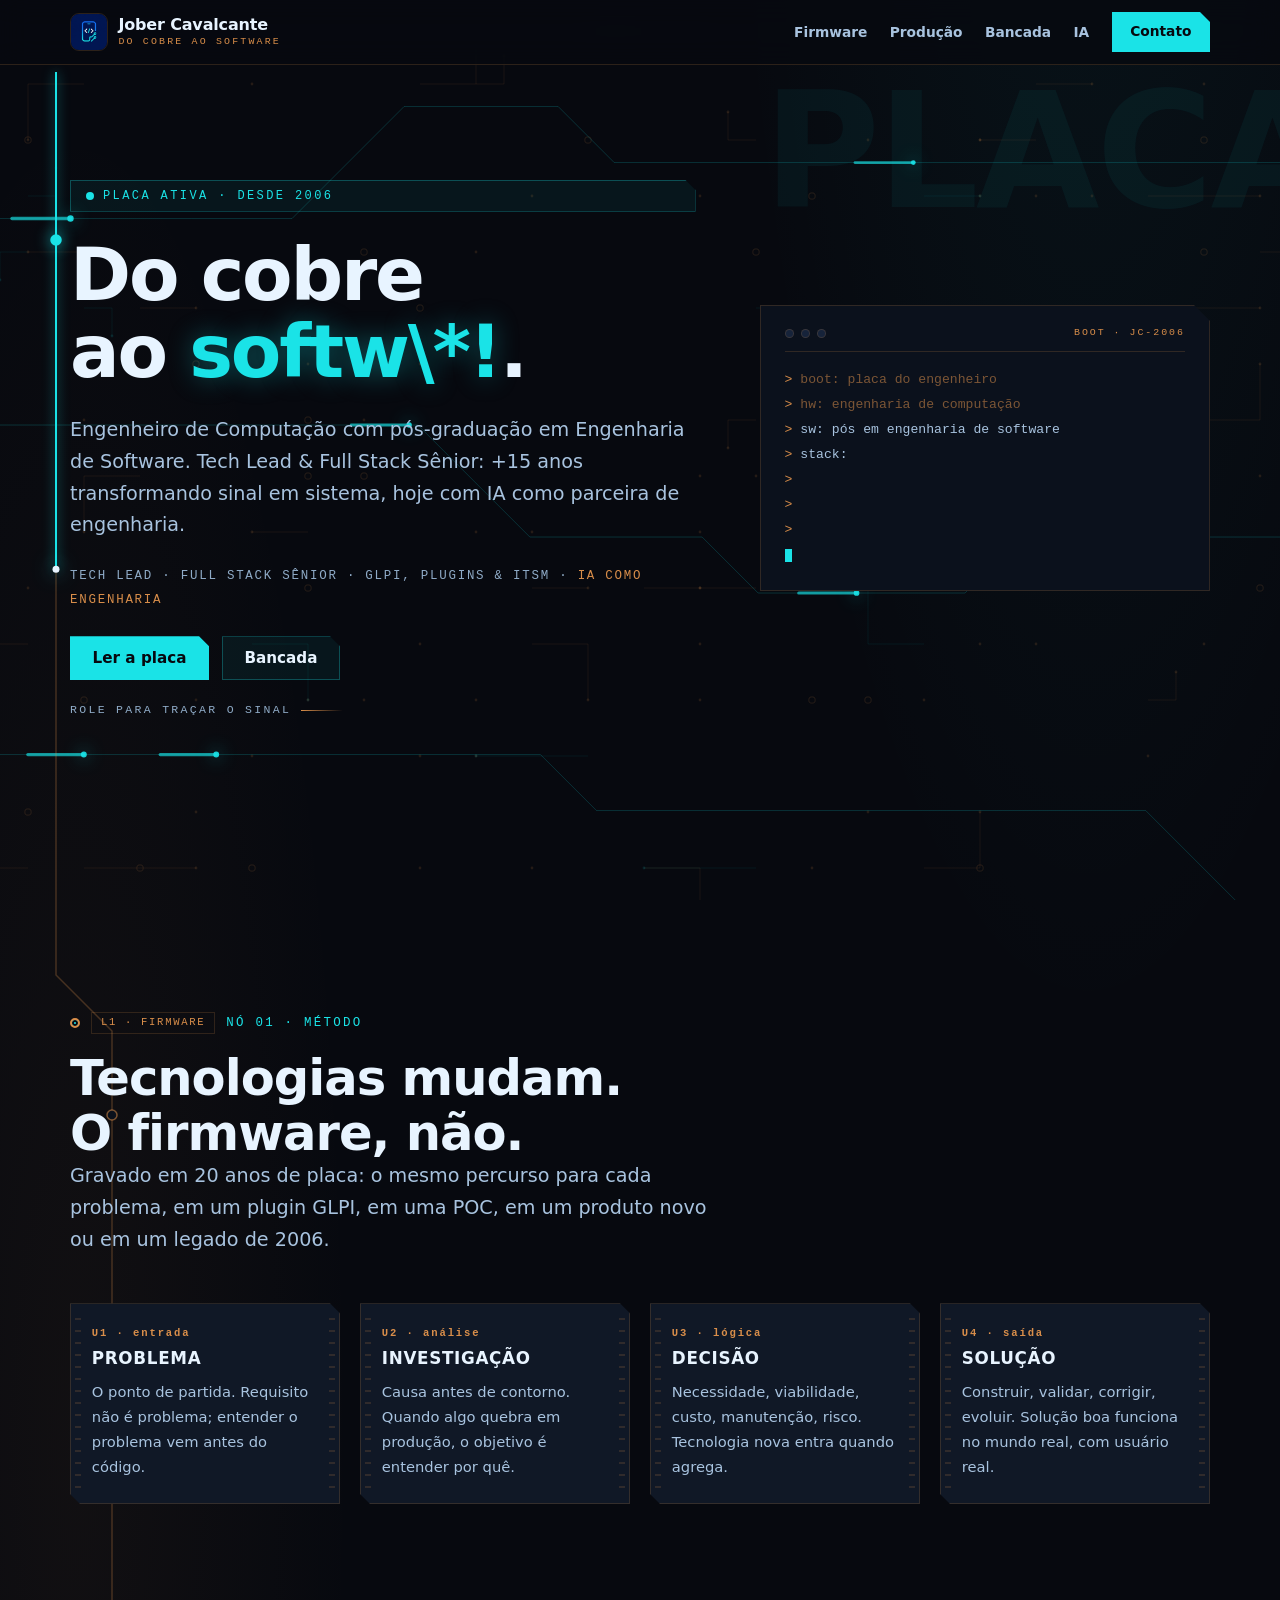
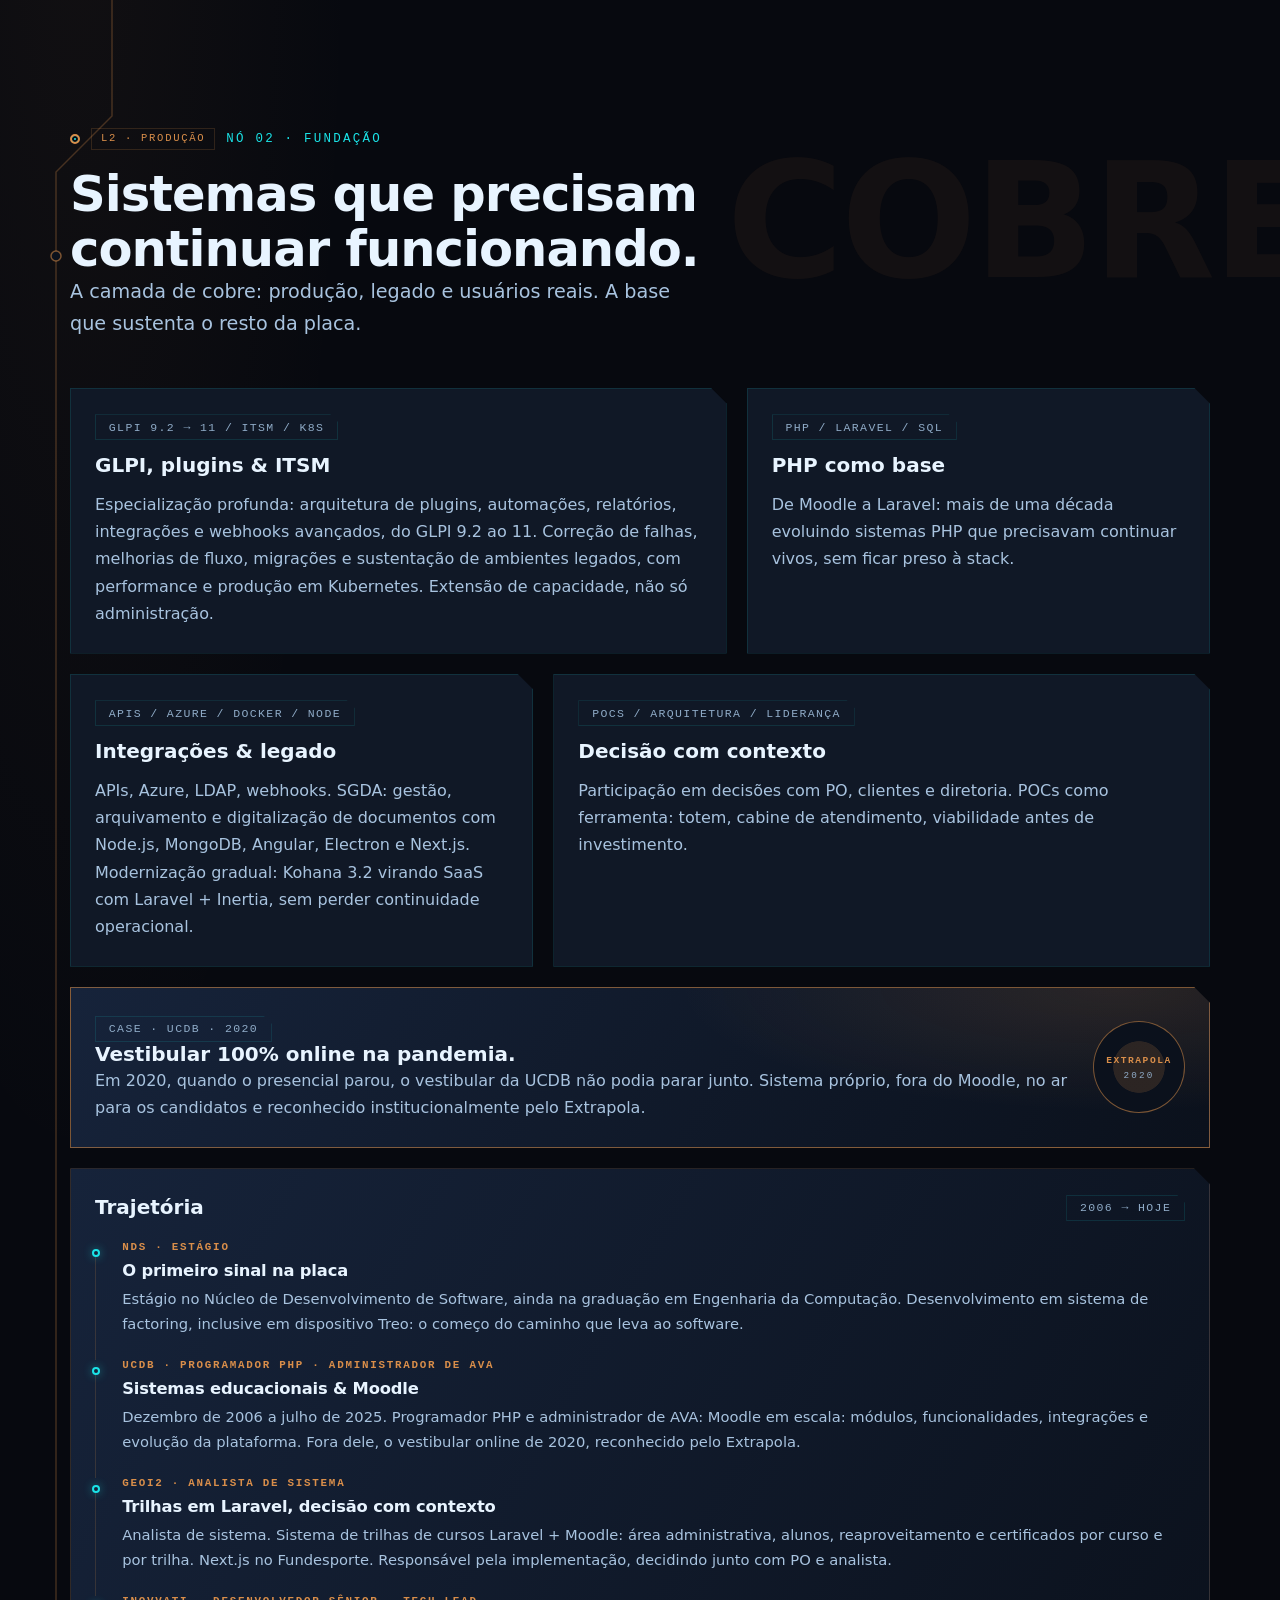
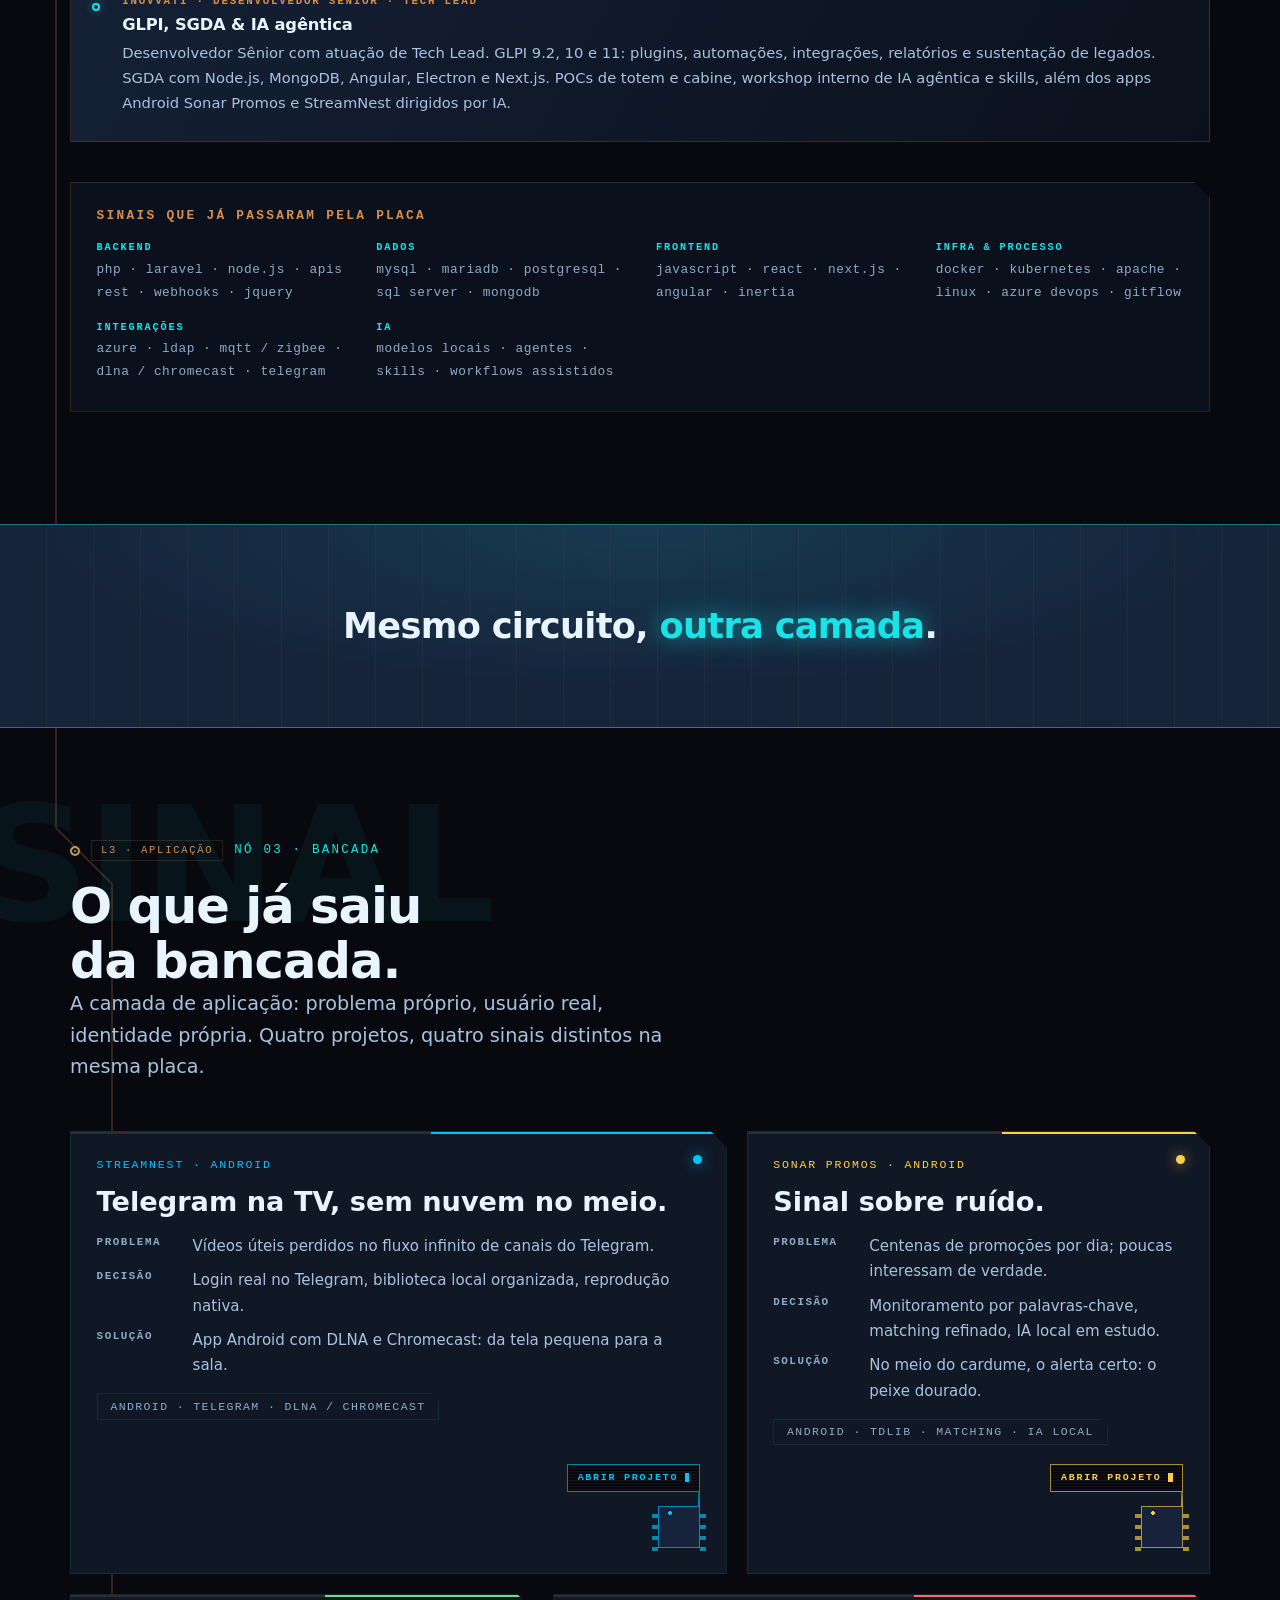
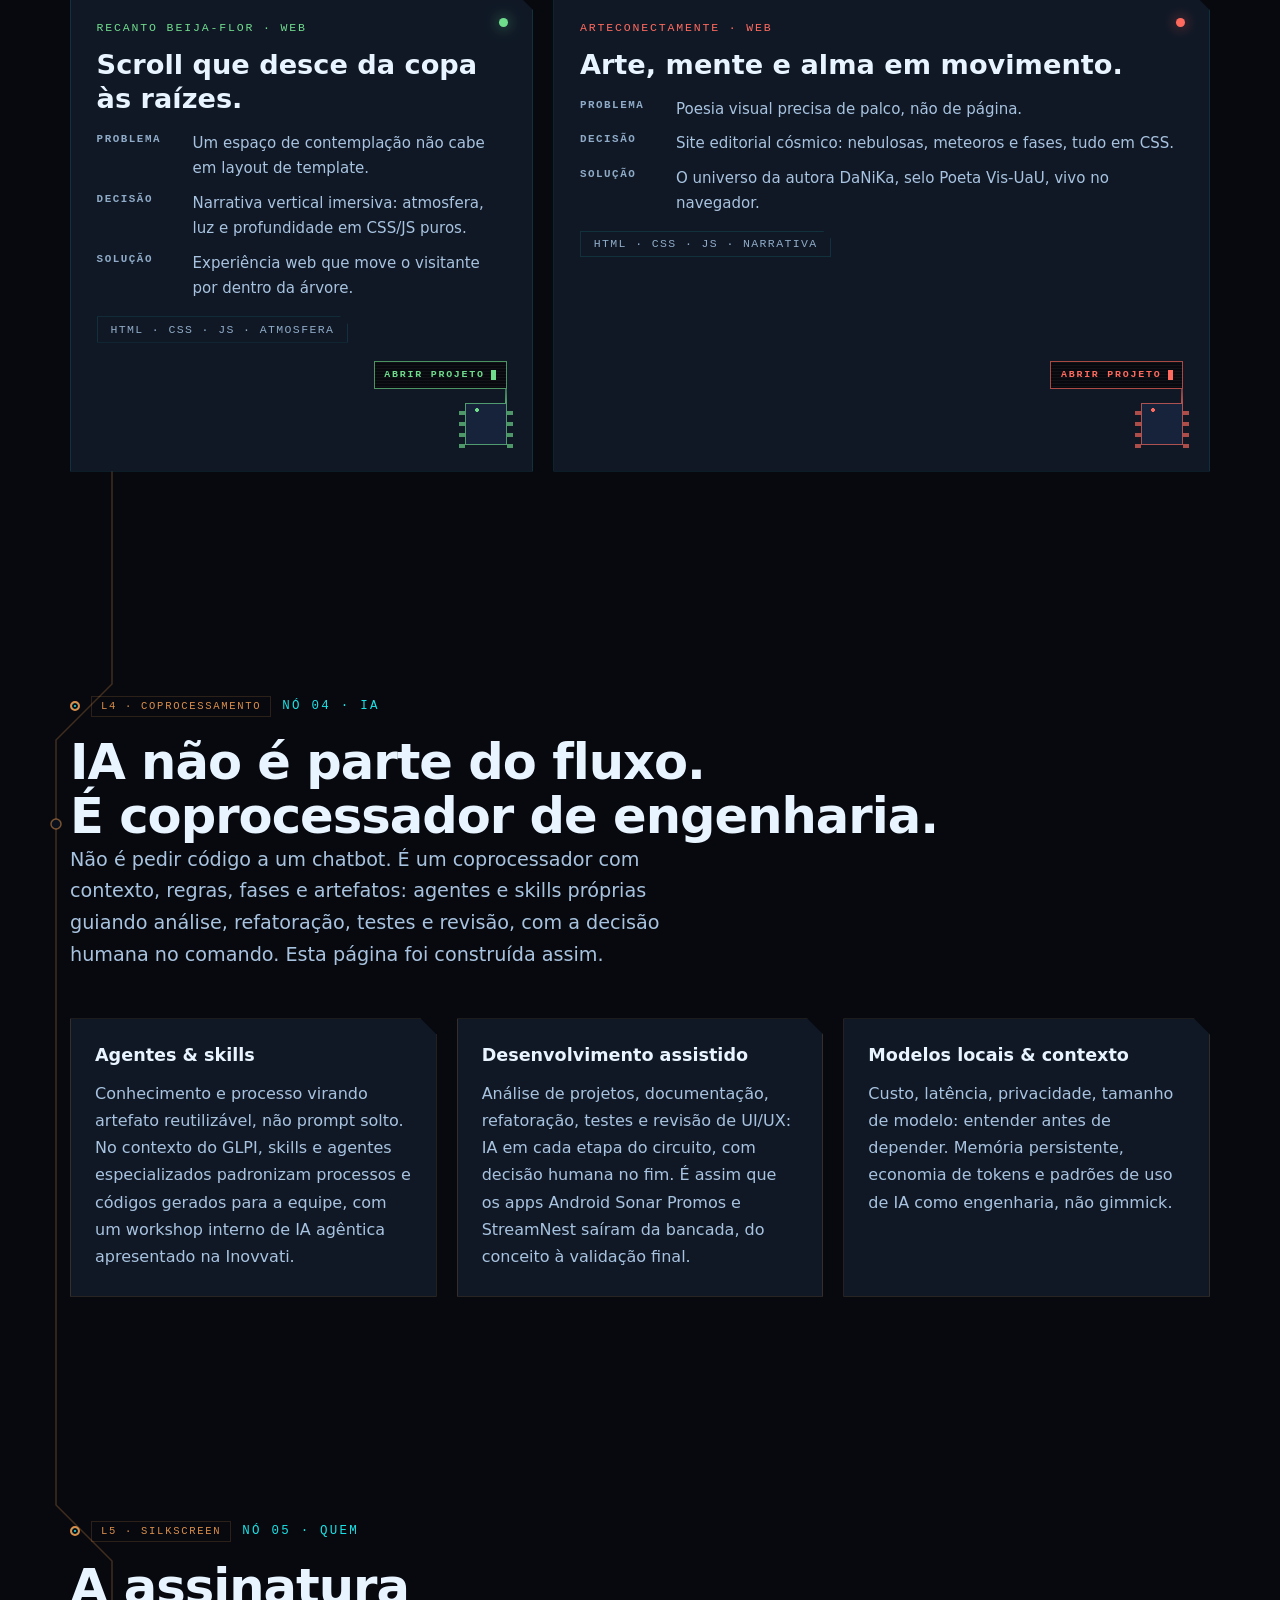
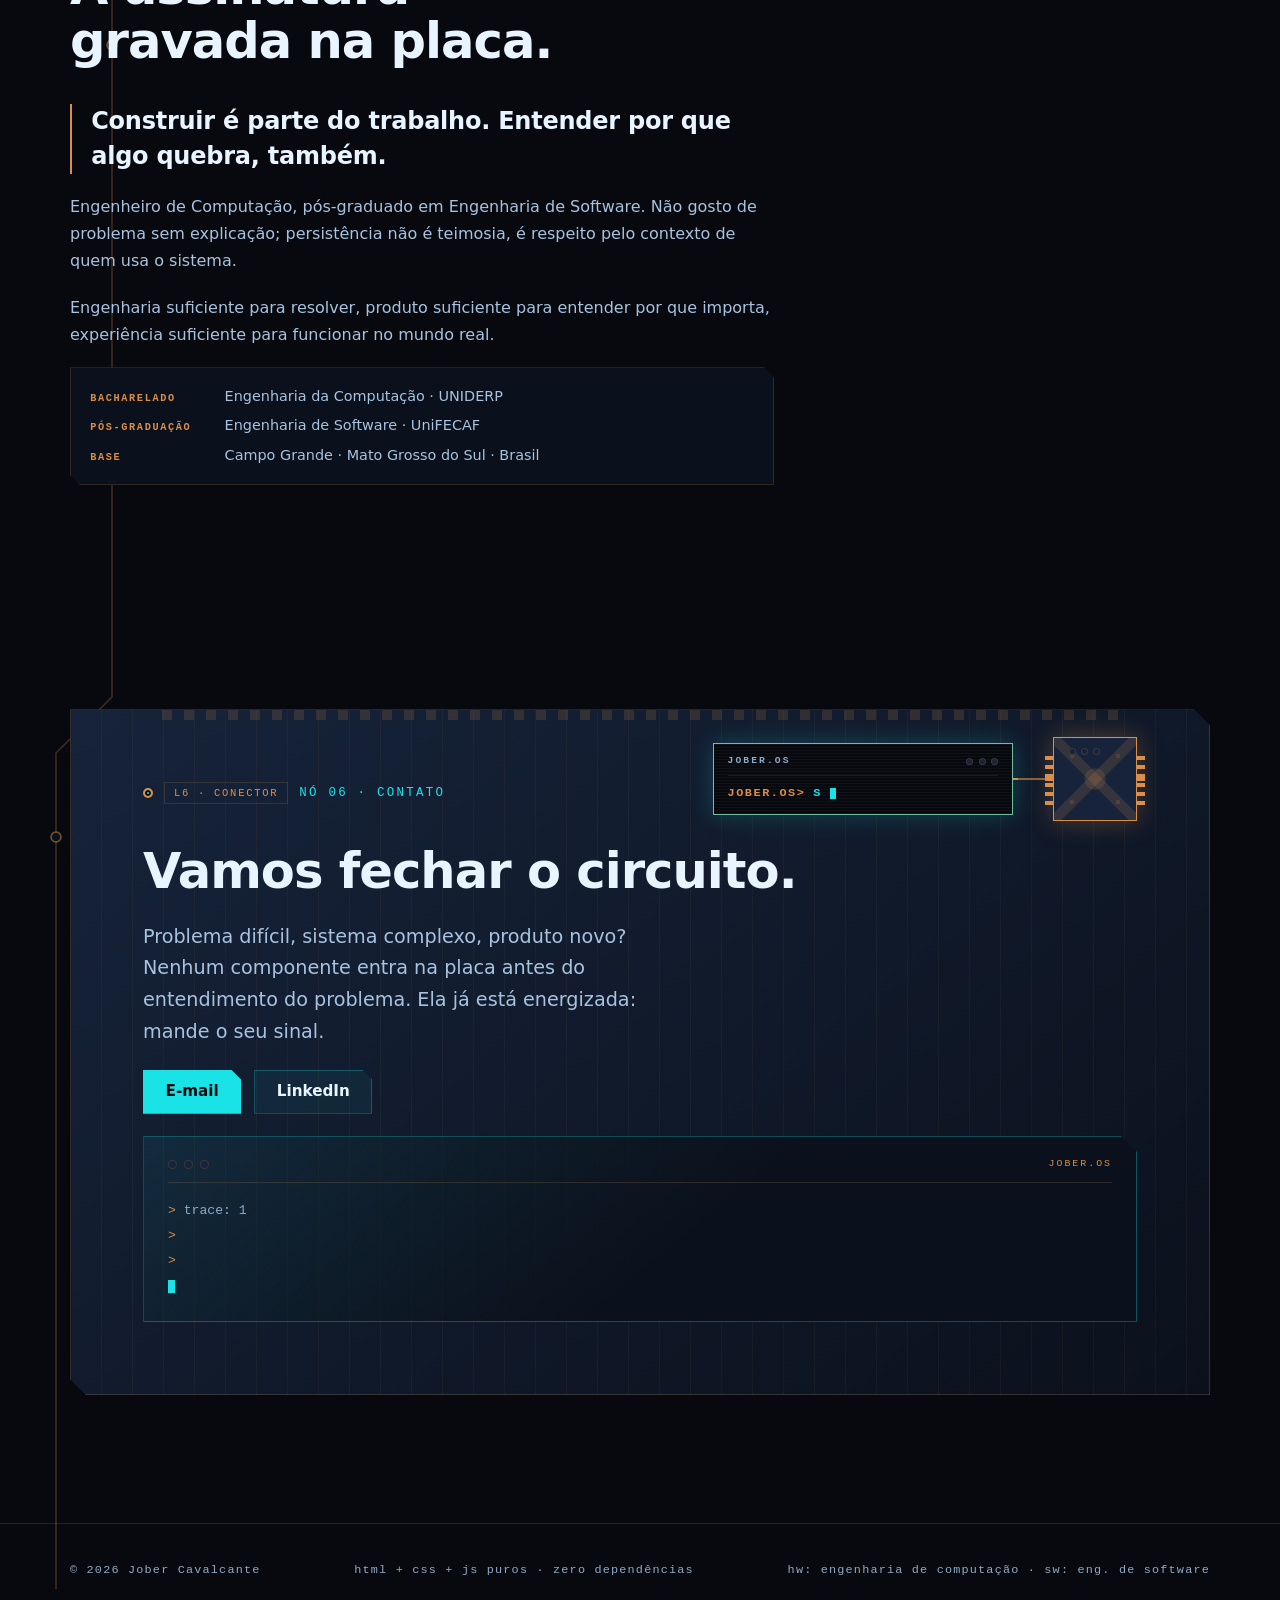
==== site/index.html @ 9663d20e "og: otimiza og.png (2MB → 151KB) e bump ?v=4 para rescrape do WhatsApp" ====
<!DOCTYPE html>
<html lang="pt-BR" class="no-js">
<head>
  <meta charset="UTF-8">
  <meta name="viewport" content="width=device-width, initial-scale=1">
  <title>Jober Cavalcante · Tech Lead & Full Stack Sênior · Do cobre ao software</title>
  <meta name="description" content="Engenheiro de Computação com pós em Engenharia de Software. Tech Lead e Full Stack Sênior: GLPI, ITSM, PHP, produtos próprios e IA como engenharia.">
  <link rel="canonical" href="https://jober.dev.br/">
  <meta property="og:title" content="Jober Cavalcante · A Placa do Engenheiro">
  <meta property="og:description" content="Do cobre ao software: Tech Lead & Full Stack Sênior com +15 anos de produção, produtos próprios e IA como engenharia.">
  <meta property="og:image" content="https://jober.dev.br/og.png?v=4">
  <meta property="og:image:alt" content="Cartão escuro com trilhas de circuito: logo de celular com código, nome Jober Cavalcante, título Do cobre ao software e terminal de boot com destaques da carreira.">
  <meta property="og:type" content="website">
  <meta property="og:url" content="https://jober.dev.br/">
  <meta name="twitter:card" content="summary_large_image">
  <meta name="theme-color" content="#07090f">
  <meta name="color-scheme" content="dark">
  <link rel="icon" type="image/png" href="assets/logo.png">
  <link rel="stylesheet" href="css/styles.css?v=4">
  <script>document.documentElement.classList.replace("no-js", "js");</script>
</head>
<body>
  <a class="skip-link" href="#conteudo">Pular para o conteúdo</a>

  <!-- pad PCB determinístico + pulsos (board-fx.js) -->
  <canvas id="board-canvas" class="board-canvas" aria-hidden="true"></canvas>

  <!-- traço de cobre que se desenha com o scroll (script.js) -->
  <svg id="trace" aria-hidden="true"></svg>

  <header class="nav">
    <div class="container nav__inner">
      <a class="nav__brand" href="#topo" aria-label="Início · Jober Cavalcante">
        <img src="assets/logo.png" alt="" width="38" height="38">
        <span>Jober Cavalcante<small>do cobre ao software</small></span>
      </a>

      <nav aria-label="Navegação principal">
        <button class="nav-toggle" id="nav-toggle" aria-expanded="false" aria-controls="nav-menu" aria-label="Abrir menu">
          <svg width="20" height="20" viewBox="0 0 20 20" aria-hidden="true">
            <path d="M3 5h14M3 10h14M3 15h14" stroke="currentColor" stroke-width="2" stroke-linecap="round"/>
          </svg>
        </button>
        <ul class="nav-links" id="nav-menu">
          <li><a href="#metodo">Firmware</a></li>
          <li><a href="#fundacao">Produção</a></li>
          <li><a href="#bancada">Bancada</a></li>
          <li><a href="#ia">IA</a></li>
          <li><a class="btn btn--primary btn--nav" href="#contato">Contato</a></li>
        </ul>
      </nav>
    </div>
  </header>

  <main id="conteudo">

    <!-- ============ BOOT / HERO ============ -->
    <section class="hero" id="topo" aria-labelledby="hero-titulo">
      <span class="ghost" aria-hidden="true">PLACA</span>
      <div class="container hero__grid">
        <div class="hero__copy">
          <p class="eyebrow" data-reveal><span class="live-dot" aria-hidden="true"></span> placa ativa · desde 2006</p>
          <h1 id="hero-titulo" data-reveal>Do cobre<br>ao <em id="decode" aria-label="software">software</em>.</h1>
          <p class="lead" data-reveal>Engenheiro de Computação com pós-graduação em Engenharia de Software. Tech Lead &amp; Full Stack Sênior: +15 anos transformando sinal em sistema, hoje com IA como parceira de engenharia.</p>
          <p class="hero__meta" data-reveal>tech lead · full stack sênior · glpi, plugins &amp; itsm · <b>ia como engenharia</b></p>
          <div class="hero__actions" data-reveal>
            <a class="btn btn--primary" href="#metodo">Ler a placa</a>
            <a class="btn btn--ghost" href="#bancada">Bancada</a>
          </div>
          <p class="hero__scroll-hint" data-reveal>role para traçar o sinal</p>
        </div>

        <pre class="boot" id="boot" data-reveal aria-label="Sequência de boot ilustrativa do perfil"><span class="boot__bar" aria-hidden="true"><i></i><i></i><i></i><span>boot · jc-2006</span></span><span class="boot__line boot__line--hw">boot: placa do engenheiro</span><span class="boot__line boot__line--hw">hw: engenharia de computação</span><span class="boot__line boot__line--sw">sw: pós em engenharia de software</span><span class="boot__line boot__line--sw">stack: php · laravel · js · sql · android</span><span class="boot__line boot__line--ai">ia: agentes, skills e memória de projeto</span><span class="boot__line boot__line--ai">ia: engenharia assistida, não gimmick</span><span class="boot__line">status: pronto para resolver problemas</span><span class="boot__cursor" aria-hidden="true"></span></pre>
      </div>
    </section>

    <!-- ============ NÓ 01 · FIRMWARE (método) ============ -->
    <section id="metodo" aria-labelledby="metodo-titulo">
      <div class="container">
        <header class="section-head" data-reveal>
          <p class="kicker"><span class="kicker__pad" aria-hidden="true"></span><span class="kicker__layer">L1 · firmware</span> nó 01 · método</p>
          <h2 id="metodo-titulo">Tecnologias mudam.<br>O firmware, não.</h2>
          <p class="lead">Gravado em 20 anos de placa: o mesmo percurso para cada problema, em um plugin GLPI, em uma POC, em um produto novo ou em um legado de 2006.</p>
        </header>

        <ol class="chips">
          <li class="chip" data-reveal>
            <span class="chip__id">U1 · entrada</span>
            <h3>Problema</h3>
            <p>O ponto de partida. Requisito não é problema; entender o problema vem antes do código.</p>
          </li>
          <li class="chip" data-reveal>
            <span class="chip__id">U2 · análise</span>
            <h3>Investigação</h3>
            <p>Causa antes de contorno. Quando algo quebra em produção, o objetivo é entender por quê.</p>
          </li>
          <li class="chip" data-reveal>
            <span class="chip__id">U3 · lógica</span>
            <h3>Decisão</h3>
            <p>Necessidade, viabilidade, custo, manutenção, risco. Tecnologia nova entra quando agrega.</p>
          </li>
          <li class="chip" data-reveal>
            <span class="chip__id">U4 · saída</span>
            <h3>Solução</h3>
            <p>Construir, validar, corrigir, evoluir. Solução boa funciona no mundo real, com usuário real.</p>
          </li>
        </ol>
      </div>
    </section>

    <!-- ============ NÓ 02 · PRODUÇÃO (fundação) ============ -->
    <section id="fundacao" aria-labelledby="fundacao-titulo">
      <span class="ghost ghost--copper ghost--fundacao" aria-hidden="true">COBRE</span>
      <div class="container">
        <header class="section-head" data-reveal>
          <p class="kicker"><span class="kicker__pad" aria-hidden="true"></span><span class="kicker__layer">L2 · produção</span> nó 02 · fundação</p>
          <h2 id="fundacao-titulo">Sistemas que precisam<br>continuar funcionando.</h2>
          <p class="lead">A camada de cobre: produção, legado e usuários reais. A base que sustenta o resto da placa.</p>
        </header>

        <div class="found-grid">
          <article class="card card--wide" data-reveal>
            <span class="tag">glpi 9.2 → 11 / itsm / k8s</span>
            <h3>GLPI, plugins &amp; ITSM</h3>
            <p>Especialização profunda: arquitetura de plugins, automações, relatórios, integrações e webhooks avançados, do GLPI 9.2 ao 11. Correção de falhas, melhorias de fluxo, migrações e sustentação de ambientes legados, com performance e produção em Kubernetes. Extensão de capacidade, não só administração.</p>
          </article>

          <article class="card card--mid" data-reveal>
            <span class="tag">php / laravel / sql</span>
            <h3>PHP como base</h3>
            <p>De Moodle a Laravel: mais de uma década evoluindo sistemas PHP que precisavam continuar vivos, sem ficar preso à stack.</p>
          </article>

          <article class="card card--mid" data-reveal>
            <span class="tag">apis / azure / docker / node</span>
            <h3>Integrações &amp; legado</h3>
            <p>APIs, Azure, LDAP, webhooks. SGDA: gestão, arquivamento e digitalização de documentos com Node.js, MongoDB, Angular, Electron e Next.js. Modernização gradual: Kohana 3.2 virando SaaS com Laravel + Inertia, sem perder continuidade operacional.</p>
          </article>

          <article class="card card--wide" data-reveal>
            <span class="tag">pocs / arquitetura / liderança</span>
            <h3>Decisão com contexto</h3>
            <p>Participação em decisões com PO, clientes e diretoria. POCs como ferramenta: totem, cabine de atendimento, viabilidade antes de investimento.</p>
          </article>

          <article class="card card--full card--extrapola" data-reveal>
            <span class="extrapola__seal" aria-hidden="true"><b>extrapola</b><i>2020</i></span>
            <div>
              <span class="tag">case · ucdb · 2020</span>
              <h3>Vestibular 100% online na pandemia.</h3>
              <p>Em 2020, quando o presencial parou, o vestibular da UCDB não podia parar junto. Sistema próprio, fora do Moodle, no ar para os candidatos e reconhecido institucionalmente pelo Extrapola.</p>
            </div>
          </article>

          <article class="card card--full card--trajetoria" data-reveal>
            <div class="traj-head">
              <h3>Trajetória</h3>
              <span class="tag">2006 → hoje</span>
            </div>
            <ol class="traj">
              <li class="traj__item">
                <p class="traj__period">nds · estágio</p>
                <h4>O primeiro sinal na placa</h4>
                <p>Estágio no Núcleo de Desenvolvimento de Software, ainda na graduação em Engenharia da Computação. Desenvolvimento em sistema de factoring, inclusive em dispositivo Treo: o começo do caminho que leva ao software.</p>
              </li>
              <li class="traj__item">
                <p class="traj__period">ucdb · programador php · administrador de ava</p>
                <h4>Sistemas educacionais &amp; Moodle</h4>
                <p>Dezembro de 2006 a julho de 2025. Programador PHP e administrador de AVA: Moodle em escala: módulos, funcionalidades, integrações e evolução da plataforma. Fora dele, o vestibular online de 2020, reconhecido pelo Extrapola.</p>
              </li>
              <li class="traj__item">
                <p class="traj__period">geoi2 · analista de sistema</p>
                <h4>Trilhas em Laravel, decisão com contexto</h4>
                <p>Analista de sistema. Sistema de trilhas de cursos Laravel + Moodle: área administrativa, alunos, reaproveitamento e certificados por curso e por trilha. Next.js no Fundesporte. Responsável pela implementação, decidindo junto com PO e analista.</p>
              </li>
              <li class="traj__item">
                <p class="traj__period">inovvati · desenvolvedor sênior · tech lead</p>
                <h4>GLPI, SGDA &amp; IA agêntica</h4>
                <p>Desenvolvedor Sênior com atuação de Tech Lead. GLPI 9.2, 10 e 11: plugins, automações, integrações, relatórios e sustentação de legados. SGDA com Node.js, MongoDB, Angular, Electron e Next.js. POCs de totem e cabine, workshop interno de IA agêntica e skills, além dos apps Android Sonar Promos e StreamNest dirigidos por IA.</p>
              </li>
            </ol>
          </article>

          <div class="stack" data-reveal>
            <h3>Sinais que já passaram pela placa</h3>
            <div class="stack-grid">
              <div class="stack-group">
                <span>backend</span>
                <p>php · laravel · node.js · apis rest · webhooks · jquery</p>
              </div>
              <div class="stack-group">
                <span>dados</span>
                <p>mysql · mariadb · postgresql · sql server · mongodb</p>
              </div>
              <div class="stack-group">
                <span>frontend</span>
                <p>javascript · react · next.js · angular · inertia</p>
              </div>
              <div class="stack-group">
                <span>infra &amp; processo</span>
                <p>docker · kubernetes · apache · linux · azure devops · gitflow</p>
              </div>
              <div class="stack-group">
                <span>integrações</span>
                <p>azure · ldap · mqtt / zigbee · dlna / chromecast · telegram</p>
              </div>
              <div class="stack-group">
                <span>ia</span>
                <p>modelos locais · agentes · skills · workflows assistidos</p>
              </div>
            </div>
          </div>
        </div>
      </div>
    </section>

    <!-- faixa de transição do arco -->
    <div class="band--drench" id="drench">
      <div class="container" data-reveal>
        <p>Mesmo circuito, <span>outra camada</span>.</p>
      </div>
    </div>

    <!-- ============ NÓ 03 · APLICAÇÃO (bancada) ============ -->
    <section id="bancada" aria-labelledby="bancada-titulo">
      <span class="ghost ghost--produtos" aria-hidden="true">SINAL</span>
      <div class="container">
        <header class="section-head" data-reveal>
          <p class="kicker"><span class="kicker__pad" aria-hidden="true"></span><span class="kicker__layer">L3 · aplicação</span> nó 03 · bancada</p>
          <h2 id="bancada-titulo">O que já saiu<br>da bancada.</h2>
          <p class="lead">A camada de aplicação: problema próprio, usuário real, identidade própria. Quatro projetos, quatro sinais distintos na mesma placa.</p>
        </header>

        <div class="cases">
          <article class="case case--stream" data-reveal>
            <p class="case__kicker">streamnest · android</p>
            <h3>Telegram na TV, sem nuvem no meio.</h3>
            <ul class="case__arc">
              <li><b>problema</b><span>Vídeos úteis perdidos no fluxo infinito de canais do Telegram.</span></li>
              <li><b>decisão</b><span>Login real no Telegram, biblioteca local organizada, reprodução nativa.</span></li>
              <li><b>solução</b><span>App Android com DLNA e Chromecast: da tela pequena para a sala.</span></li>
            </ul>
            <span class="tag">android · telegram · dlna / chromecast</span>
            <a class="chip-link" href="https://streamnest.pages.dev/" target="_blank" rel="noopener" aria-label="Abrir projeto StreamNest">
              <span class="chip-link__lcd" aria-hidden="true">abrir projeto<span class="chip-link__lcd-cursor"></span></span>
              <span class="chip-link__trace" aria-hidden="true"></span>
              <span class="chip-link__ic" aria-hidden="true"></span>
              <span class="chip-link__tip">streamnest</span>
            </a>
          </article>

          <article class="case case--sonar" data-reveal>
            <p class="case__kicker">sonar promos · android</p>
            <h3>Sinal sobre ruído.</h3>
            <ul class="case__arc">
              <li><b>problema</b><span>Centenas de promoções por dia; poucas interessam de verdade.</span></li>
              <li><b>decisão</b><span>Monitoramento por palavras-chave, matching refinado, IA local em estudo.</span></li>
              <li><b>solução</b><span>No meio do cardume, o alerta certo: o peixe dourado.</span></li>
            </ul>
            <span class="tag">android · tdlib · matching · ia local</span>
            <a class="chip-link" href="https://sonarpromos.pages.dev/" target="_blank" rel="noopener" aria-label="Abrir projeto Sonar Promos">
              <span class="chip-link__lcd" aria-hidden="true">abrir projeto<span class="chip-link__lcd-cursor"></span></span>
              <span class="chip-link__trace" aria-hidden="true"></span>
              <span class="chip-link__ic" aria-hidden="true"></span>
              <span class="chip-link__tip">sonar promos</span>
            </a>
          </article>

          <article class="case case--recanto" data-reveal>
            <p class="case__kicker">recanto beija-flor · web</p>
            <h3>Scroll que desce da copa às raízes.</h3>
            <ul class="case__arc">
              <li><b>problema</b><span>Um espaço de contemplação não cabe em layout de template.</span></li>
              <li><b>decisão</b><span>Narrativa vertical imersiva: atmosfera, luz e profundidade em CSS/JS puros.</span></li>
              <li><b>solução</b><span>Experiência web que move o visitante por dentro da árvore.</span></li>
            </ul>
            <span class="tag">html · css · js · atmosfera</span>
            <a class="chip-link" href="https://recanto-beijaflor.pages.dev/" target="_blank" rel="noopener" aria-label="Abrir projeto Recanto Beija-Flor">
              <span class="chip-link__lcd" aria-hidden="true">abrir projeto<span class="chip-link__lcd-cursor"></span></span>
              <span class="chip-link__trace" aria-hidden="true"></span>
              <span class="chip-link__ic" aria-hidden="true"></span>
              <span class="chip-link__tip">recanto beija-flor</span>
            </a>
          </article>

          <article class="case case--arte" data-reveal>
            <p class="case__kicker">arteconectamente · web</p>
            <h3>Arte, mente e alma em movimento.</h3>
            <ul class="case__arc">
              <li><b>problema</b><span>Poesia visual precisa de palco, não de página.</span></li>
              <li><b>decisão</b><span>Site editorial cósmico: nebulosas, meteoros e fases, tudo em CSS.</span></li>
              <li><b>solução</b><span>O universo da autora DaNiKa, selo Poeta Vis-UaU, vivo no navegador.</span></li>
            </ul>
            <span class="tag">html · css · js · narrativa</span>
            <a class="chip-link" href="https://arteconectamente.pages.dev/" target="_blank" rel="noopener" aria-label="Abrir projeto ARTEconectaMENTE">
              <span class="chip-link__lcd" aria-hidden="true">abrir projeto<span class="chip-link__lcd-cursor"></span></span>
              <span class="chip-link__trace" aria-hidden="true"></span>
              <span class="chip-link__ic" aria-hidden="true"></span>
              <span class="chip-link__tip">arteconectamente</span>
            </a>
          </article>
        </div>
      </div>
    </section>

    <!-- ============ NÓ 04 · COPROCESSAMENTO (IA) ============ -->
    <section id="ia" aria-labelledby="ia-titulo">
      <div class="container">
        <header class="section-head" data-reveal>
          <p class="kicker"><span class="kicker__pad" aria-hidden="true"></span><span class="kicker__layer">L4 · coprocessamento</span> nó 04 · ia</p>
          <h2 id="ia-titulo">IA não é parte do fluxo.<br>É coprocessador de engenharia.</h2>
          <p class="lead">Não é pedir código a um chatbot. É um coprocessador com contexto, regras, fases e artefatos: agentes e skills próprias guiando análise, refatoração, testes e revisão, com a decisão humana no comando. Esta página foi construída assim.</p>
        </header>

        <div class="split">
          <article class="card" data-reveal>
            <h3>Agentes &amp; skills</h3>
            <p>Conhecimento e processo virando artefato reutilizável, não prompt solto. No contexto do GLPI, skills e agentes especializados padronizam processos e códigos gerados para a equipe, com um workshop interno de IA agêntica apresentado na Inovvati.</p>
          </article>
          <article class="card" data-reveal>
            <h3>Desenvolvimento assistido</h3>
            <p>Análise de projetos, documentação, refatoração, testes e revisão de UI/UX: IA em cada etapa do circuito, com decisão humana no fim. É assim que os apps Android Sonar Promos e StreamNest saíram da bancada, do conceito à validação final.</p>
          </article>
          <article class="card" data-reveal>
            <h3>Modelos locais &amp; contexto</h3>
            <p>Custo, latência, privacidade, tamanho de modelo: entender antes de depender. Memória persistente, economia de tokens e padrões de uso de IA como engenharia, não gimmick.</p>
          </article>
        </div>
      </div>
    </section>

    <!-- ============ NÓ 05 · SILKSCREEN (quem) ============ -->
    <section id="quem" aria-labelledby="quem-titulo">
      <div class="container">
        <header class="section-head" data-reveal>
          <p class="kicker"><span class="kicker__pad" aria-hidden="true"></span><span class="kicker__layer">L5 · silkscreen</span> nó 05 · quem</p>
          <h2 id="quem-titulo">A assinatura<br>gravada na placa.</h2>
        </header>

        <div class="who">
          <blockquote data-reveal>Construir é parte do trabalho. Entender por que algo quebra, também.</blockquote>
          <p data-reveal>Engenheiro de Computação, pós-graduado em Engenharia de Software. Não gosto de problema sem explicação; persistência não é teimosia, é respeito pelo contexto de quem usa o sistema.</p>
          <p data-reveal>Engenharia suficiente para resolver, produto suficiente para entender por que importa, experiência suficiente para funcionar no mundo real.</p>
          <ul class="who__edu" data-reveal>
            <li><span>bacharelado</span>Engenharia da Computação · UNIDERP</li>
            <li><span>pós-graduação</span>Engenharia de Software · UniFECAF</li>
            <li><span>base</span>Campo Grande · Mato Grosso do Sul · Brasil</li>
          </ul>
        </div>
      </div>
    </section>

    <!-- ============ NÓ 06 · CONECTOR (contato) ============ -->
    <section class="cta-final" id="contato" aria-labelledby="cta-titulo">
      <div class="container">
        <div class="cta-panel">
          <p class="kicker" data-reveal><span class="kicker__pad" aria-hidden="true"></span><span class="kicker__layer">L6 · conector</span> nó 06 · contato</p>
          <h2 id="cta-titulo" data-reveal>Vamos fechar o circuito.</h2>
          <p class="lead" data-reveal>Problema difícil, sistema complexo, produto novo? Nenhum componente entra na placa antes do entendimento do problema. Ela já está energizada: mande o seu sinal.</p>
          <div class="cta-panel__actions" data-reveal>
            <a class="btn btn--primary" href="mailto:jober.cavalcante@gmail.com">E-mail</a>
            <a class="btn btn--ghost" href="https://www.linkedin.com/in/jobercavalcante/" target="_blank" rel="noopener">LinkedIn</a>
          </div>
          <pre class="boot boot--final" id="boot-final" data-reveal aria-label="Status final do circuito"><span class="boot__bar" aria-hidden="true"><i></i><i></i><i></i><span>jober.os</span></span><span class="boot__line">trace: 100% · circuito fechado</span><span class="boot__line">todos os nós responderam</span><span class="boot__line boot__line--ai">jober.os estável · pronto para o próximo problema</span><span class="boot__cursor" aria-hidden="true"></span></pre>

          <div class="cta-chip" id="cta-chip" aria-hidden="true">
            <div class="cta-chip__lcd">
              <span class="cta-chip__bar">jober.os<span class="cta-chip__leds"><i></i><i></i><i></i></span></span>
              <span class="cta-chip__line"><span class="cta-chip__prompt">jober.os&gt;</span><span class="cta-chip__text"></span><span class="cta-chip__cursor"></span></span>
            </div>
            <span class="cta-chip__trace"></span>
            <div class="cta-chip__ic">
              <span class="cta-chip__led cta-chip__led--a"></span>
              <span class="cta-chip__led cta-chip__led--b"></span>
              <span class="cta-chip__led cta-chip__led--c"></span>
            </div>
          </div>
        </div>
      </div>
    </section>
  </main>

  <footer class="footer">
    <div class="container footer__inner">
      <p>© <span id="ano">2026</span> Jober Cavalcante</p>
      <p>html + css + js puros · zero dependências</p>
      <p>hw: engenharia de computação · sw: eng. de software</p>
    </div>
  </footer>

  <button class="to-top" type="button" id="to-top" aria-label="Voltar ao topo" hidden>↑</button>

  <script src="js/script.js?v=4" defer></script>
  <script src="js/board-fx.js?v=4" defer></script>
</body>
</html>
---- site/css/styles.css ----
/* ==========================================================================
   Jober Cavalcante · A Placa do Engenheiro
   Identidade própria: PCB viva · cobre (hardware) + ciano (sinal/software)
   DNA: narrative-landing-pages · zero dependências · dark-first
   ========================================================================== */

:root {
  /* Fundos · 4 camadas tonais azul-marinho (nunca preto puro) */
  --ink: #07090f;
  --ink-soft: #0b111c;
  --surface: #101826;
  --surface-2: #16233a;

  /* Sinal (software): único acento global de ação */
  --accent: #1ae3e7;
  --accent-strong: #10b9be;
  --accent-dark: #0a6b70;

  /* Cobre (hardware): segundo acento justificado pela narrativa hw↔sw */
  --copper: #d98e4a;
  --copper-soft: rgba(217, 142, 74, .55);
  --copper-dim: rgba(217, 142, 74, .16);

  /* Acentos locais de case study (um por projeto) */
  --case-stream: #00c2ff;
  --case-sonar: #ffcf48;
  --case-recanto: #6fdc8c;
  --case-arte: #ff6a5e;

  /* Texto · 3 níveis */
  --text: #e8f4ff;
  --muted: #a8c3df;
  --dim: #8fabc7;

  /* Linhas */
  --line: rgba(26, 227, 231, .12);
  --line-strong: rgba(26, 227, 231, .28);
  --line-copper: rgba(217, 142, 74, .18);

  /* Chanfro 45° · assinatura geométrica da placa (quebra o raio 16px dos outros projetos) */
  --chamfer: 16px;
  --chamfer-sm: 10px;

  /* Native Type Rule: nenhuma fonte remota */
  --font-title: "Space Grotesk", "Avenir Next", "Segoe UI Variable Display", "Segoe UI", system-ui, sans-serif;
  --font-body: "Manrope", "Segoe UI", system-ui, sans-serif;
  --font-mono: "JetBrains Mono", "Cascadia Mono", ui-monospace, "SF Mono", monospace;
}

/* ---------- base ---------- */

*, *::before, *::after { box-sizing: border-box; }

html, body { overflow-x: clip; }

html { scroll-behavior: smooth; }

body {
  margin: 0;
  background:
    radial-gradient(48% 34% at 85% -8%, rgba(26, 227, 231, .06), transparent 62%),
    radial-gradient(36% 28% at 6% 18%, rgba(217, 142, 74, .05), transparent 60%),
    var(--ink);
  color: var(--text);
  font: 400 clamp(1rem, 1.2vw, 1.125rem)/1.7 var(--font-body);
  -webkit-font-smoothing: antialiased;
}

h1, h2, h3 { margin: 0; color: var(--text); font-family: var(--font-title); }

h1 {
  font-size: clamp(2.6rem, 6.5vw, 4.6rem);
  line-height: 1.05;
  letter-spacing: -.03em;
  font-weight: 700;
  text-wrap: balance;
}

h2 {
  font-size: clamp(1.9rem, 4.5vw, 3.1rem);
  line-height: 1.1;
  letter-spacing: -.02em;
  font-weight: 700;
  text-wrap: balance;
}

h3 {
  font-size: clamp(1.25rem, 2.5vw, 1.6rem);
  line-height: 1.25;
  font-weight: 600;
}

p { margin: 0; color: var(--muted); }

a { color: var(--accent); }

::selection { background: rgba(26, 227, 231, .28); color: var(--text); }

:focus-visible { outline: 2px solid var(--accent); outline-offset: 3px; border-radius: 4px; }

.container { width: min(1140px, 100% - 2.5rem); margin-inline: auto; }

section { padding-block: clamp(4rem, 9vw, 7rem); position: relative; }

main { position: relative; z-index: 1; }

.skip-link {
  position: fixed; top: -100px; left: 1rem; z-index: 100;
  background: var(--accent); color: var(--ink);
  padding: .6rem 1rem;
  font: 700 .85rem/1 var(--font-body); text-decoration: none;
  transition: top .25s ease;
}
.skip-link:focus { top: 1rem; }

/* ---------- camadas fixas: board canvas + trace svg ---------- */

.board-canvas {
  position: fixed; inset: 0; z-index: -1;
  width: 100%; height: 100%;
  pointer-events: none;
}

#trace {
  position: absolute; top: 0; left: 0;
  z-index: 0;
  pointer-events: none;
  overflow: visible;
}

#trace .trace-path {
  fill: none;
  stroke: var(--copper-soft);
  stroke-width: 1.5;
  opacity: .5;
}

#trace .trace-glow {
  fill: none;
  stroke: var(--accent);
  stroke-width: 2;
  filter: drop-shadow(0 0 6px rgba(26, 227, 231, .7));
}

#trace .trace-node {
  fill: var(--ink-soft);
  stroke: var(--copper-soft);
  stroke-width: 1.5;
  transition: fill .4s ease, stroke .4s ease;
}

#trace .trace-node.is-lit {
  fill: var(--accent);
  stroke: var(--accent);
  filter: drop-shadow(0 0 8px rgba(26, 227, 231, .8));
}

#trace .trace-head {
  fill: var(--text);
  filter: drop-shadow(0 0 10px rgba(26, 227, 231, .9));
}

/* pulso final: o sinal viaja até o conector */
#trace .trace-pulse {
  fill: #d8fdff;
  filter: drop-shadow(0 0 12px rgba(26, 227, 231, 1));
}

/* circuito fechado: traço completo ganha brilho máximo */
#trace.is-complete .trace-glow {
  filter: drop-shadow(0 0 11px rgba(26, 227, 231, .95));
}

body.circuit-closed #trace .trace-node.is-lit {
  filter: drop-shadow(0 0 10px rgba(26, 227, 231, .9));
}

/* ---------- átomos ---------- */

.kicker {
  display: flex; align-items: center; gap: .7rem;
  margin: 0 0 1.1rem;
  font: 500 .78rem/1 var(--font-mono);
  letter-spacing: .18em; text-transform: uppercase;
  color: var(--accent);
}

.kicker__pad {
  width: 10px; height: 10px;
  border: 2px solid var(--copper);
  border-radius: 50%;
  background: var(--ink);
  box-shadow: inset 0 0 0 2px var(--ink);
  flex: none;
  transition: background .4s ease;
}

.is-visible .kicker__pad,
section.is-lit .kicker__pad { background: var(--accent); }

.kicker__layer {
  color: var(--copper);
  border: 1px solid var(--line-copper);
  padding: .28rem .55rem;
  font-size: .66rem;
  letter-spacing: .16em;
}

.eyebrow {
  display: inline-flex; gap: .55rem; align-items: center;
  font: 500 .75rem/1 var(--font-mono);
  letter-spacing: .2em; text-transform: uppercase;
  color: var(--accent);
  padding: .55rem .95rem;
  border: 1px solid var(--line-strong);
  background: rgba(26, 227, 231, .06);
  clip-path: polygon(0 0, calc(100% - var(--chamfer-sm)) 0, 100% var(--chamfer-sm), 100% 100%, 0 100%);
}

.live-dot {
  width: 8px; height: 8px; border-radius: 50%;
  background: var(--accent);
  animation: pulse 2.2s ease-in-out infinite;
}

@keyframes pulse {
  0%   { box-shadow: 0 0 0 0 rgba(26, 227, 231, .45); }
  70%  { box-shadow: 0 0 0 9px rgba(26, 227, 231, 0); }
  100% { box-shadow: 0 0 0 0 rgba(26, 227, 231, 0); }
}

.lead {
  font-size: clamp(1.05rem, 1.5vw, 1.2rem);
  line-height: 1.65;
  max-width: 40rem;
}

.ghost {
  position: absolute; z-index: -1;
  font: 800 clamp(4.5rem, 14vw, 10rem)/1 var(--font-title);
  letter-spacing: -.02em;
  color: rgba(26, 227, 231, .05);
  user-select: none; pointer-events: none; white-space: nowrap;
}

.ghost--copper { color: rgba(217, 142, 74, .06); }

.hero .ghost { top: 8%; right: -4%; }

.ghost--fundacao { top: 6%; right: -3%; }

.ghost--produtos { top: 4%; left: -2%; }

.tag {
  display: inline-block;
  font: 500 .72rem/1 var(--font-mono);
  letter-spacing: .12em; text-transform: uppercase;
  color: var(--dim);
  border: 1px solid var(--line);
  padding: .4rem .8rem;
  clip-path: polygon(0 0, calc(100% - 8px) 0, 100% 8px, 100% 100%, 0 100%);
}

/* ---------- nav ---------- */

.nav {
  position: fixed; inset-inline: 0; top: 0; z-index: 50;
  background: rgba(7, 9, 15, .8);
  backdrop-filter: blur(14px);
  -webkit-backdrop-filter: blur(14px);
  border-bottom: 1px solid var(--line-copper);
}

.nav__inner {
  display: flex; align-items: center; justify-content: space-between;
  gap: 1rem; min-height: 64px;
}

.nav__brand {
  display: inline-flex; align-items: center; gap: .65rem;
  color: var(--text); text-decoration: none;
  font: 700 1rem/1 var(--font-title); letter-spacing: -.01em;
}

.nav__brand img {
  display: block;
  width: 38px; height: 38px;
  object-fit: cover;
  border-radius: 9px;
  border: 1px solid var(--line-copper);
}

.nav__brand small {
  display: block;
  font: 500 .62rem/1 var(--font-mono);
  letter-spacing: .22em; text-transform: uppercase;
  color: var(--copper);
  margin-top: .2rem;
}

.nav-links {
  display: flex; align-items: center; gap: 1.4rem;
  list-style: none; margin: 0; padding: 0;
}

.nav-links a {
  color: var(--muted); text-decoration: none;
  font: 600 .86rem/1 var(--font-body);
  padding: .5rem 0;
  transition: color .25s ease;
}

.nav-links a:hover { color: var(--text); }

/* especificidade maior que .nav-links a: texto escuro sobre ciano + padding do botão */
.nav-links a.btn--primary { color: var(--ink); }
.nav-links a.btn { padding: .55rem 1.1rem; }

.nav-toggle {
  display: none;
  background: none; border: 1px solid var(--line-copper);
  color: var(--text);
  width: 44px; height: 44px;
  align-items: center; justify-content: center;
  cursor: pointer;
}

/* ---------- botões (chanfro de um canto) ---------- */

.btn {
  display: inline-flex; align-items: center; justify-content: center; gap: .55rem;
  min-height: 44px;
  padding: .72rem 1.35rem;
  border: 1px solid transparent;
  font: 700 .95rem/1 var(--font-body);
  text-decoration: none; cursor: pointer;
  clip-path: polygon(0 0, calc(100% - var(--chamfer-sm)) 0, 100% var(--chamfer-sm), 100% 100%, 0 100%);
  transition: background .25s ease, border-color .25s ease, transform .15s ease;
}

.btn:active { transform: translateY(1px) scale(.98); }

.btn--primary { background: var(--accent); color: var(--ink); }
a.btn--primary { color: var(--ink); }
.btn--primary:hover { background: var(--accent-strong); }

.btn--ghost {
  background: rgba(26, 227, 231, .06);
  border-color: var(--line-strong);
  color: var(--text);
}
.btn--ghost:hover { border-color: var(--accent); }

.btn--nav { min-height: 40px; padding: .55rem 1.1rem; font-size: .85rem; }

.btn.is-dormant {
  background: var(--surface);
  border-color: var(--line);
  color: var(--dim);
  cursor: not-allowed;
}
.btn.is-dormant:hover { border-color: var(--line-strong); }

/* ---------- hero: texto + boot log ---------- */

.hero {
  min-height: 100vh;
  min-height: 100svh;
  display: flex; align-items: center;
  padding-top: clamp(6rem, 12vh, 8rem);
}

.hero .ghost { top: 8%; right: -4%; }

.hero__grid {
  display: grid;
  grid-template-columns: minmax(0, 1.25fr) minmax(0, .9fr);
  gap: clamp(2rem, 5vw, 4rem);
  align-items: center;
}

.hero__copy { display: grid; gap: 1.5rem; }

.hero h1 em {
  font-style: normal;
  color: var(--accent);
  text-shadow: 0 0 26px rgba(26, 227, 231, .35);
}

.hero__meta {
  font: 500 .78rem/1.9 var(--font-mono);
  letter-spacing: .14em; text-transform: uppercase;
  color: var(--dim);
}

.hero__meta b { color: var(--copper); font-weight: 500; }

.hero__actions { display: flex; flex-wrap: wrap; gap: .8rem; }

.hero__scroll-hint {
  font: 500 .72rem/1 var(--font-mono);
  letter-spacing: .2em; text-transform: uppercase;
  color: var(--dim);
  display: inline-flex; align-items: center; gap: .6rem;
}

.hero__scroll-hint::after {
  content: "";
  width: 42px; height: 1px;
  background: linear-gradient(90deg, var(--copper), transparent);
}

/* boot log · o hardware acordando o software */
.boot {
  margin: 0;
  background: var(--ink-soft);
  border: 1px solid var(--line-copper);
  clip-path: polygon(0 0, calc(100% - var(--chamfer)) 0, 100% var(--chamfer), 100% 100%, 0 100%);
  padding: 1.4rem 1.5rem;
  font: 400 .82rem/1.9 var(--font-mono);
  color: var(--dim);
  min-height: 15.5rem;
}

.boot__bar {
  display: flex; gap: .45rem; align-items: center;
  margin-bottom: 1rem;
  padding-bottom: .8rem;
  border-bottom: 1px solid var(--line-copper);
}

.boot__bar i {
  width: 9px; height: 9px; border-radius: 50%;
  background: var(--surface-2);
  border: 1px solid var(--line-copper);
}

.boot__bar span {
  margin-left: auto;
  font: 500 .62rem/1 var(--font-mono);
  letter-spacing: .2em; text-transform: uppercase;
  color: var(--copper);
}

.boot__line { display: block; white-space: pre-wrap; }

.boot__line::before { content: "> "; color: var(--copper); }

.boot__line--hw { color: var(--copper-soft); }
.boot__line--sw { color: var(--muted); }
.boot__line--ai { color: var(--accent); }

.boot__cursor {
  display: inline-block;
  width: .55em; height: 1em;
  background: var(--accent);
  vertical-align: text-bottom;
  animation: blink 1s steps(1) infinite;
}

@keyframes blink { 50% { opacity: 0; } }

/* ---------- método: chips (CI) ---------- */

.chips {
  list-style: none;
  display: grid;
  grid-template-columns: repeat(4, 1fr);
  gap: 1.25rem;
  margin: 3rem 0 0; padding: 0;
}

.chip {
  position: relative;
  background: var(--surface);
  border: 1px solid var(--line-copper);
  padding: 1.5rem 1.3rem;
  display: grid; gap: .6rem; align-content: start;
  clip-path: polygon(0 0, calc(100% - var(--chamfer-sm)) 0, 100% var(--chamfer-sm), 100% 100%, var(--chamfer-sm) 100%, 0 calc(100% - var(--chamfer-sm)));
  transition: border-color .3s ease, transform .3s ease;
}

.chip:hover { border-color: var(--copper-soft); transform: translateY(-4px); }

/* pinos do CI nas laterais */
.chip::before, .chip::after {
  content: "";
  position: absolute; top: 14px; bottom: 14px;
  width: 6px;
  background: repeating-linear-gradient(180deg, var(--copper-dim) 0 2px, transparent 2px 12px);
}
.chip::before { left: 4px; }
.chip::after { right: 4px; }

.chip__id {
  font: 600 .66rem/1 var(--font-mono);
  letter-spacing: .18em;
  color: var(--copper);
}

.chip h3 { font-size: 1.05rem; text-transform: uppercase; letter-spacing: .04em; }

.chip p { font-size: .92rem; }

/* ---------- cards chanfrados ---------- */

.card {
  background: var(--surface);
  border: 1px solid var(--line);
  padding: 1.6rem 1.5rem;
  display: grid; gap: .8rem; align-content: start;
  clip-path: polygon(0 0, calc(100% - var(--chamfer)) 0, 100% var(--chamfer), 100% 100%, 0 100%, 0 calc(100% - var(--chamfer)));
  transition: border-color .3s ease, transform .3s ease;
}

.card:hover { border-color: var(--line-strong); transform: translateY(-4px); }

.card h3 { font-size: 1.25rem; }

.card .tag { justify-self: start; }

.found-grid {
  display: grid;
  grid-template-columns: repeat(12, 1fr);
  gap: 1.25rem;
  margin-top: 3rem;
}

.found-grid .card--wide { grid-column: span 7; }
.found-grid .card--mid  { grid-column: span 5; }
.found-grid .card--full { grid-column: 1 / -1; }

/* stack: sinais agrupados por camada da placa */
.stack {
  margin-top: 1.25rem;
  grid-column: 1 / -1;
  background: var(--ink-soft);
  border: 1px solid var(--line-copper);
  padding: 1.7rem 1.6rem;
  display: grid; gap: 1.2rem;
  clip-path: polygon(0 0, calc(100% - var(--chamfer)) 0, 100% var(--chamfer), 100% 100%, 0 100%, 0 calc(100% - var(--chamfer)));
}

.stack > h3 {
  font: 600 .8rem/1 var(--font-mono);
  letter-spacing: .18em; text-transform: uppercase;
  color: var(--copper);
}

.stack-grid {
  display: grid;
  grid-template-columns: repeat(auto-fit, minmax(230px, 1fr));
  gap: 1.1rem 2rem;
}

.stack-group {
  display: grid; gap: .35rem; align-content: start;
}

.stack-group span {
  font: 600 .64rem/1 var(--font-mono);
  letter-spacing: .18em; text-transform: uppercase;
  color: var(--accent);
}

.stack-group p {
  font: 400 .8rem/1.8 var(--font-mono);
  letter-spacing: .04em;
  color: var(--dim);
}

.card--full {
  grid-template-columns: 1fr auto;
  align-items: center;
  gap: 1.5rem;
  background: linear-gradient(120deg, var(--surface-2), var(--ink-soft));
  border-color: var(--line-copper);
}

/* trajetória: trilha de marcos na placa */
.card--trajetoria {
  grid-template-columns: 1fr;
  align-items: start;
  gap: 1.3rem;
}

/* destaque Extrapola: reconhecimento institucional (2020, pandemia) */
.card--extrapola {
  grid-template-columns: 1fr auto;
  align-items: center;
  border-color: var(--copper-soft);
  background:
    radial-gradient(70% 140% at 92% 0%, rgba(217, 142, 74, .14), transparent 55%),
    linear-gradient(120deg, var(--surface-2), var(--ink-soft));
}

/* ordem DOM: selo antes do texto (float no mobile); desktop posiciona por célula */
.card--extrapola > div { grid-column: 1; grid-row: 1; }
.card--extrapola .extrapola__seal { grid-column: 2; grid-row: 1; }

.extrapola__seal {
  width: 92px; height: 92px;
  border-radius: 50%;
  border: 1px solid var(--copper-soft);
  background:
    radial-gradient(circle, var(--copper-dim) 0 40%, transparent 41%),
    var(--ink-soft);
  display: grid; place-content: center; text-align: center; gap: .3rem;
}

.extrapola__seal b {
  font: 600 .6rem/1.2 var(--font-mono);
  letter-spacing: .16em; text-transform: uppercase;
  color: var(--copper);
  display: block;
}

.extrapola__seal i {
  font: 500 .58rem/1 var(--font-mono);
  font-style: normal;
  letter-spacing: .24em;
  color: var(--dim);
  display: block;
}

.traj-head {
  display: flex; align-items: center; justify-content: space-between;
  gap: 1rem; flex-wrap: wrap;
}

.traj {
  list-style: none; margin: 0; padding: 0;
  display: grid; gap: 1.5rem;
}

.traj__item {
  position: relative;
  padding-left: 1.7rem;
}

/* trilha de cobre vertical */
.traj__item::before {
  content: "";
  position: absolute; left: 0; top: .5rem; bottom: -1.5rem;
  width: 1px;
  background: var(--line-copper);
}

.traj__item:last-child::before { bottom: auto; height: .5rem; }

/* nó de sinal em cada marco */
.traj__item::after {
  content: "";
  position: absolute; left: -3.5px; top: .42rem;
  width: 8px; height: 8px;
  background: var(--surface-2);
  border: 2px solid var(--accent);
  border-radius: 50%;
  box-shadow: 0 0 10px rgba(26, 227, 231, .45);
}

.traj__period {
  font: 600 .68rem/1 var(--font-mono);
  letter-spacing: .16em; text-transform: uppercase;
  color: var(--copper);
  margin: 0 0 .45rem;
}

.traj__item h4 {
  font: 600 1.02rem/1.3 var(--font-title);
  letter-spacing: -.01em;
  margin: 0 0 .3rem;
  color: var(--text);
}

.traj__item p:last-child {
  margin: 0;
  font-size: .92rem;
  color: var(--muted);
}

/* ---------- faixa drench ---------- */

.band--drench {
  padding-block: clamp(3rem, 7vw, 5rem);
  background:
    repeating-linear-gradient(90deg, transparent 0 46px, rgba(217, 142, 74, .06) 46px 47px),
    radial-gradient(70% 120% at 50% 0%, rgba(26, 227, 231, .12), transparent 70%),
    var(--surface-2);
  border-block: 1px solid var(--line-copper);
  text-align: center;
}

.band--drench p {
  font: 700 clamp(1.3rem, 3.4vw, 2.2rem)/1.2 var(--font-title);
  letter-spacing: -.02em;
  color: var(--text);
}

.band--drench span {
  color: var(--accent);
  transition: text-shadow .6s ease;
}

/* surge: o sinal chegou nesta camada */
.band--drench.is-surge { border-block-color: rgba(26, 227, 231, .45); }

.band--drench.is-surge span { text-shadow: 0 0 24px rgba(26, 227, 231, .65); }

body.surge #trace .trace-glow {
  filter: drop-shadow(0 0 10px rgba(26, 227, 231, .95));
}

body.surge #trace .trace-node.is-lit {
  animation: nodepulse .9s ease-in-out 2;
}

@keyframes nodepulse {
  0%, 100% {
    fill: var(--accent);
    stroke: var(--accent);
    filter: drop-shadow(0 0 6px rgba(26, 227, 231, .7));
  }
  50% {
    fill: var(--copper);
    stroke: var(--copper);
    filter: drop-shadow(0 0 16px rgba(217, 142, 74, .95));
  }
}

/* ---------- produtos: cases ---------- */

.cases {
  display: grid;
  grid-template-columns: repeat(12, 1fr);
  gap: 1.25rem;
  margin-top: 3rem;
}

.case {
  --case: var(--accent);
  position: relative;
  background: var(--surface);
  border: 1px solid var(--line);
  padding: 1.7rem 1.6rem 8rem;
  display: grid; gap: .9rem; align-content: start;
  grid-template-columns: minmax(0, 1fr);
  clip-path: polygon(0 0, calc(100% - var(--chamfer)) 0, 100% var(--chamfer), 100% 100%, 0 100%, 0 calc(100% - var(--chamfer)));
  transition: border-color .3s ease, transform .3s ease;
}

/* trilha de cobre no topo + pad de sinal */
.case::before {
  content: "";
  position: absolute; top: 0; left: 0; right: 0;
  height: 2px;
  background: linear-gradient(90deg, var(--copper-dim) 0 55%, var(--case) 55%);
}

.case::after {
  content: "";
  position: absolute; top: 1.45rem; right: 1.5rem;
  width: 9px; height: 9px; border-radius: 50%;
  background: var(--case);
  box-shadow: 0 0 14px color-mix(in srgb, var(--case) 65%, transparent);
}

.case:hover { border-color: color-mix(in srgb, var(--case) 45%, transparent); transform: translateY(-4px); }

.case--stream   { --case: var(--case-stream); grid-column: span 7; }
.case--sonar    { --case: var(--case-sonar); grid-column: span 5; }
.case--recanto  { --case: var(--case-recanto); grid-column: span 5; }
.case--arte     { --case: var(--case-arte); grid-column: span 7; }

.case__kicker {
  font: 500 .72rem/1 var(--font-mono);
  letter-spacing: .16em; text-transform: uppercase;
  color: var(--case);
}

.case h3 { font-size: clamp(1.3rem, 2.4vw, 1.7rem); }

.case__arc {
  list-style: none; margin: 0; padding: 0;
  display: grid; gap: .55rem;
}

.case__arc li {
  display: grid;
  grid-template-columns: 5.2rem 1fr;
  gap: .8rem;
  font-size: .94rem;
  color: var(--muted);
}

.case__arc b {
  font: 600 .68rem/1.5 var(--font-mono);
  letter-spacing: .14em; text-transform: uppercase;
  color: var(--dim);
}

.case .tag { justify-self: start; white-space: normal; }

/* chip-link: CI + trilha + mini LCD · canto inferior direito do card */
.chip-link {
  --pin: color-mix(in srgb, var(--case) 65%, transparent);
  position: absolute;
  right: 1.6rem;
  bottom: 1.6rem;
  display: grid;
  grid-template-columns: 1fr;
  grid-template-rows: auto 14px auto;
  justify-items: end;
  gap: 0;
  text-decoration: none;
}

/* mini LCD: anuncia o destino do CI */
.chip-link__lcd {
  font: 600 .62rem/1 var(--font-mono);
  letter-spacing: .18em; text-transform: uppercase;
  color: var(--case);
  background:
    repeating-linear-gradient(180deg, rgba(255, 255, 255, .035) 0 1px, transparent 1px 3px),
    var(--ink);
  border: 1px solid var(--pin);
  padding: .5rem .6rem;
  display: inline-flex; align-items: center; gap: .4rem;
  white-space: nowrap;
  transition: border-color .25s ease, box-shadow .25s ease;
}

.chip-link__lcd-cursor {
  width: .5em; height: .95em;
  background: var(--case);
  animation: blink 1.1s steps(1) infinite;
}

/* trilha vertical de cobre entre CI e LCD */
.chip-link__trace {
  width: 2px; height: 14px;
  background: linear-gradient(180deg, var(--pin), var(--case));
  opacity: .7;
  transition: opacity .25s ease;
}

/* o CI em si: notch de pino 1 + pinos laterais */
.chip-link__ic {
  position: relative;
  width: 42px; height: 42px;
  background:
    radial-gradient(circle at 11px 6px, var(--case) 0 1.6px, transparent 2.2px),
    var(--surface-2);
  border: 1px solid var(--pin);
  display: block;
  transition: transform .25s ease, border-color .25s ease, box-shadow .25s ease;
}

.chip-link__ic::before,
.chip-link__ic::after {
  content: "";
  position: absolute;
  top: 50%; margin-top: -2px;
  width: 6px; height: 4px;
  background: var(--pin);
  box-shadow: 0 -11px 0 0 var(--pin), 0 11px 0 0 var(--pin), 0 22px 0 0 var(--pin);
  transition: background .25s ease, box-shadow .25s ease;
}

.chip-link__ic::before { left: -7px; }
.chip-link__ic::after  { right: -7px; }

.chip-link:hover .chip-link__ic,
.chip-link:focus-visible .chip-link__ic {
  border-color: var(--case);
  box-shadow: 0 0 16px color-mix(in srgb, var(--case) 45%, transparent);
  transform: translateY(-2px);
  outline: none;
}

.chip-link:hover .chip-link__ic::before,
.chip-link:hover .chip-link__ic::after,
.chip-link:focus-visible .chip-link__ic::before,
.chip-link:focus-visible .chip-link__ic::after {
  background: var(--case);
  box-shadow: 0 -11px 0 0 var(--case), 0 11px 0 0 var(--case), 0 22px 0 0 var(--case);
}

.chip-link:hover .chip-link__lcd,
.chip-link:focus-visible .chip-link__lcd {
  border-color: var(--case);
  box-shadow: 0 0 12px color-mix(in srgb, var(--case) 30%, transparent);
}

.chip-link:hover .chip-link__trace,
.chip-link:focus-visible .chip-link__trace { opacity: 1; }

.chip-link__tip {
  position: absolute;
  left: 50%; bottom: calc(100% + 12px);
  transform: translateX(-50%) translateY(4px);
  font: 600 .6rem/1 var(--font-mono);
  letter-spacing: .14em; text-transform: uppercase;
  color: var(--case);
  background: var(--ink);
  border: 1px solid var(--line-copper);
  padding: .4rem .55rem;
  white-space: nowrap;
  display: none;
  pointer-events: none;
  clip-path: polygon(0 0, calc(100% - var(--chamfer-sm)) 0, 100% var(--chamfer-sm), 100% 100%, var(--chamfer-sm) 100%, 0 calc(100% - var(--chamfer-sm)));
}

.chip-link:hover .chip-link__tip,
.chip-link:focus-visible .chip-link__tip {
  display: block;
  opacity: 0;
  animation: tip-in .22s ease forwards;
}

@keyframes tip-in {
  from { opacity: 0; transform: translateX(-50%) translateY(4px); }
  to   { opacity: 1; transform: translateX(-50%) translateY(0); }
}

/* ---------- ia (coprocessamento) ---------- */

.split {
  display: grid;
  grid-template-columns: repeat(3, 1fr);
  gap: 1.25rem;
  margin-top: 3rem;
}

.split .card { border-color: var(--line-copper); }
.split .card h3 { font-size: 1.1rem; }

/* ---------- quem (silkscreen) ---------- */

.who {
  max-width: 44rem;
  display: grid; gap: 1.2rem;
  margin-top: 2.2rem;
}

.who blockquote {
  margin: 0;
  padding-left: 1.2rem;
  border-left: 2px solid var(--copper);
  font: 600 clamp(1.15rem, 2.2vw, 1.5rem)/1.45 var(--font-title);
  letter-spacing: -.01em;
  color: var(--text);
}

.who__edu {
  list-style: none; margin: 0; padding: 0;
  display: grid; gap: .5rem;
  border: 1px solid var(--line-copper);
  background: var(--ink-soft);
  padding: 1.1rem 1.2rem;
  clip-path: polygon(0 0, calc(100% - var(--chamfer-sm)) 0, 100% var(--chamfer-sm), 100% 100%, var(--chamfer-sm) 100%, 0 calc(100% - var(--chamfer-sm)));
}

.who__edu li {
  display: grid;
  grid-template-columns: 7.5rem 1fr;
  gap: .9rem;
  align-items: baseline;
  font: 400 .9rem/1.5 var(--font-body);
  color: var(--muted);
}

.who__edu span {
  font: 600 .64rem/1.6 var(--font-mono);
  letter-spacing: .16em; text-transform: uppercase;
  color: var(--copper);
}

/* ---------- CTA final (conector) ---------- */

.cta-final { padding-bottom: clamp(5rem, 10vw, 8rem); }

.cta-panel {
  position: relative;
  background:
    repeating-linear-gradient(90deg, transparent 0 30px, rgba(217, 142, 74, .05) 30px 31px),
    linear-gradient(140deg, var(--surface-2), var(--ink-soft));
  border: 1px solid var(--line-copper);
  padding: clamp(2.5rem, 6vw, 4.5rem);
  display: grid; gap: 1.4rem;
  clip-path: polygon(0 0, calc(100% - var(--chamfer)) 0, 100% var(--chamfer), 100% 100%, var(--chamfer) 100%, 0 calc(100% - var(--chamfer)));
}

/* dedos do conector de borda */
.cta-panel::before {
  content: "";
  position: absolute; top: 0; left: 8%; right: 8%;
  height: 10px;
  background: repeating-linear-gradient(90deg, var(--copper-dim) 0 10px, transparent 10px 22px);
}

.cta-panel .lead { max-width: 34rem; }

.cta-panel__actions { display: flex; flex-wrap: wrap; gap: .8rem; }

.cta-panel__note {
  font: 500 .72rem/1.6 var(--font-mono);
  letter-spacing: .12em; text-transform: uppercase;
  color: var(--dim);
}

/* boot final: o circuito fecha no fim da página */
.boot--final {
  min-height: 0;
  border-color: var(--line-strong);
  background: linear-gradient(140deg, rgba(26, 227, 231, .07), var(--ink-soft) 55%);
}

/* cta-chip: co-processador do conector, responde ao prompt jober.os */
.cta-chip {
  --pin: color-mix(in srgb, var(--copper) 60%, transparent);
  position: absolute;
  top: 1.7rem;
  right: clamp(2.5rem, 6vw, 4.5rem);
  display: grid;
  grid-template-columns: auto 40px 84px;
  align-items: center;
  gap: 0;
  opacity: .6;
  transition: opacity .6s ease;
}

.cta-chip.is-live { opacity: 1; }

/* LCD de duas linhas: barra de status + prompt do sistema */
.cta-chip__lcd {
  display: grid; gap: .55rem;
  font-family: var(--font-mono);
  background:
    repeating-linear-gradient(180deg, rgba(255, 255, 255, .035) 0 1px, transparent 1px 3px),
    var(--ink);
  border: 1px solid var(--pin);
  padding: .75rem .85rem;
  width: 300px;
  opacity: .45;
  transition: opacity .7s ease, border-color .7s ease, box-shadow .7s ease;
}

.cta-chip.is-live .cta-chip__lcd {
  opacity: 1;
  border-color: color-mix(in srgb, var(--accent) 55%, var(--copper));
  box-shadow: 0 0 22px rgba(26, 227, 231, .22);
}

.cta-chip__bar {
  display: flex; align-items: center; gap: .6rem;
  font: 600 .6rem/1 var(--font-mono);
  letter-spacing: .22em; text-transform: uppercase;
  color: var(--dim);
  border-bottom: 1px solid var(--line);
  padding-bottom: .55rem;
}

.cta-chip__leds {
  margin-left: auto;
  display: flex; gap: .35rem;
}

.cta-chip__leds i {
  width: 7px; height: 7px; border-radius: 50%;
  background: var(--surface-2);
  border: 1px solid var(--line-copper);
}

.cta-chip.is-live .cta-chip__leds i:nth-child(1) { animation: ledblink 2.4s ease-in-out infinite; }
.cta-chip.is-live .cta-chip__leds i:nth-child(2) { animation: ledblink 2.4s ease-in-out .8s infinite; }
.cta-chip.is-live .cta-chip__leds i:nth-child(3) { animation: ledblink 2.4s ease-in-out 1.6s infinite; }

@keyframes ledblink {
  0%, 100% { background: var(--surface-2); box-shadow: none; }
  15%, 45% { background: var(--copper); box-shadow: 0 0 8px var(--copper-soft); }
}

.cta-chip__line {
  display: flex; align-items: center; gap: .5rem;
  font: 600 .74rem/1.4 var(--font-mono);
  letter-spacing: .13em; text-transform: uppercase;
  color: var(--accent);
  min-height: 1.1rem;
  white-space: nowrap;
}

.cta-chip__prompt { color: var(--copper); }

.cta-chip__text { display: inline-block; }

.cta-chip__cursor {
  width: .55em; height: 1em;
  background: var(--accent);
  opacity: 0;
  flex: none;
}

.cta-chip.is-live .cta-chip__cursor {
  opacity: 1;
  animation: blink 1.1s steps(1) infinite;
}

/* trilha com pulso de sinal viajando */
.cta-chip__trace {
  height: 2px;
  background: linear-gradient(90deg, var(--pin) 0 40%, var(--copper) 40% 60%, var(--pin) 60% 100%);
  background-size: 220% 100%;
  background-position: 100% 0;
  opacity: .4;
  transition: opacity .7s ease;
}

.cta-chip.is-live .cta-chip__trace {
  opacity: 1;
  animation: traceflow 1.4s linear infinite;
}

@keyframes traceflow { to { background-position: -120% 0; } }

/* CI maior: núcleo com vias e trilhas internas, 12 pinos, 3 LEDs de status */
.cta-chip__ic {
  position: relative;
  width: 84px; height: 84px;
  background:
    radial-gradient(circle at 50% 50%, rgba(217, 142, 74, .14) 0 18%, transparent 19%),
    radial-gradient(circle at 22% 22%, var(--copper-dim) 0 2px, transparent 2.6px),
    radial-gradient(circle at 78% 22%, var(--copper-dim) 0 2px, transparent 2.6px),
    radial-gradient(circle at 22% 78%, var(--copper-dim) 0 2px, transparent 2.6px),
    radial-gradient(circle at 78% 78%, var(--copper-dim) 0 2px, transparent 2.6px),
    linear-gradient(45deg, transparent 45%, rgba(217, 142, 74, .16) 46%, rgba(217, 142, 74, .16) 54%, transparent 55%),
    linear-gradient(-45deg, transparent 45%, rgba(217, 142, 74, .16) 46%, rgba(217, 142, 74, .16) 54%, transparent 55%),
    var(--surface-2);
  border: 1px solid var(--pin);
  display: block;
  transition: border-color .7s ease, box-shadow .7s ease;
}

.cta-chip__ic::before,
.cta-chip__ic::after {
  content: "";
  position: absolute;
  top: 50%; margin-top: -2px;
  width: 8px; height: 4px;
  background: var(--pin);
  box-shadow: 0 -21px 0 0 var(--pin), 0 -12px 0 0 var(--pin), 0 -3px 0 0 var(--pin), 0 6px 0 0 var(--pin), 0 15px 0 0 var(--pin), 0 24px 0 0 var(--pin);
  transition: background .7s ease, box-shadow .7s ease;
}

.cta-chip__ic::before { left: -9px; }
.cta-chip__ic::after  { right: -9px; }

.cta-chip__led {
  position: absolute; top: 10px;
  width: 7px; height: 7px; border-radius: 50%;
  background: var(--surface-2);
  border: 1px solid var(--line-copper);
}

.cta-chip__led--a { left: 15px; }
.cta-chip__led--b { left: 27px; }
.cta-chip__led--c { left: 39px; }

.cta-chip.is-live .cta-chip__led--a { animation: ledblink 2.4s ease-in-out infinite; }
.cta-chip.is-live .cta-chip__led--b { animation: ledblink 2.4s ease-in-out .8s infinite; }
.cta-chip.is-live .cta-chip__led--c { animation: ledblink 2.4s ease-in-out 1.6s infinite; }

.cta-chip.is-live .cta-chip__ic {
  border-color: var(--copper);
  box-shadow: 0 0 24px rgba(217, 142, 74, .32);
}

.cta-chip.is-live .cta-chip__ic::before,
.cta-chip.is-live .cta-chip__ic::after {
  background: var(--copper);
  box-shadow: 0 -21px 0 0 var(--copper), 0 -12px 0 0 var(--copper), 0 -3px 0 0 var(--copper), 0 6px 0 0 var(--copper), 0 15px 0 0 var(--copper), 0 24px 0 0 var(--copper);
}

/* ---------- toast ---------- */

.toast {
  position: fixed; left: 50%; bottom: 1.4rem; translate: -50% 0;
  z-index: 90;
  max-width: min(92vw, 26rem);
  background: var(--surface-2);
  border: 1px solid var(--line-strong);
  padding: .8rem 1.1rem;
  font: 600 .85rem/1.5 var(--font-body);
  color: var(--text);
  opacity: 0; pointer-events: none;
  transition: opacity .3s ease, translate .3s ease;
}

.toast.is-on { opacity: 1; translate: -50% -6px; }

/* ---------- footer ---------- */

.footer {
  border-top: 1px solid var(--line-copper);
  padding: 2.2rem 0 2.6rem;
  position: relative; z-index: 1;
}

.footer__inner {
  display: flex; flex-wrap: wrap; gap: 1rem;
  align-items: center; justify-content: space-between;
}

.footer p { font: 500 .74rem/1.7 var(--font-mono); letter-spacing: .1em; color: var(--dim); }

@media (max-width: 1080px) {
  .footer__inner { justify-content: center; text-align: center; gap: .5rem 1.2rem; }
  .footer p { font-size: .64rem; letter-spacing: .06em; }
}

/* ---------- reveal (só com JS) ---------- */

html.js [data-reveal] {
  opacity: 0;
  transform: translateY(24px);
  transition: opacity .7s ease, transform .7s ease;
  transition-delay: var(--reveal-delay, 0ms);
}

html.js [data-reveal].is-visible { opacity: 1; transform: none; }

/* ---------- to-top ---------- */

.to-top {
  position: fixed; right: 1.2rem; bottom: 1.2rem; z-index: 45;
  width: 44px; height: 44px;
  background: var(--surface);
  border: 1px solid var(--line-copper);
  color: var(--accent);
  font: 700 1rem/1 var(--font-mono);
  cursor: pointer;
  clip-path: polygon(0 0, calc(100% - 8px) 0, 100% 8px, 100% 100%, 0 100%);
}

.to-top:hover { border-color: var(--accent); }

/* ---------- reduced motion ---------- */

@media (prefers-reduced-motion: reduce) {
  *, *::before, *::after {
    animation-duration: .01ms !important;
    animation-iteration-count: 1 !important;
    transition-duration: .01ms !important;
    scroll-behavior: auto !important;
  }
  html.js [data-reveal] { opacity: 1 !important; transform: none !important; }
  .board-canvas { display: none; }
  #trace .trace-glow, #trace .trace-head, #trace .trace-pulse { display: none; }
  body.surge #trace .trace-node.is-lit { animation: none; }
  #trace .trace-path { opacity: .35; stroke-dasharray: none !important; stroke-dashoffset: 0 !important; }
}

/* ---------- performance mobile ---------- */

@media (max-width: 900px) {
  .nav { backdrop-filter: none; -webkit-backdrop-filter: none; }
  .ghost { font-size: clamp(3rem, 18vw, 5rem); }

  .nav-toggle { display: inline-flex; }

  .nav-links {
    position: absolute; top: 100%; inset-inline: 0;
    flex-direction: column; align-items: flex-start;
    gap: 0;
    background: var(--ink-soft);
    border-bottom: 1px solid var(--line-copper);
    padding: .6rem 1.25rem 1rem;
    display: none;
  }

  .nav-links.is-open { display: flex; }

  html.no-js .nav-links {
    display: flex;
    position: static;
    border-bottom: 0;
    padding: 0;
  }

  .nav-links a { padding: .8rem 0; width: 100%; }

  .nav-links a.btn { padding: .8rem 1.2rem; width: auto; }

  .hero__grid { grid-template-columns: 1fr; }

  .boot { min-height: 0; }

  .chips { grid-template-columns: 1fr 1fr; }

  .found-grid .card--wide,
  .found-grid .card--mid,
  .cases .case { grid-column: 1 / -1; }

  .split { grid-template-columns: 1fr; }

  .card--full { grid-template-columns: 1fr; }

  .card--extrapola { display: block; }
  .card--extrapola .extrapola__seal {
    float: right;
    margin: 0 0 .8rem 1rem;
  }

  .cta-chip {
    position: static;
    justify-self: end;
    margin-top: 1rem;
    grid-template-columns: minmax(0, 1fr);
    grid-template-rows: auto 14px auto;
    justify-items: end;
  }

  .cta-chip__trace {
    width: 2px; height: 14px;
    background: linear-gradient(180deg, var(--pin) 0 40%, var(--copper) 40% 60%, var(--pin) 60% 100%);
    background-size: 100% 220%;
    background-position: 0 100%;
  }

  .cta-chip__lcd { width: 270px; }
  .cta-chip__line { white-space: normal; }
}

@media (max-width: 480px) {
  .chips { grid-template-columns: 1fr; }
  .card, .case { padding: 1.3rem 1.15rem; }
  .cases .case { padding-bottom: 8rem; }
  .case__arc li { grid-template-columns: 1fr; gap: .15rem; }
  .cta-panel { padding: 2rem 1.4rem; }
}
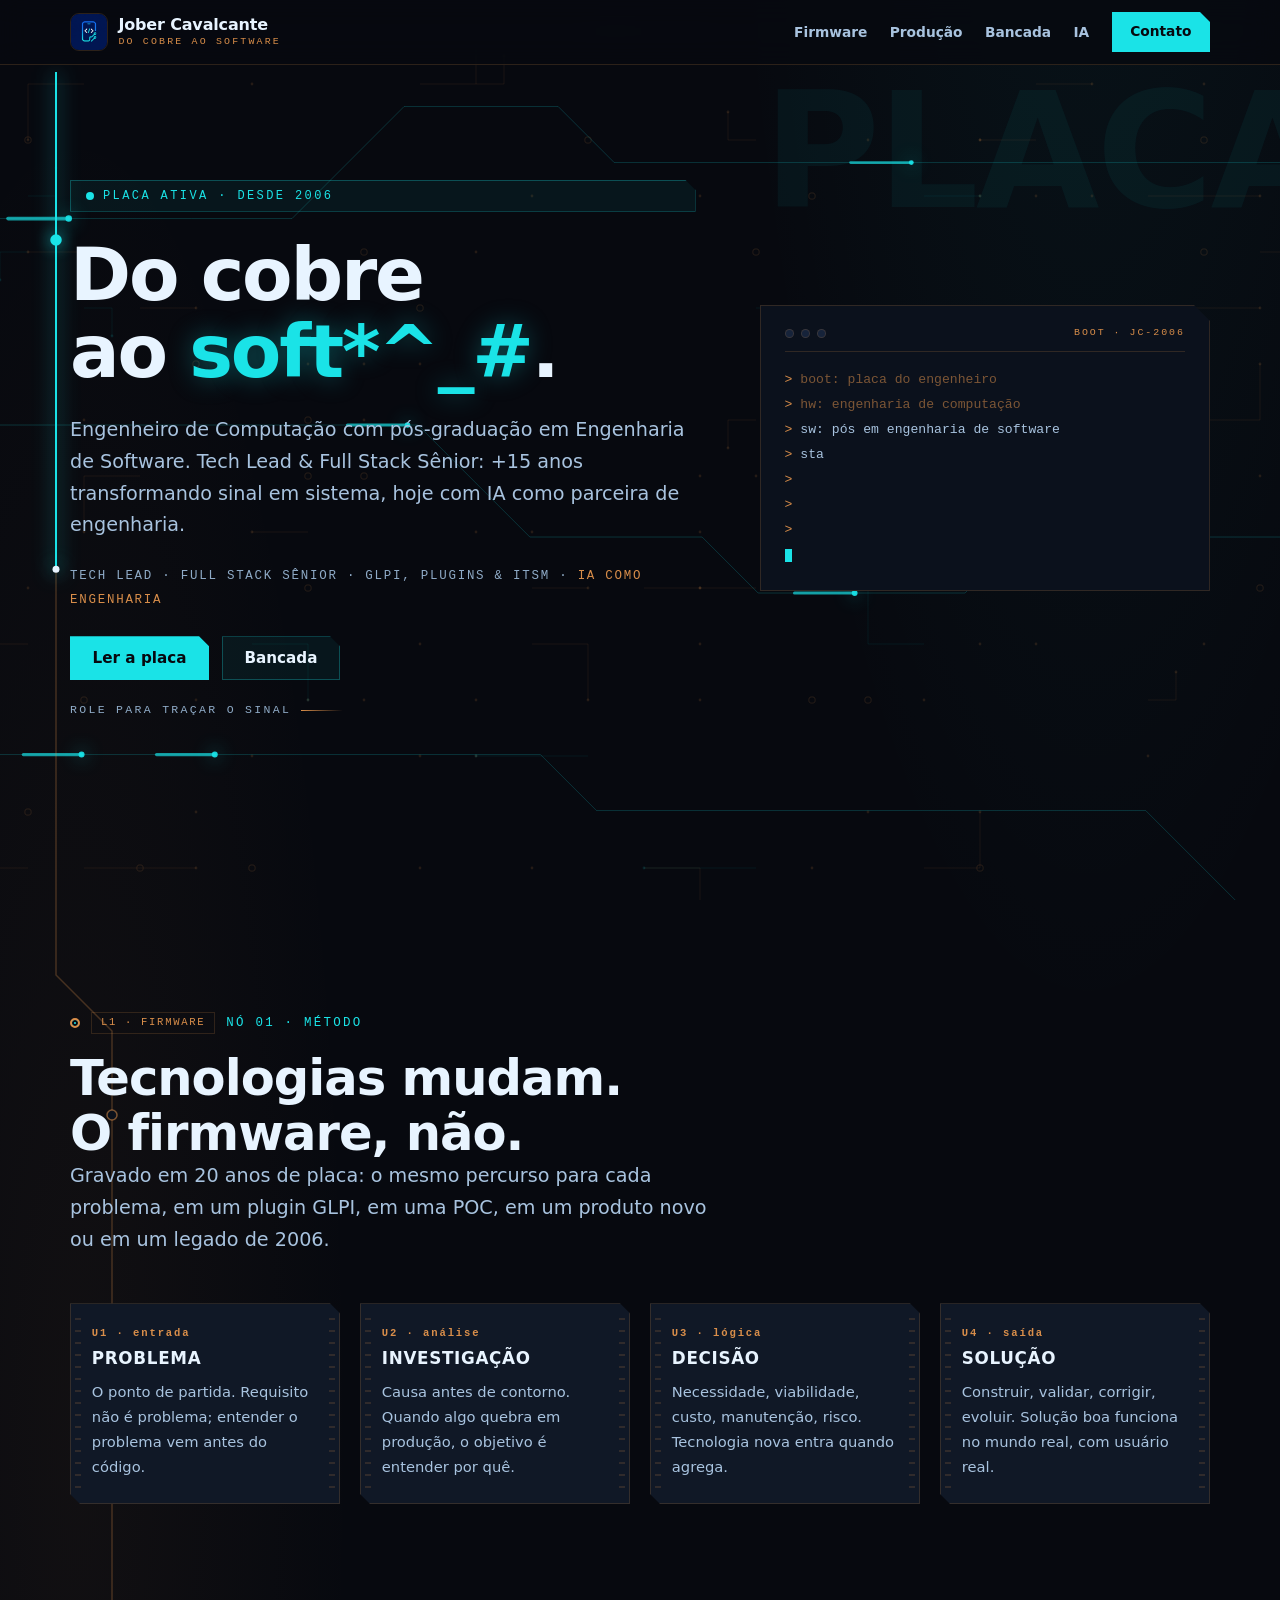
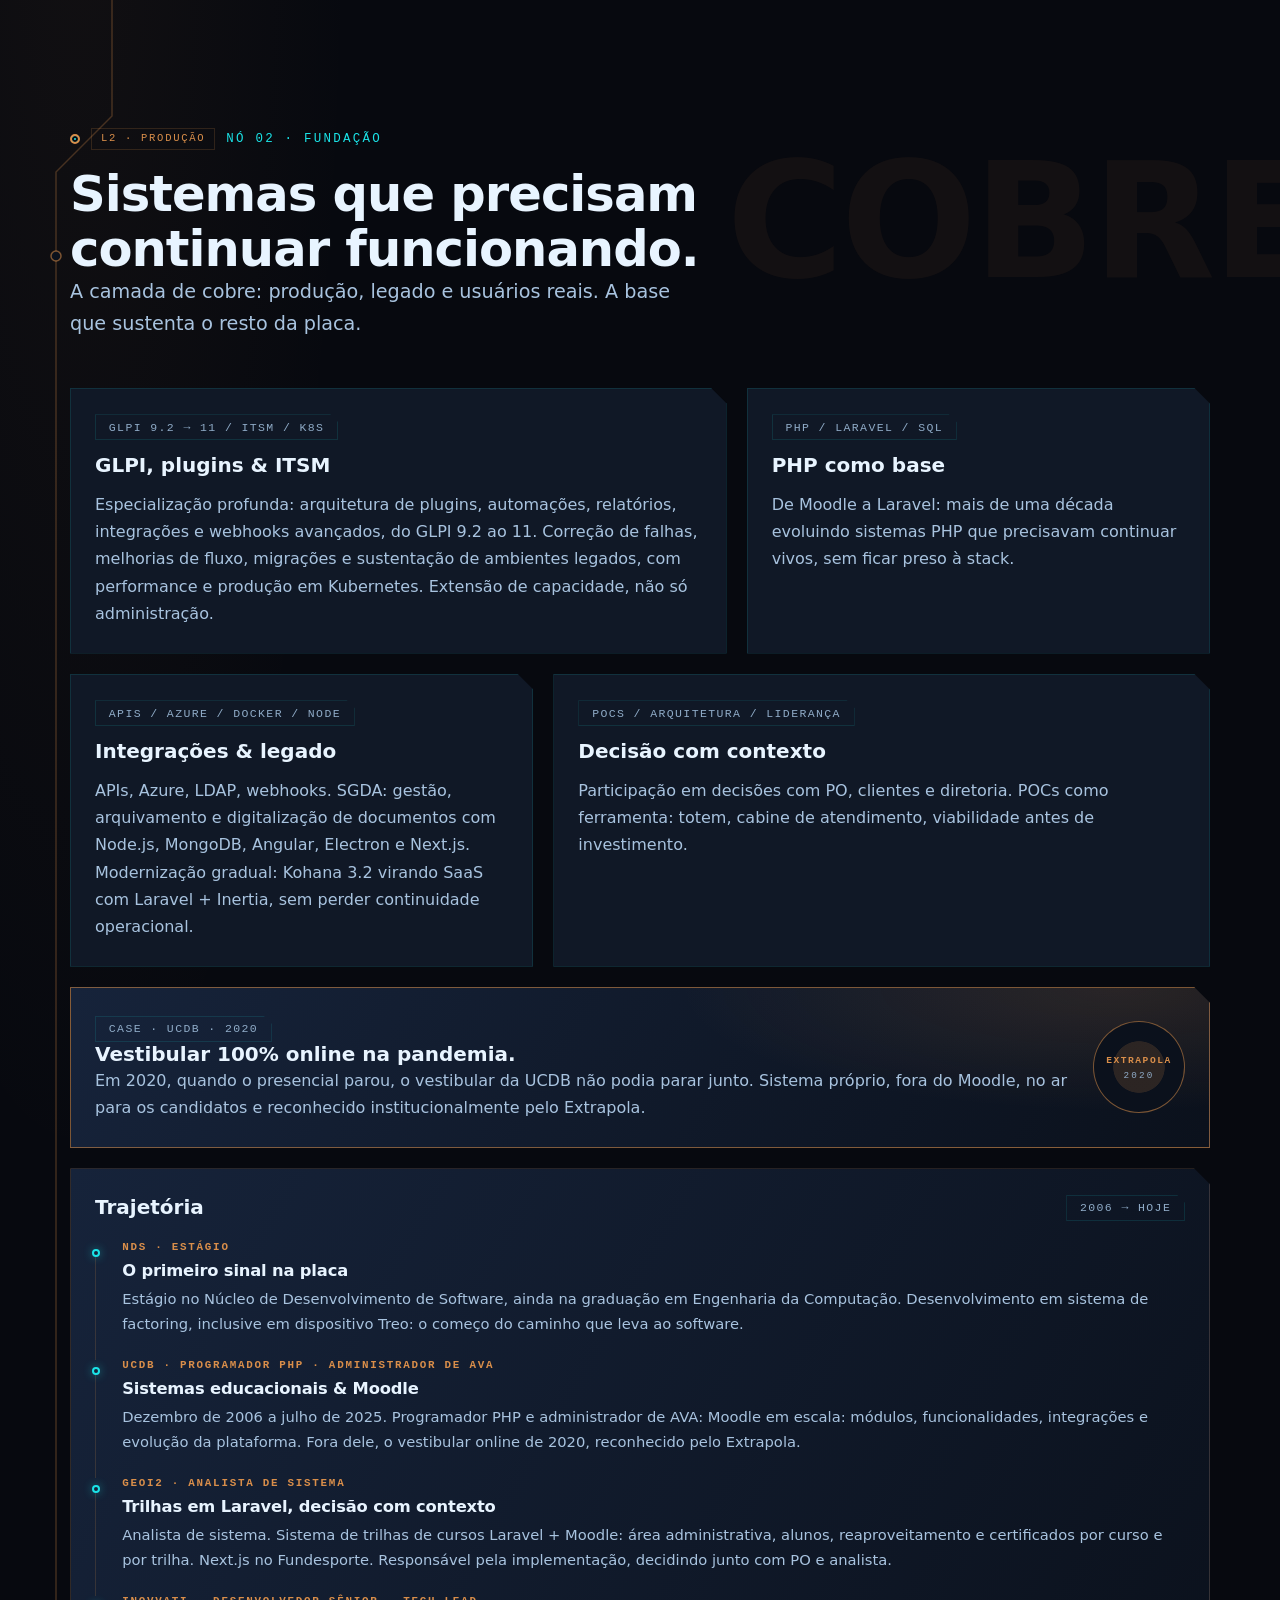
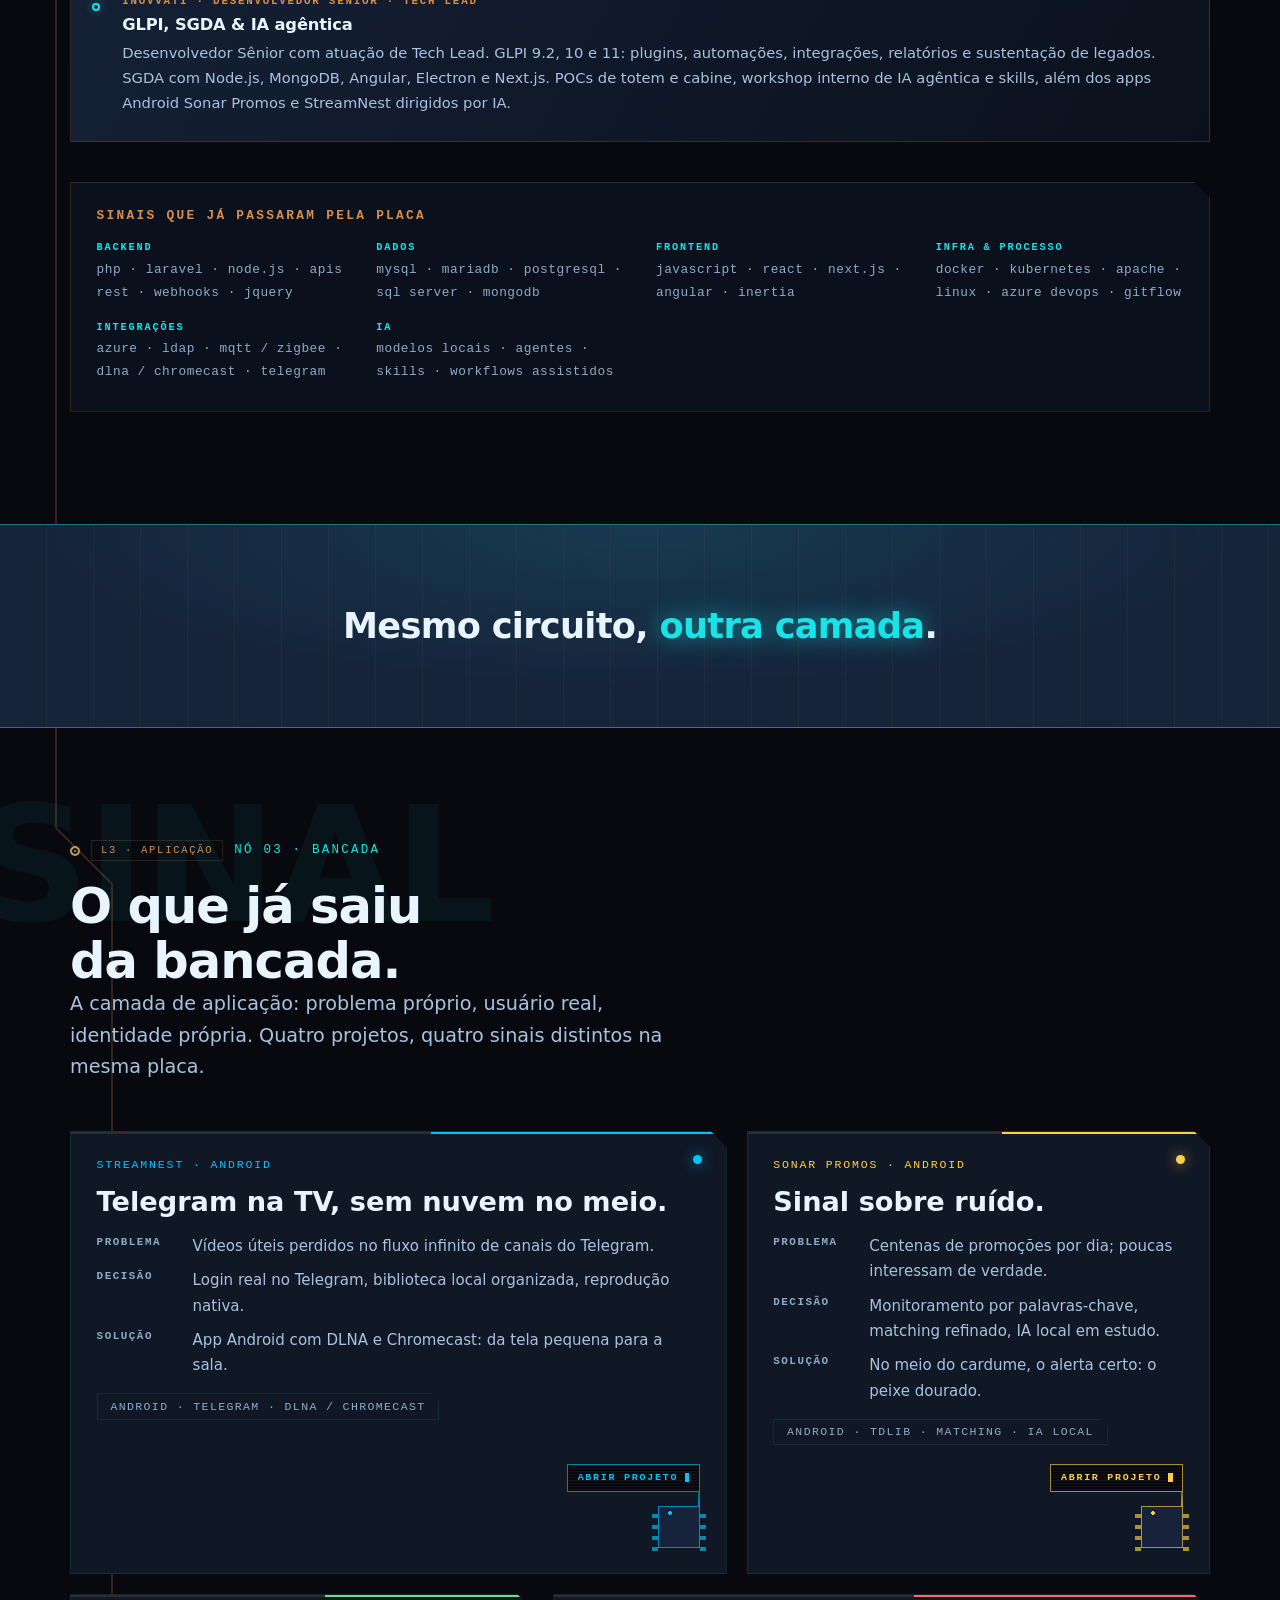
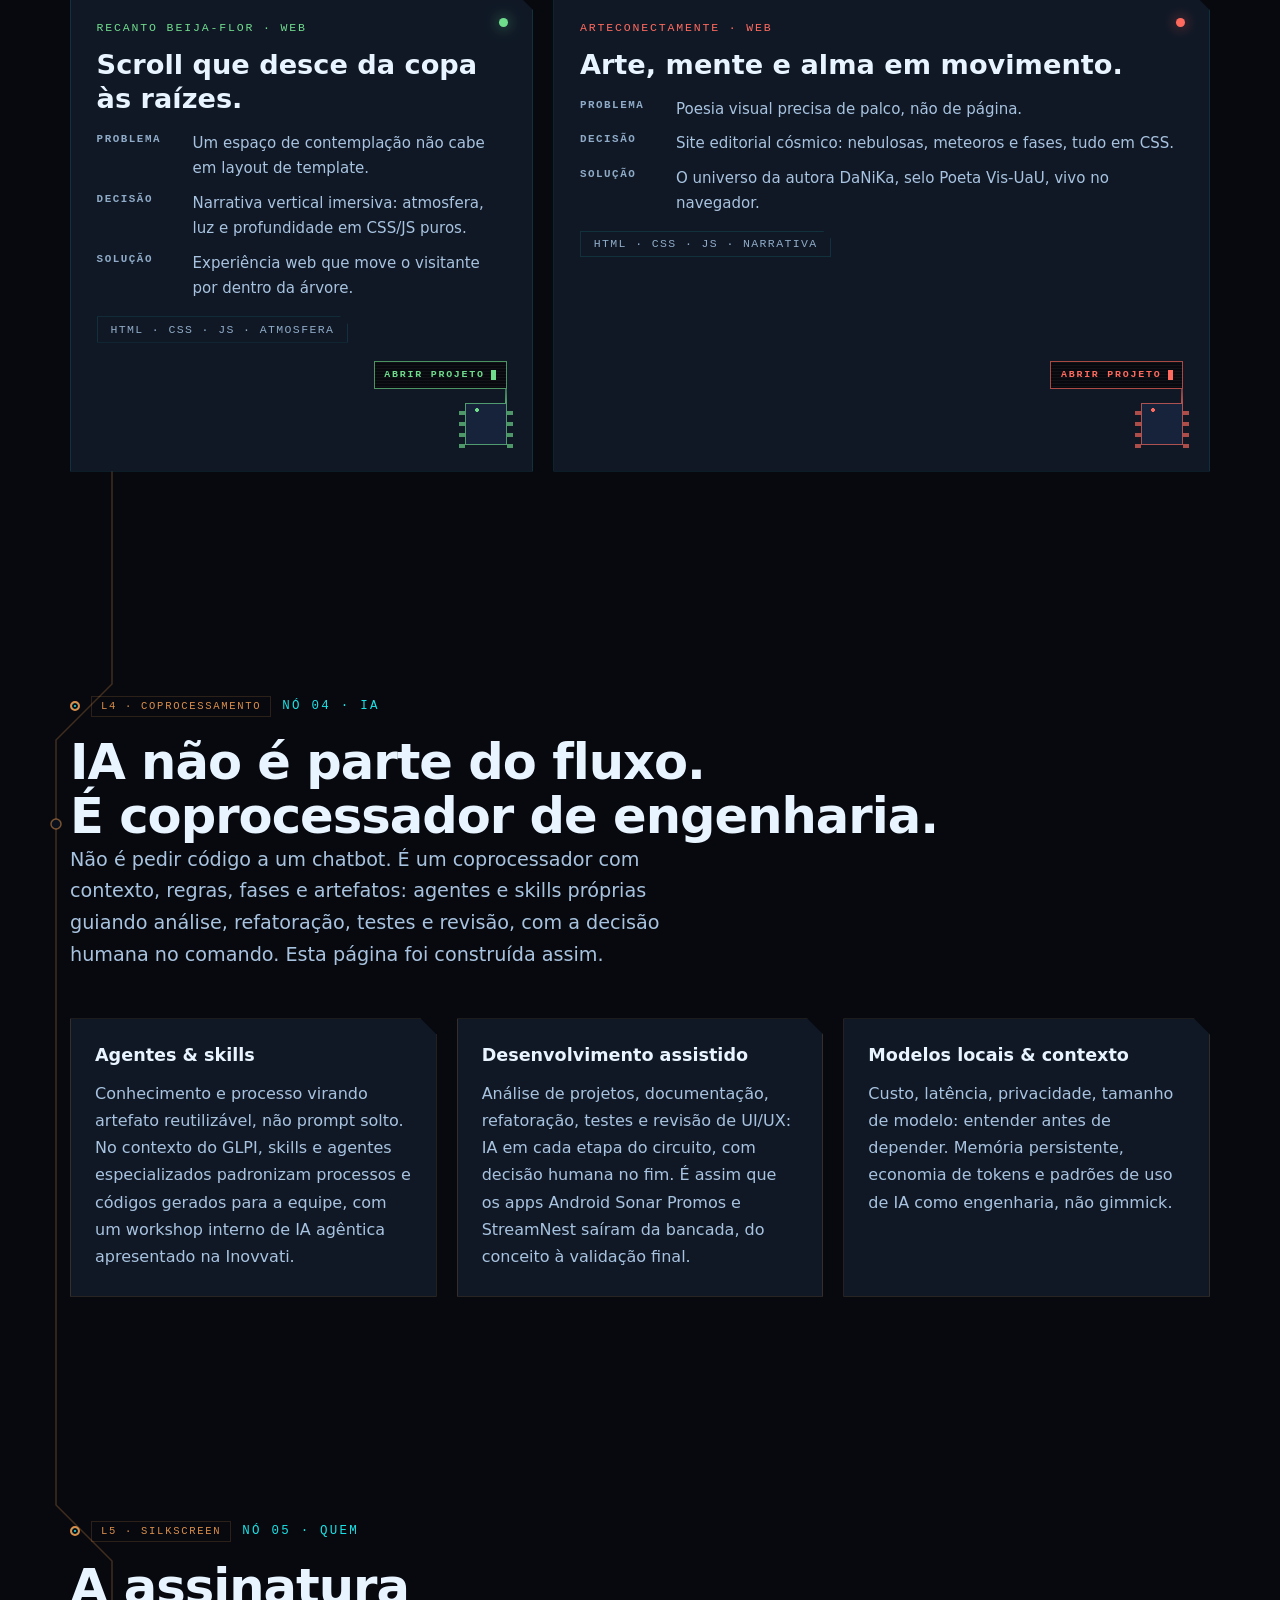
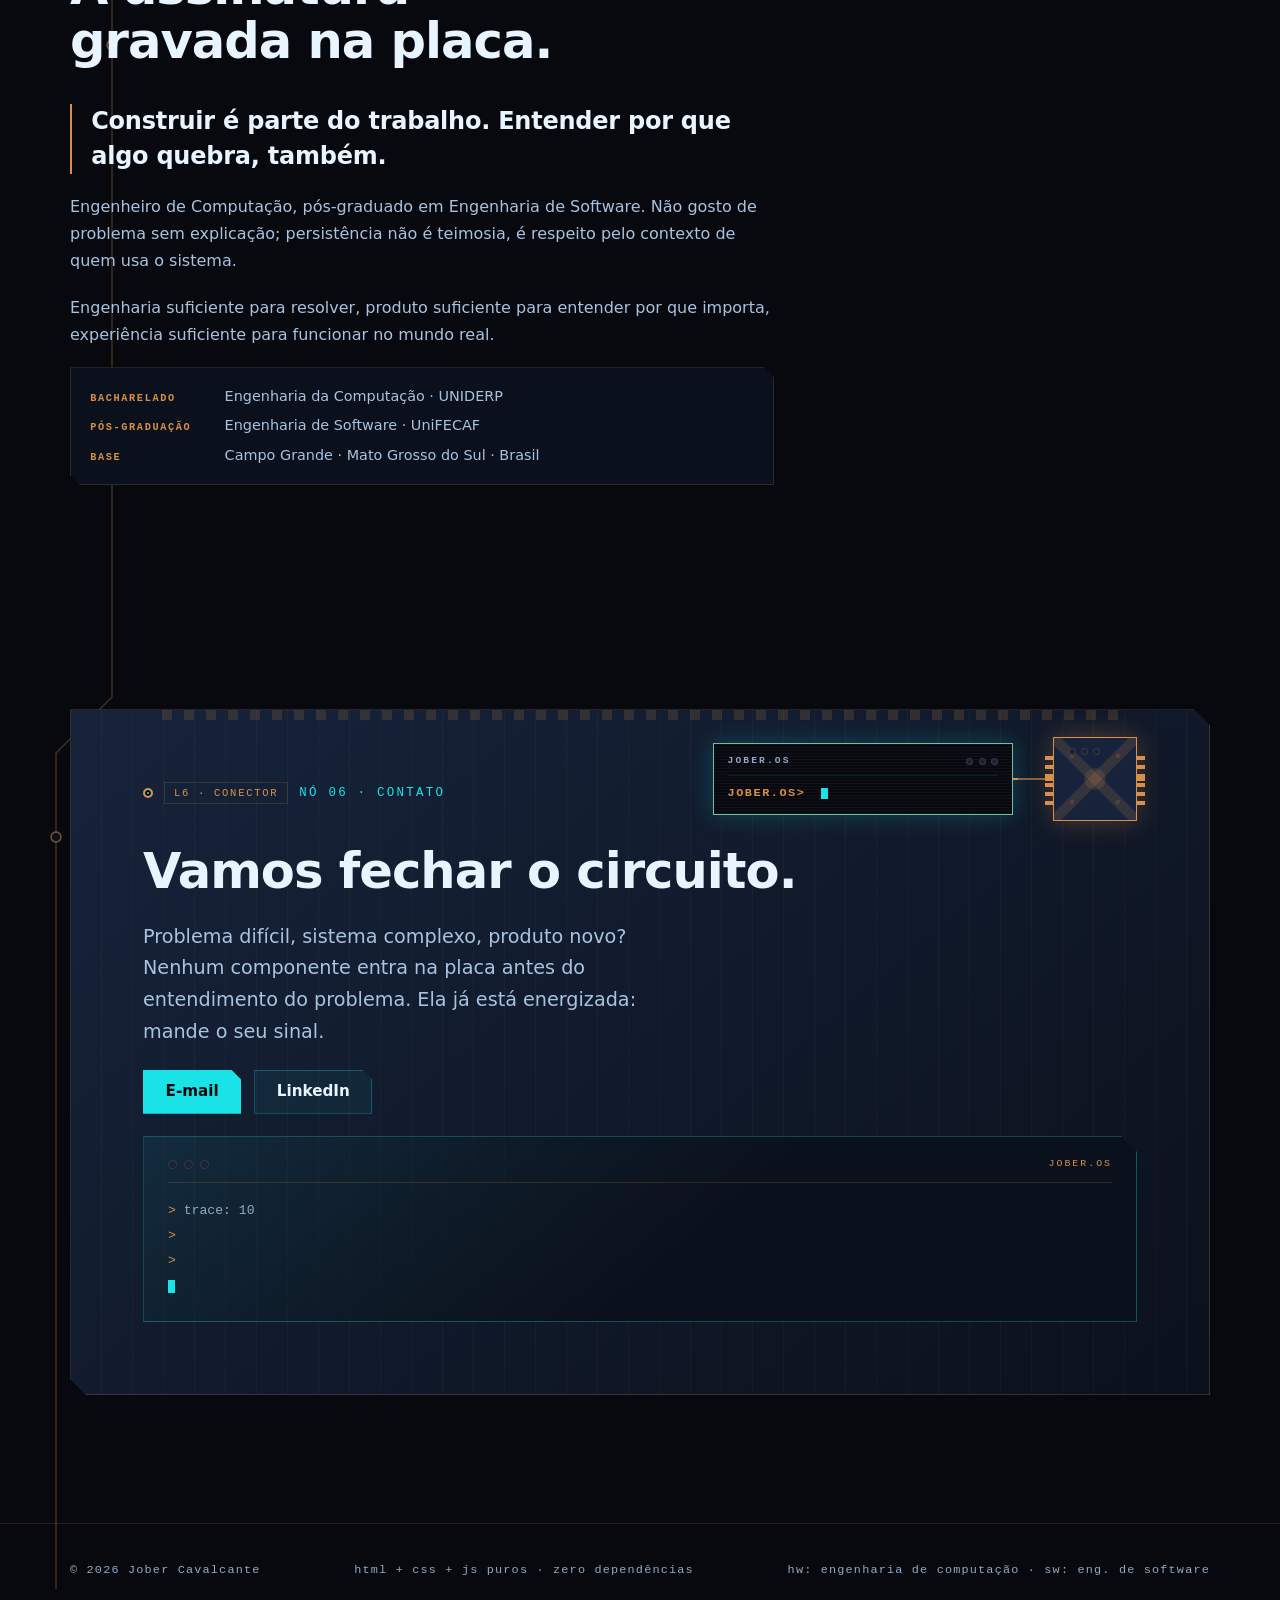
==== commit 46e372c2: "og: re-encode do og.png original 1731x909 (2MB → 1.5MB), bump ?v=5" ====
--- a/site/index.html
+++ b/site/index.html
@@ -8,7 +8,7 @@
   <link rel="canonical" href="https://jober.dev.br/">
   <meta property="og:title" content="Jober Cavalcante · A Placa do Engenheiro">
   <meta property="og:description" content="Do cobre ao software: Tech Lead & Full Stack Sênior com +15 anos de produção, produtos próprios e IA como engenharia.">
-  <meta property="og:image" content="https://jober.dev.br/og.png?v=4">
+  <meta property="og:image" content="https://jober.dev.br/og.png?v=5">
   <meta property="og:image:alt" content="Cartão escuro com trilhas de circuito: logo de celular com código, nome Jober Cavalcante, título Do cobre ao software e terminal de boot com destaques da carreira.">
   <meta property="og:type" content="website">
   <meta property="og:url" content="https://jober.dev.br/">
@@ -16,7 +16,7 @@
   <meta name="theme-color" content="#07090f">
   <meta name="color-scheme" content="dark">
   <link rel="icon" type="image/png" href="assets/logo.png">
-  <link rel="stylesheet" href="css/styles.css?v=4">
+  <link rel="stylesheet" href="css/styles.css?v=5">
   <script>document.documentElement.classList.replace("no-js", "js");</script>
 </head>
 <body>
@@ -390,7 +390,7 @@
 
   <button class="to-top" type="button" id="to-top" aria-label="Voltar ao topo" hidden>↑</button>
 
-  <script src="js/script.js?v=4" defer></script>
-  <script src="js/board-fx.js?v=4" defer></script>
+  <script src="js/script.js?v=5" defer></script>
+  <script src="js/board-fx.js?v=5" defer></script>
 </body>
 </html>
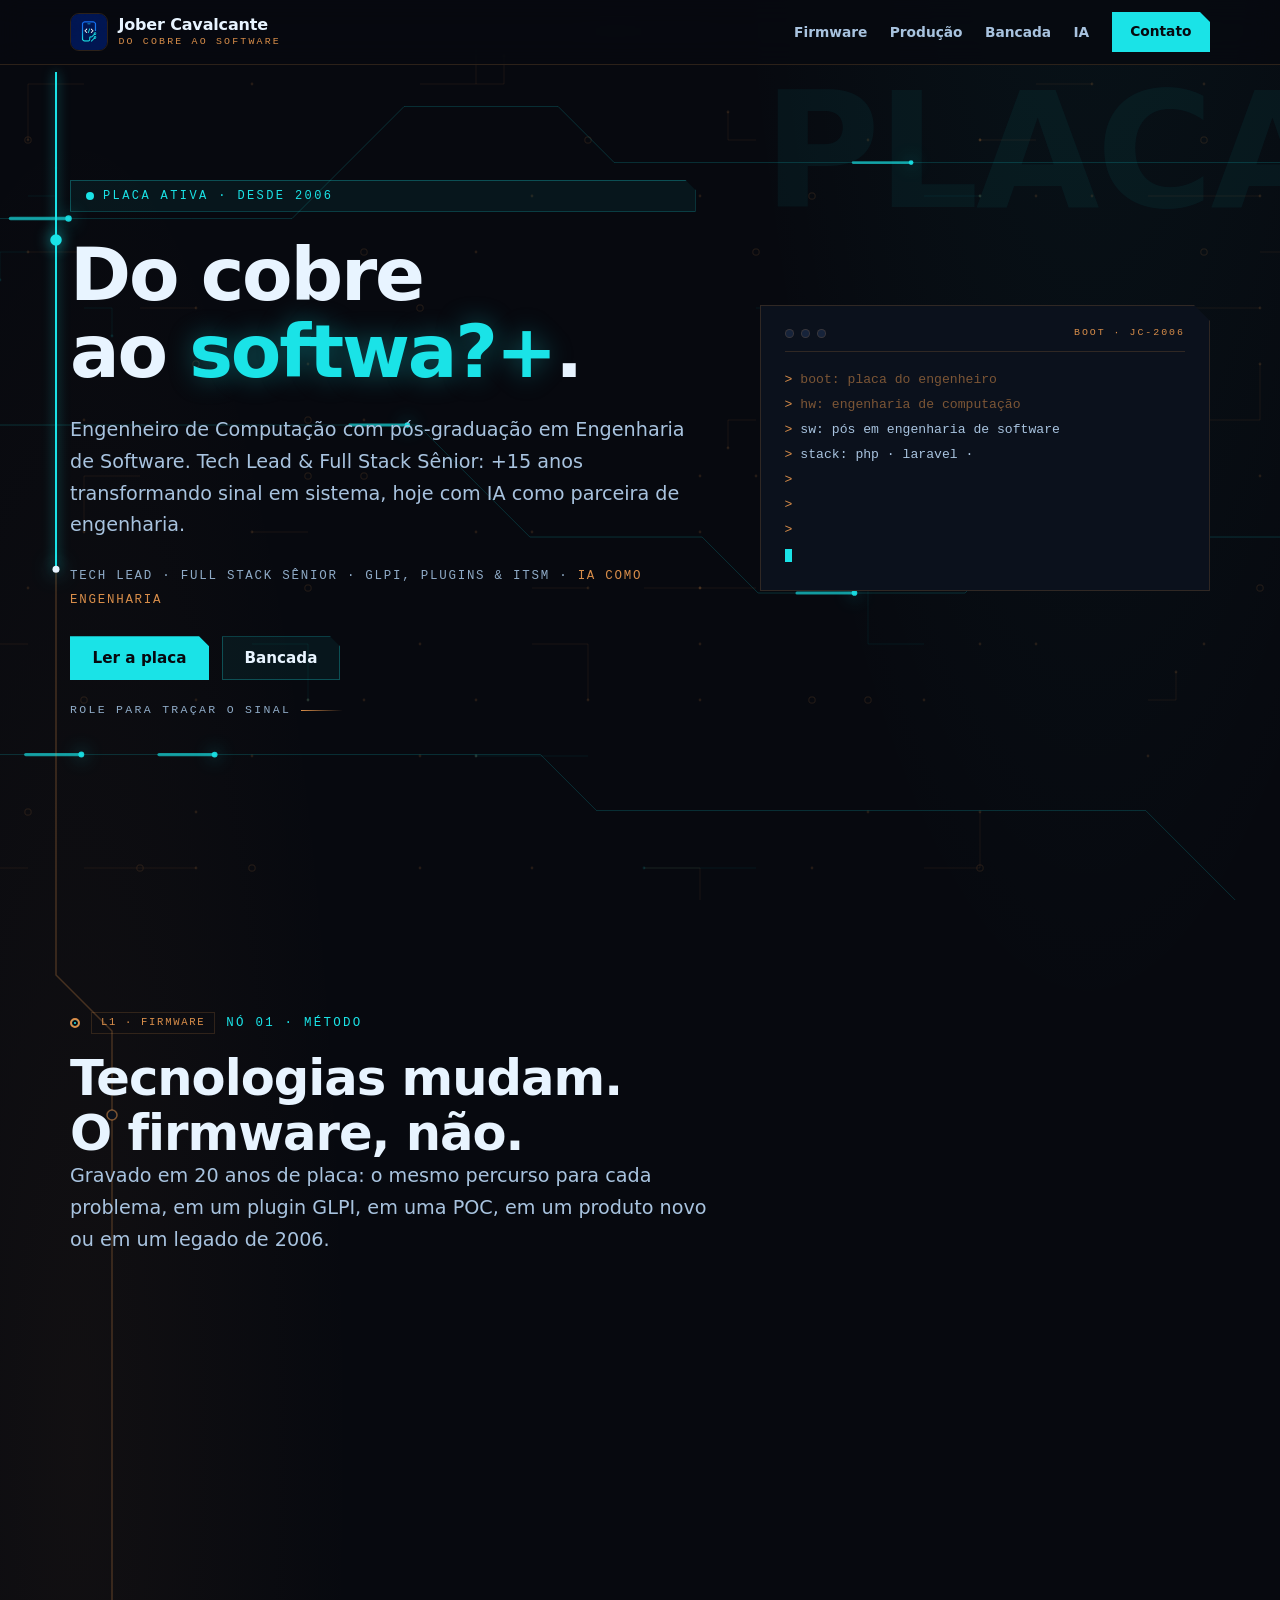
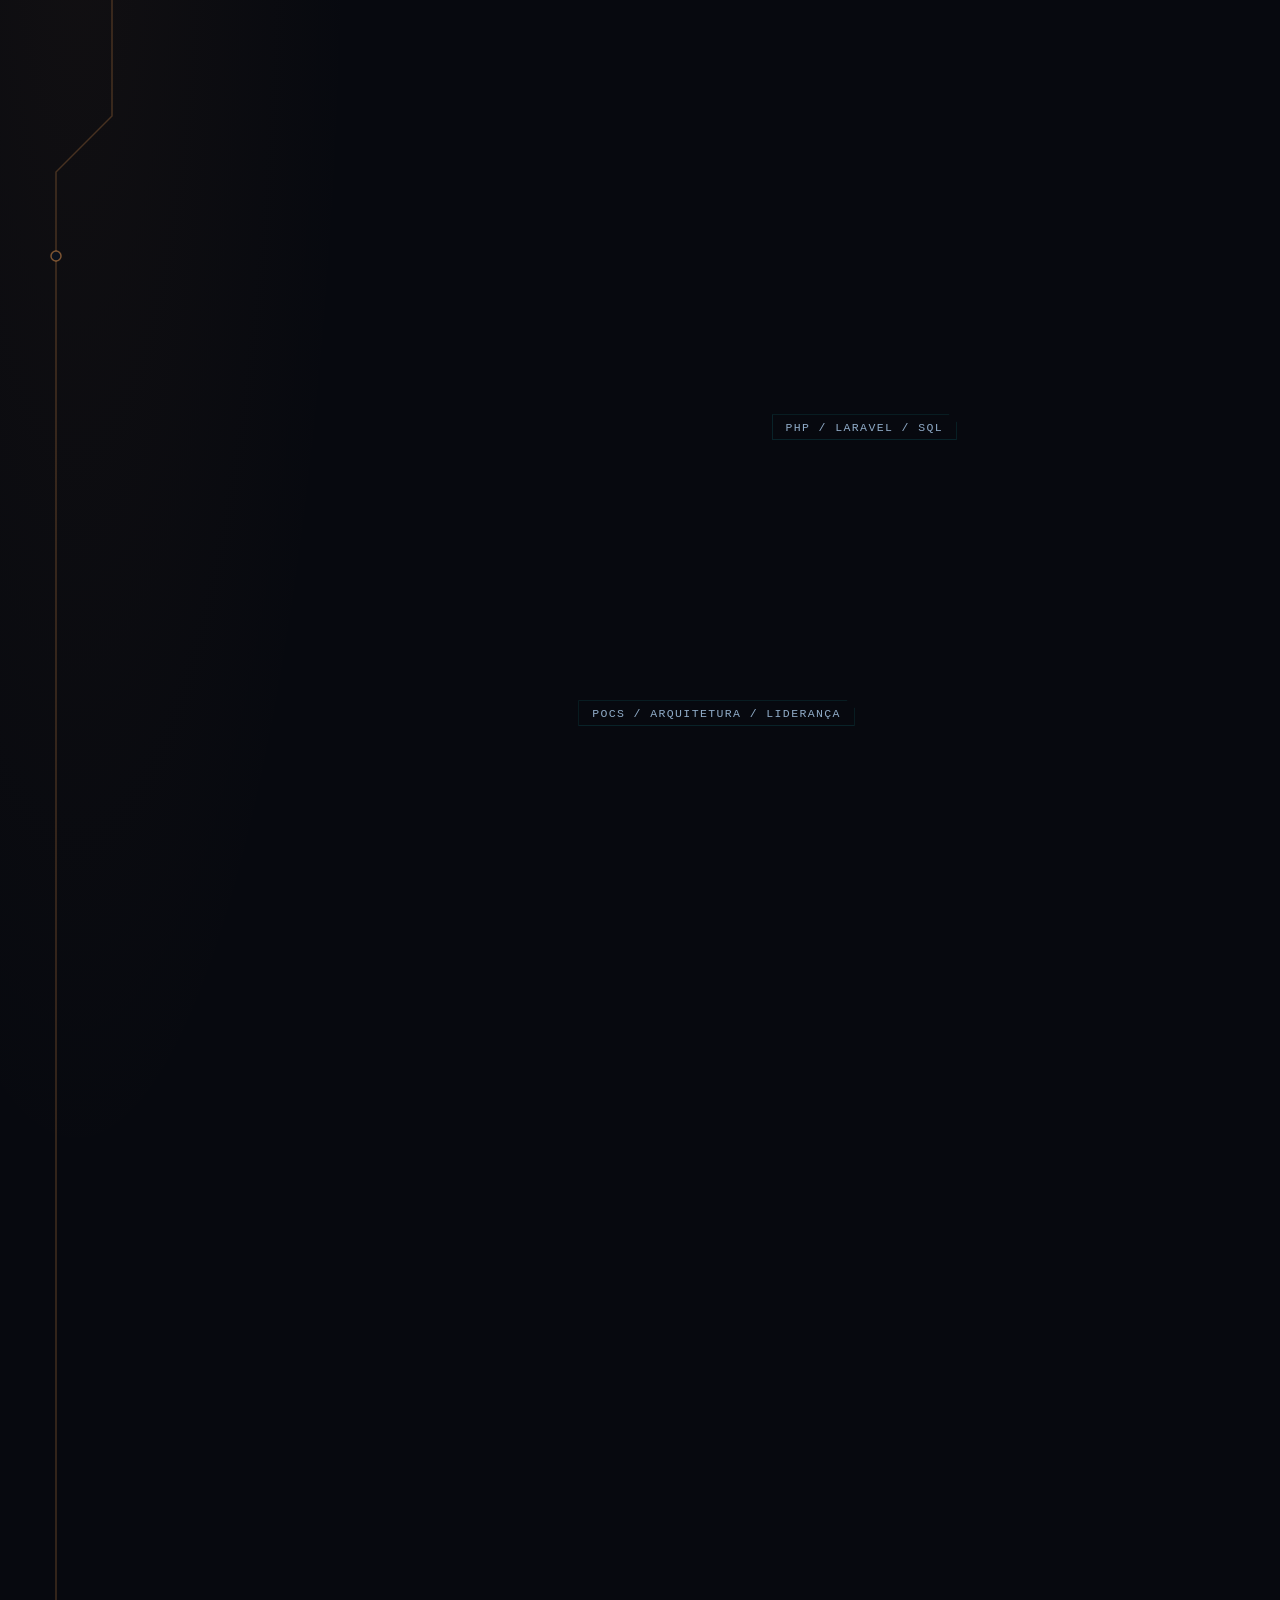
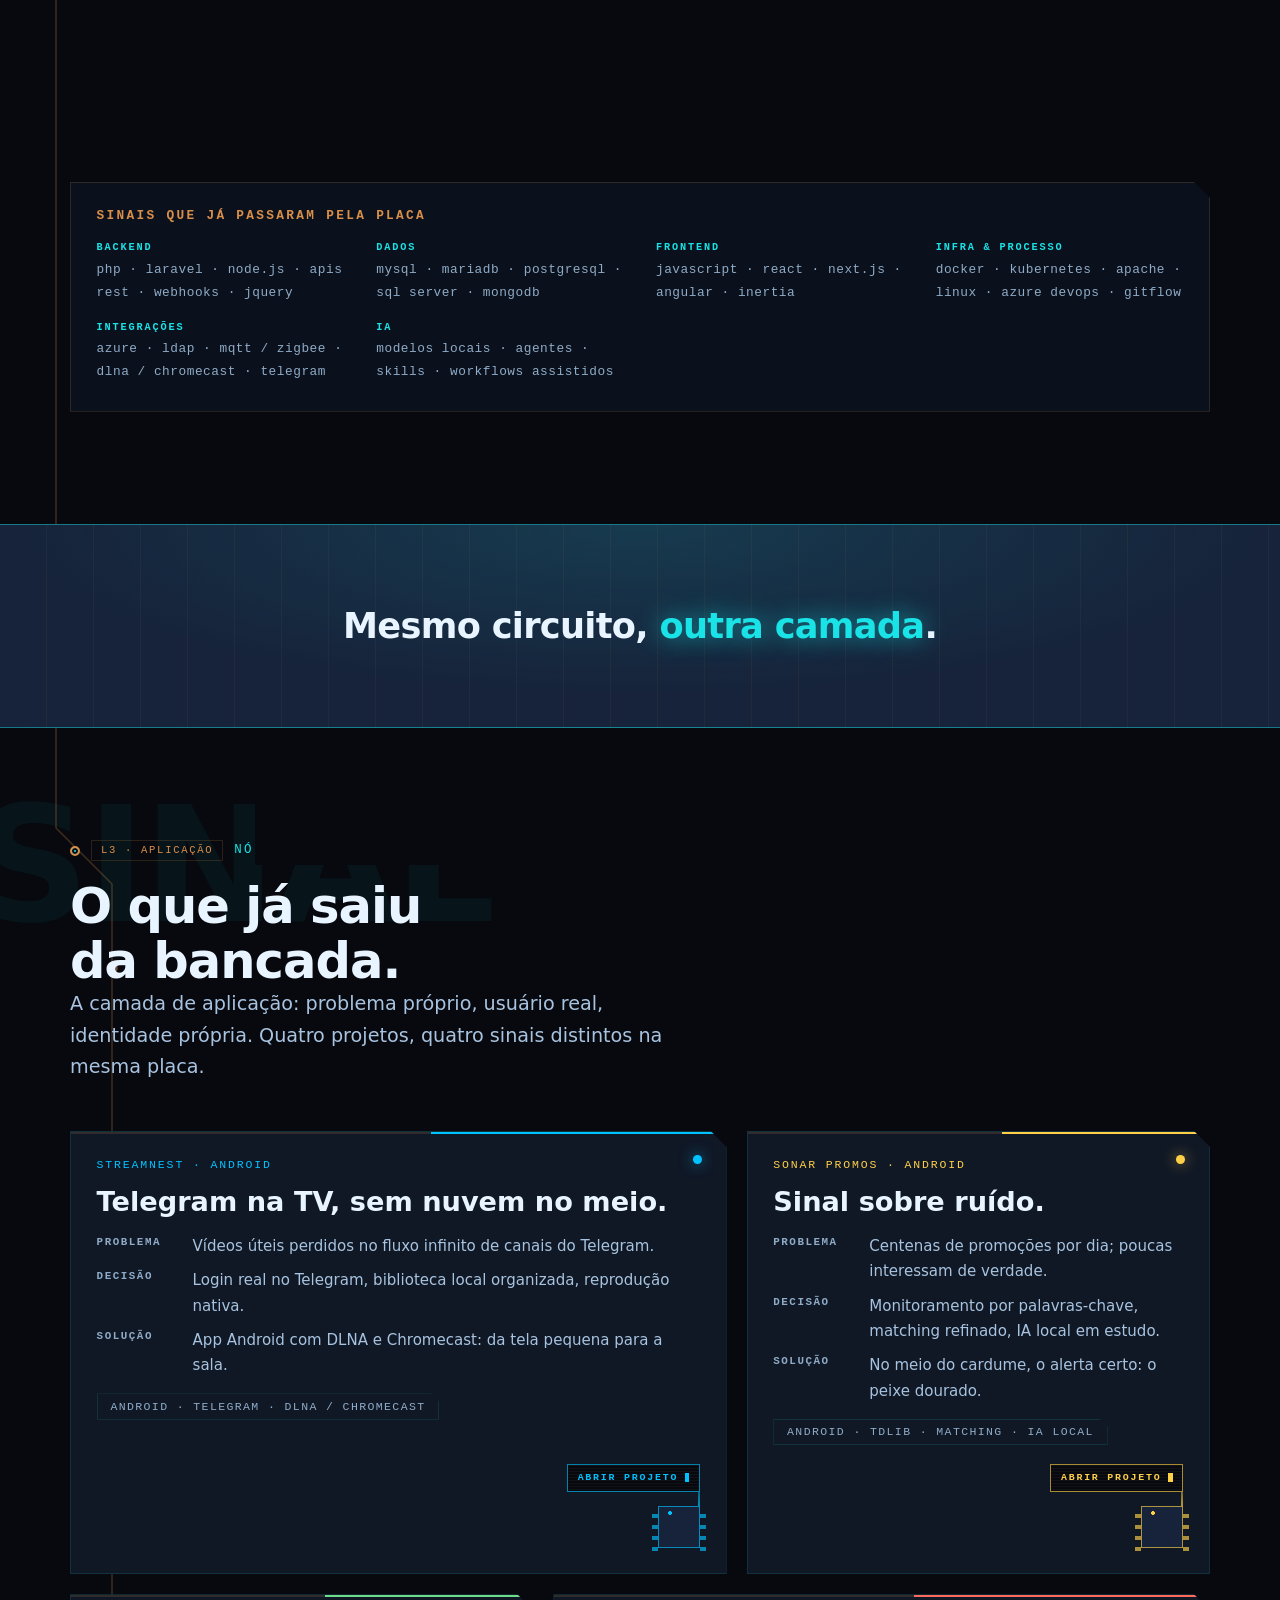
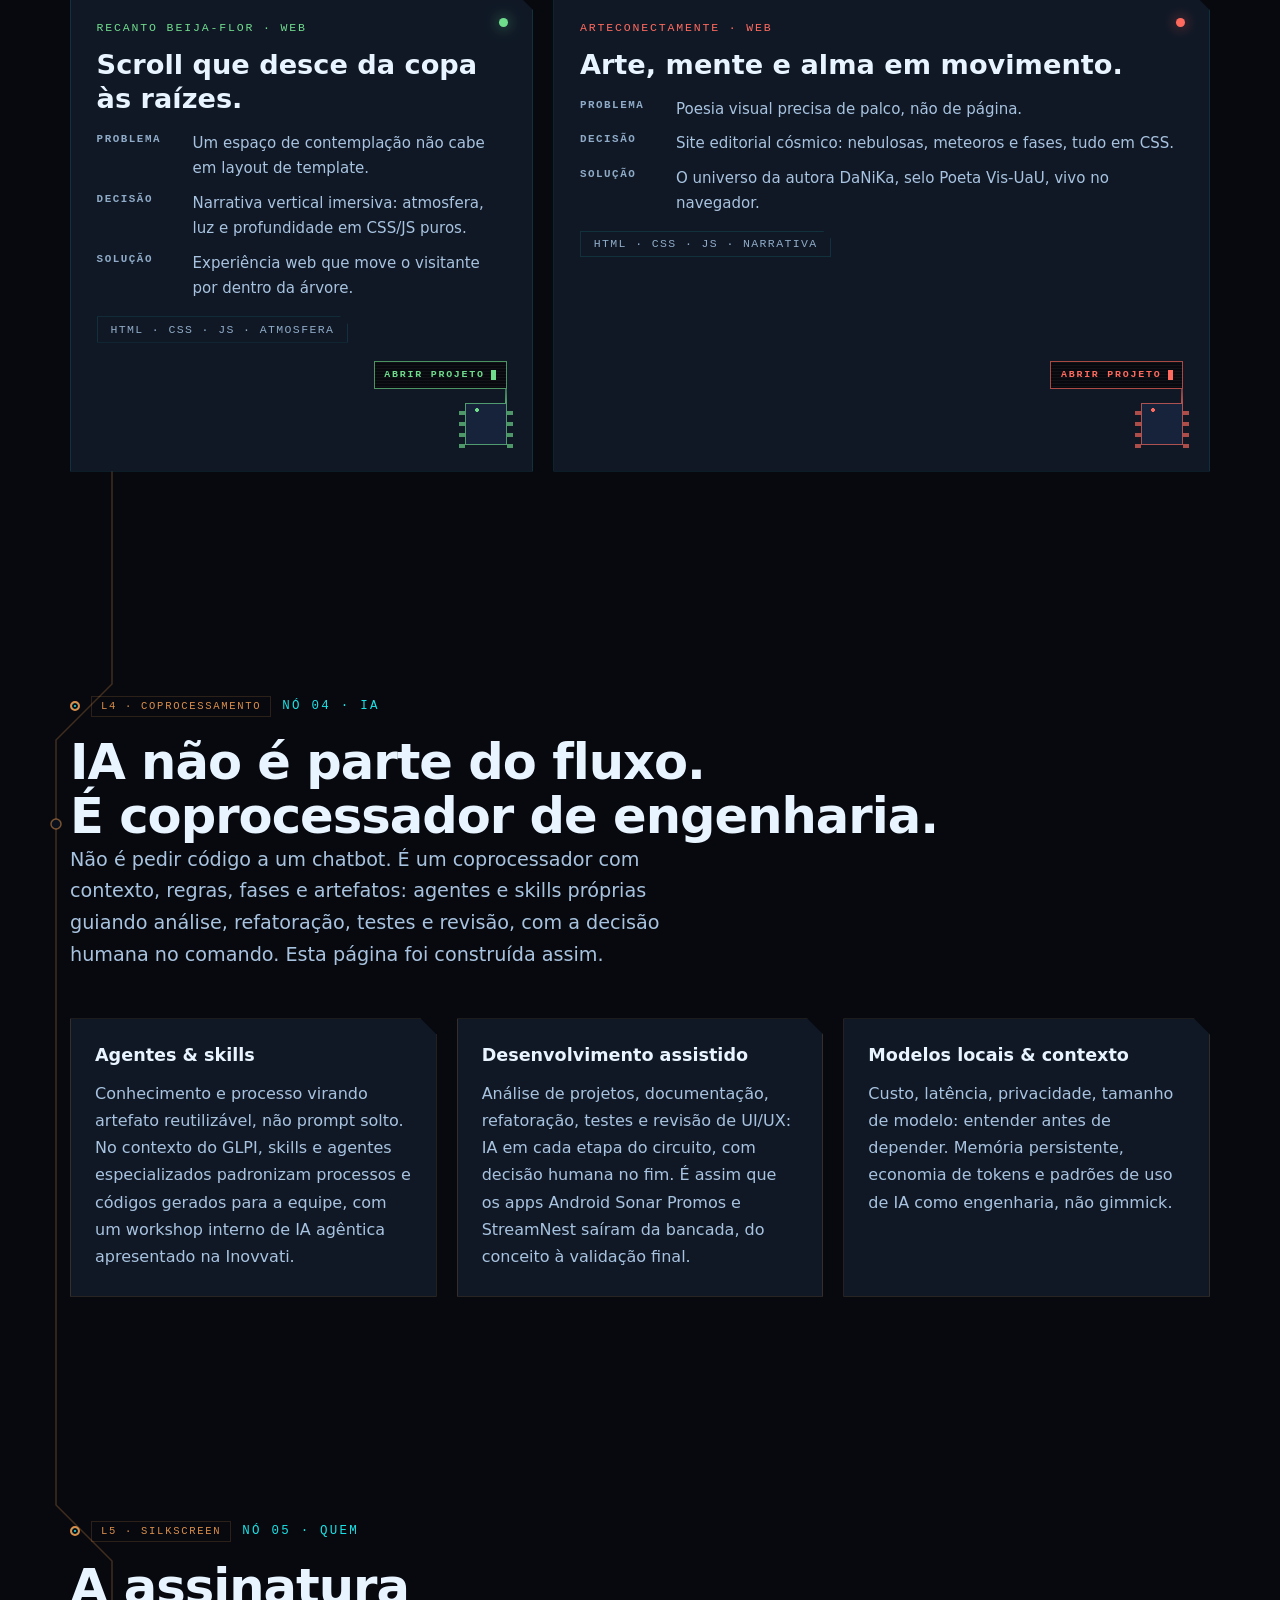
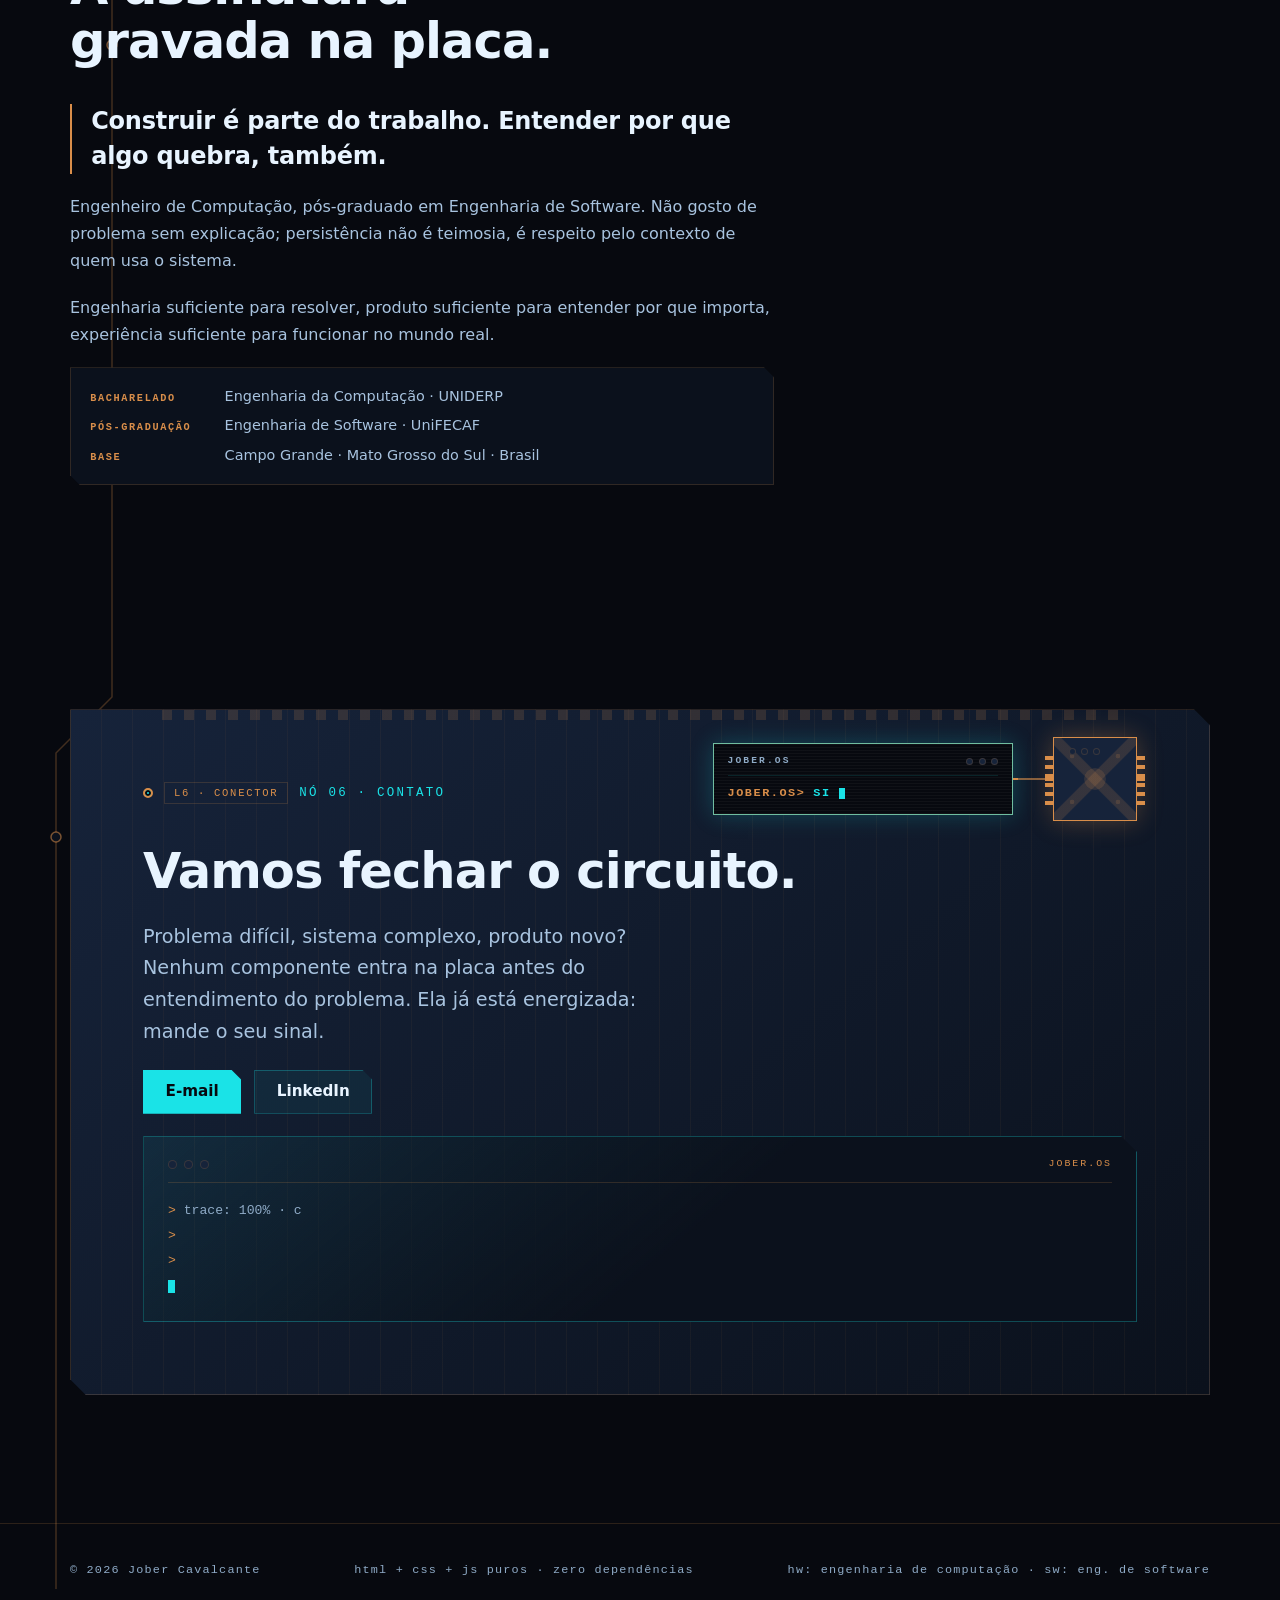
==== commit bc3058f3: "site: easter egg no último nó (fase 'feito com ia assistida' no LCD + clique no cta-chip dispara toa" ====
--- a/site/index.html
+++ b/site/index.html
@@ -8,7 +8,7 @@
   <link rel="canonical" href="https://jober.dev.br/">
   <meta property="og:title" content="Jober Cavalcante · A Placa do Engenheiro">
   <meta property="og:description" content="Do cobre ao software: Tech Lead & Full Stack Sênior com +15 anos de produção, produtos próprios e IA como engenharia.">
-  <meta property="og:image" content="https://jober.dev.br/og.png?v=5">
+  <meta property="og:image" content="https://jober.dev.br/og.png?v=6">
   <meta property="og:image:alt" content="Cartão escuro com trilhas de circuito: logo de celular com código, nome Jober Cavalcante, título Do cobre ao software e terminal de boot com destaques da carreira.">
   <meta property="og:type" content="website">
   <meta property="og:url" content="https://jober.dev.br/">
@@ -16,7 +16,7 @@
   <meta name="theme-color" content="#07090f">
   <meta name="color-scheme" content="dark">
   <link rel="icon" type="image/png" href="assets/logo.png">
-  <link rel="stylesheet" href="css/styles.css?v=5">
+  <link rel="stylesheet" href="css/styles.css?v=6">
   <script>document.documentElement.classList.replace("no-js", "js");</script>
 </head>
 <body>
@@ -390,7 +390,9 @@
 
   <button class="to-top" type="button" id="to-top" aria-label="Voltar ao topo" hidden>↑</button>
 
-  <script src="js/script.js?v=5" defer></script>
-  <script src="js/board-fx.js?v=5" defer></script>
+  <div class="toast" id="toast" role="status" aria-live="polite"></div>
+
+  <script src="js/script.js?v=6" defer></script>
+  <script src="js/board-fx.js?v=6" defer></script>
 </body>
 </html>
--- a/site/css/styles.css
+++ b/site/css/styles.css
@@ -1027,10 +1027,13 @@
   align-items: center;
   gap: 0;
   opacity: .6;
+  cursor: pointer;
   transition: opacity .6s ease;
 }
 
 .cta-chip.is-live { opacity: 1; }
+
+.cta-chip:active { transform: translateY(1px); }
 
 /* LCD de duas linhas: barra de status + prompt do sistema */
 .cta-chip__lcd {
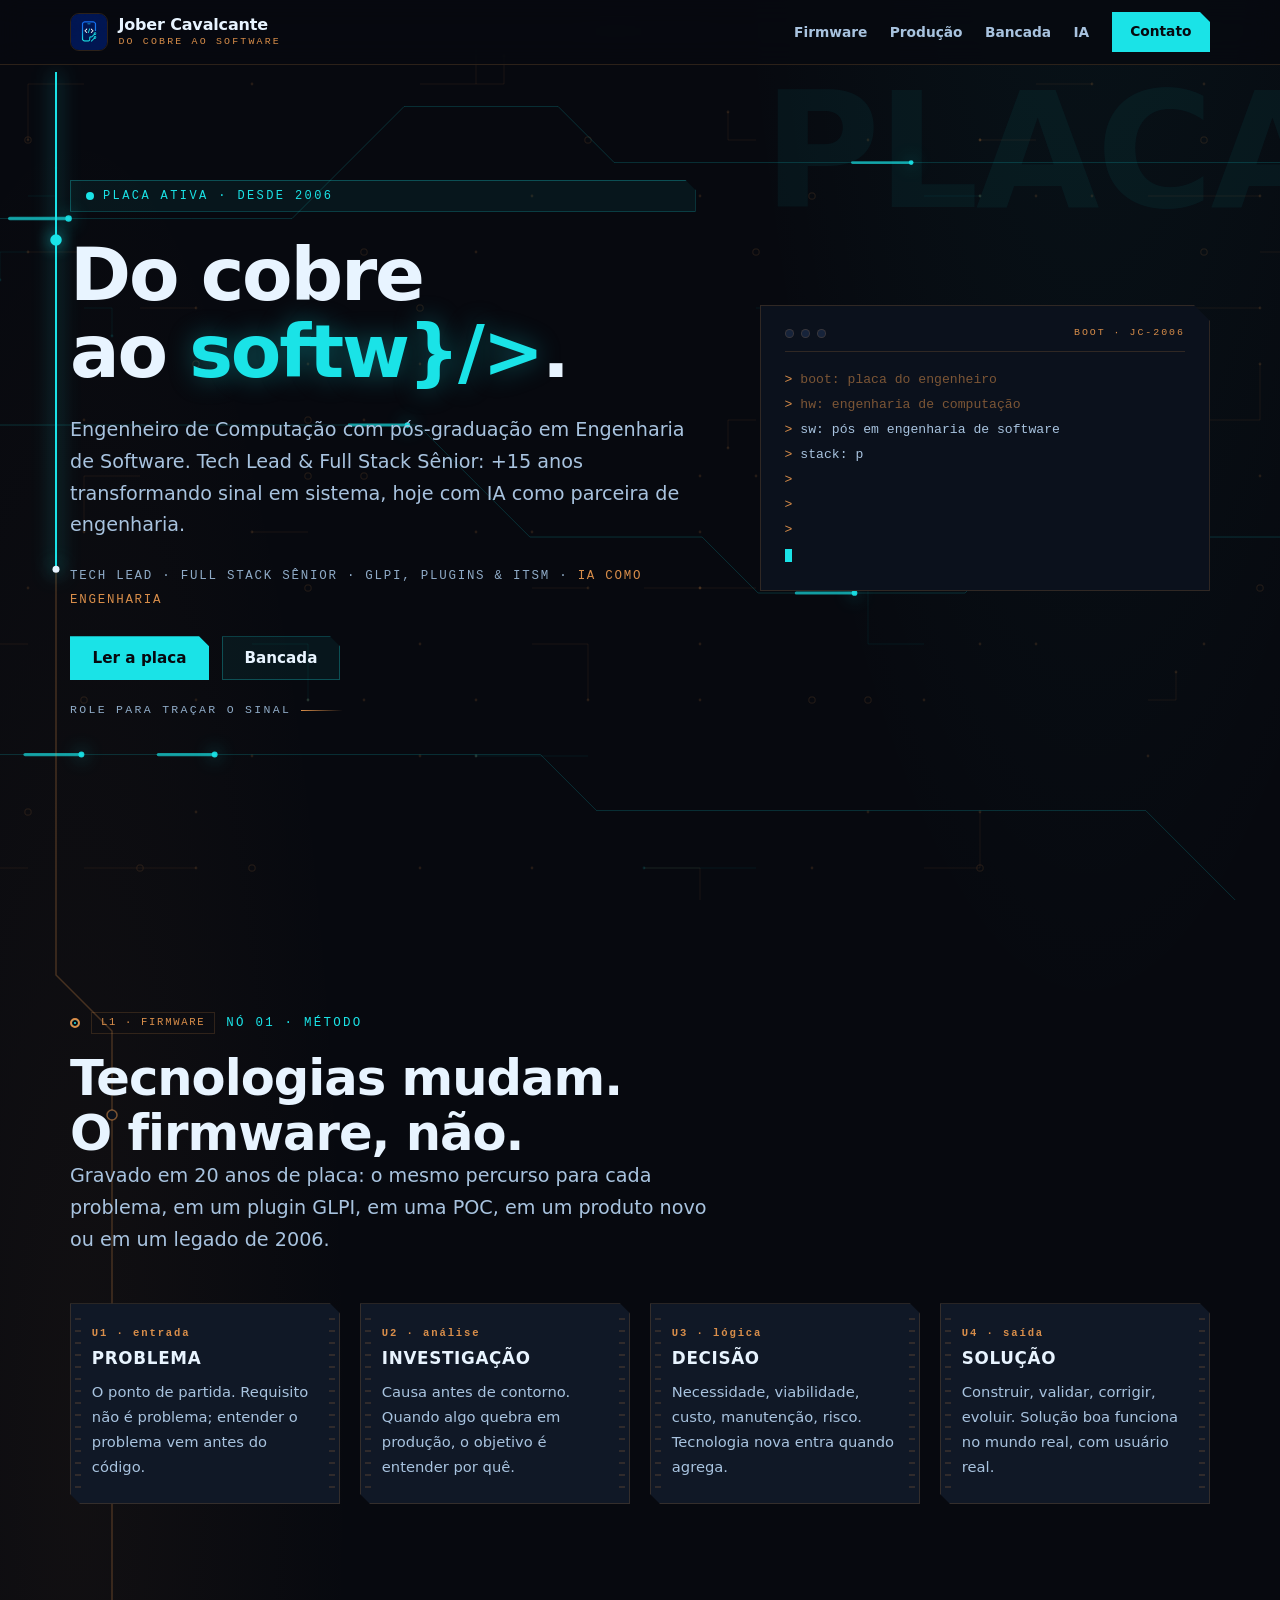
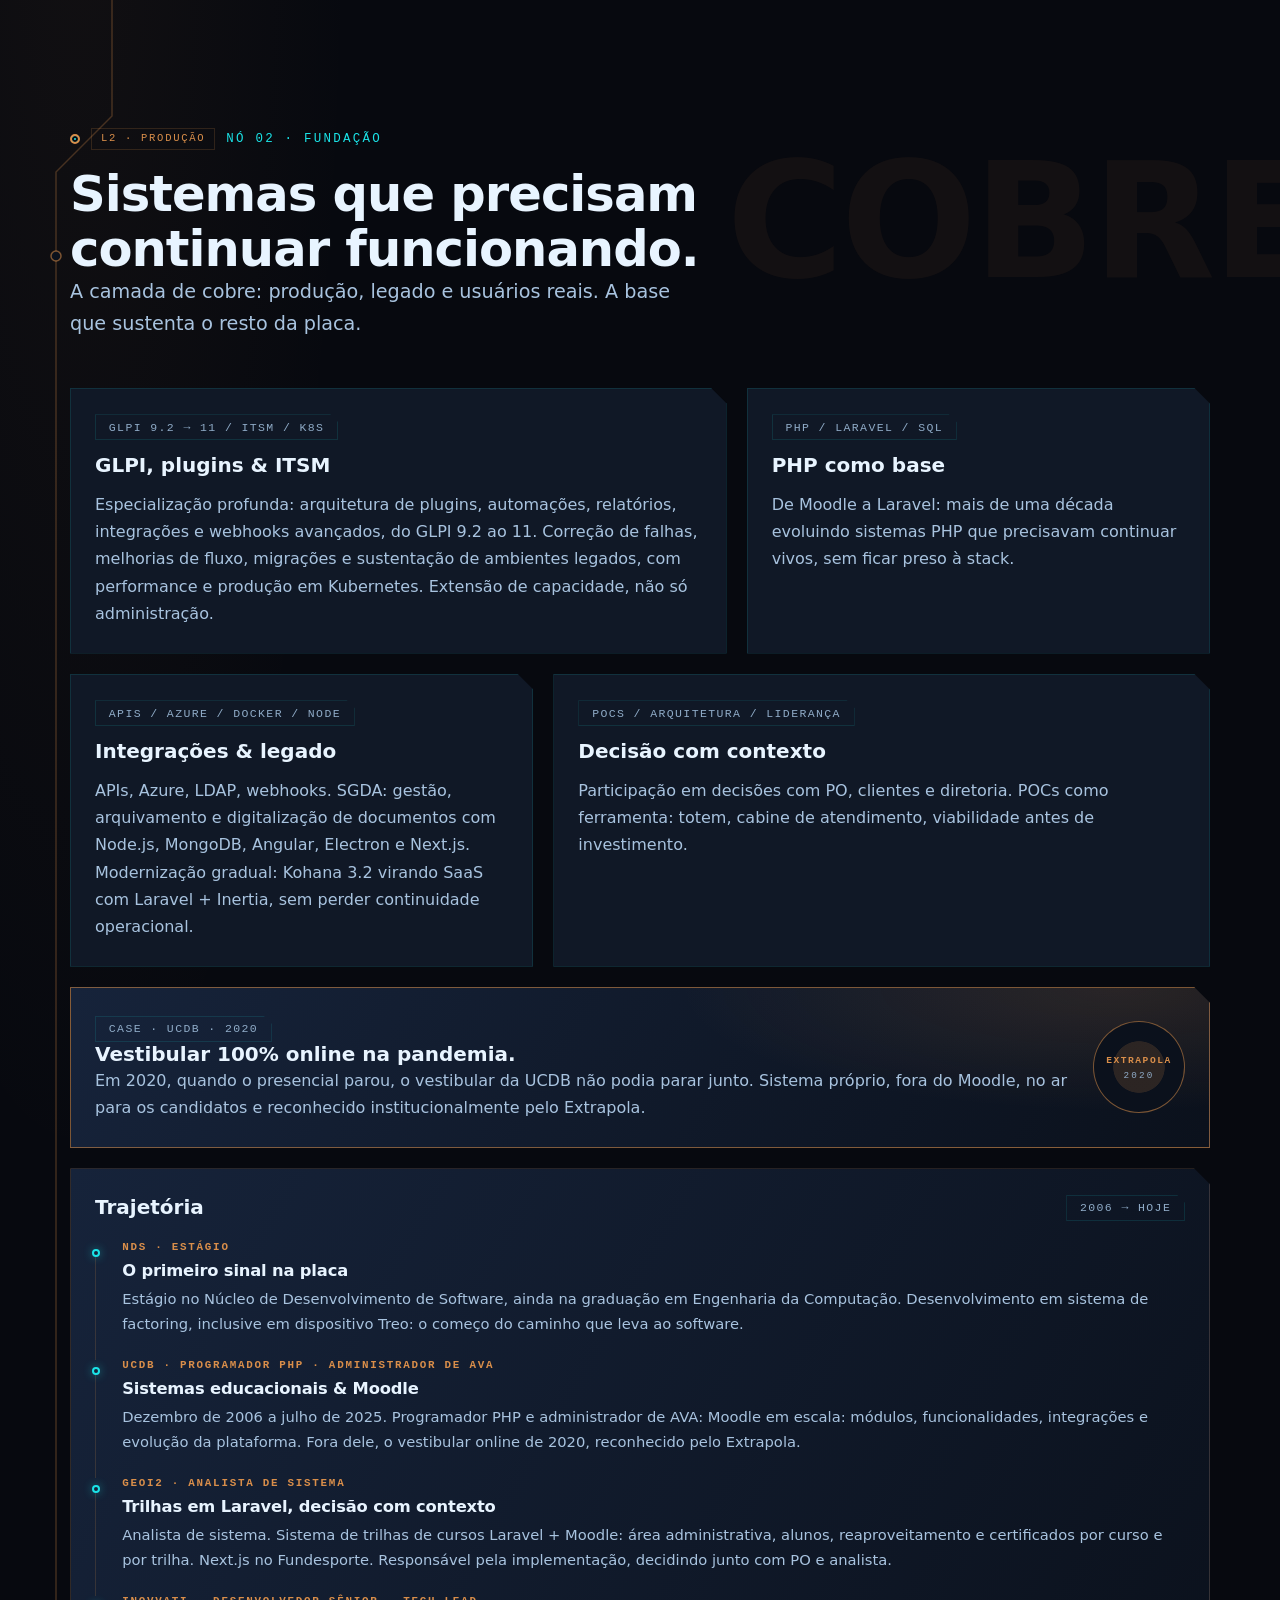
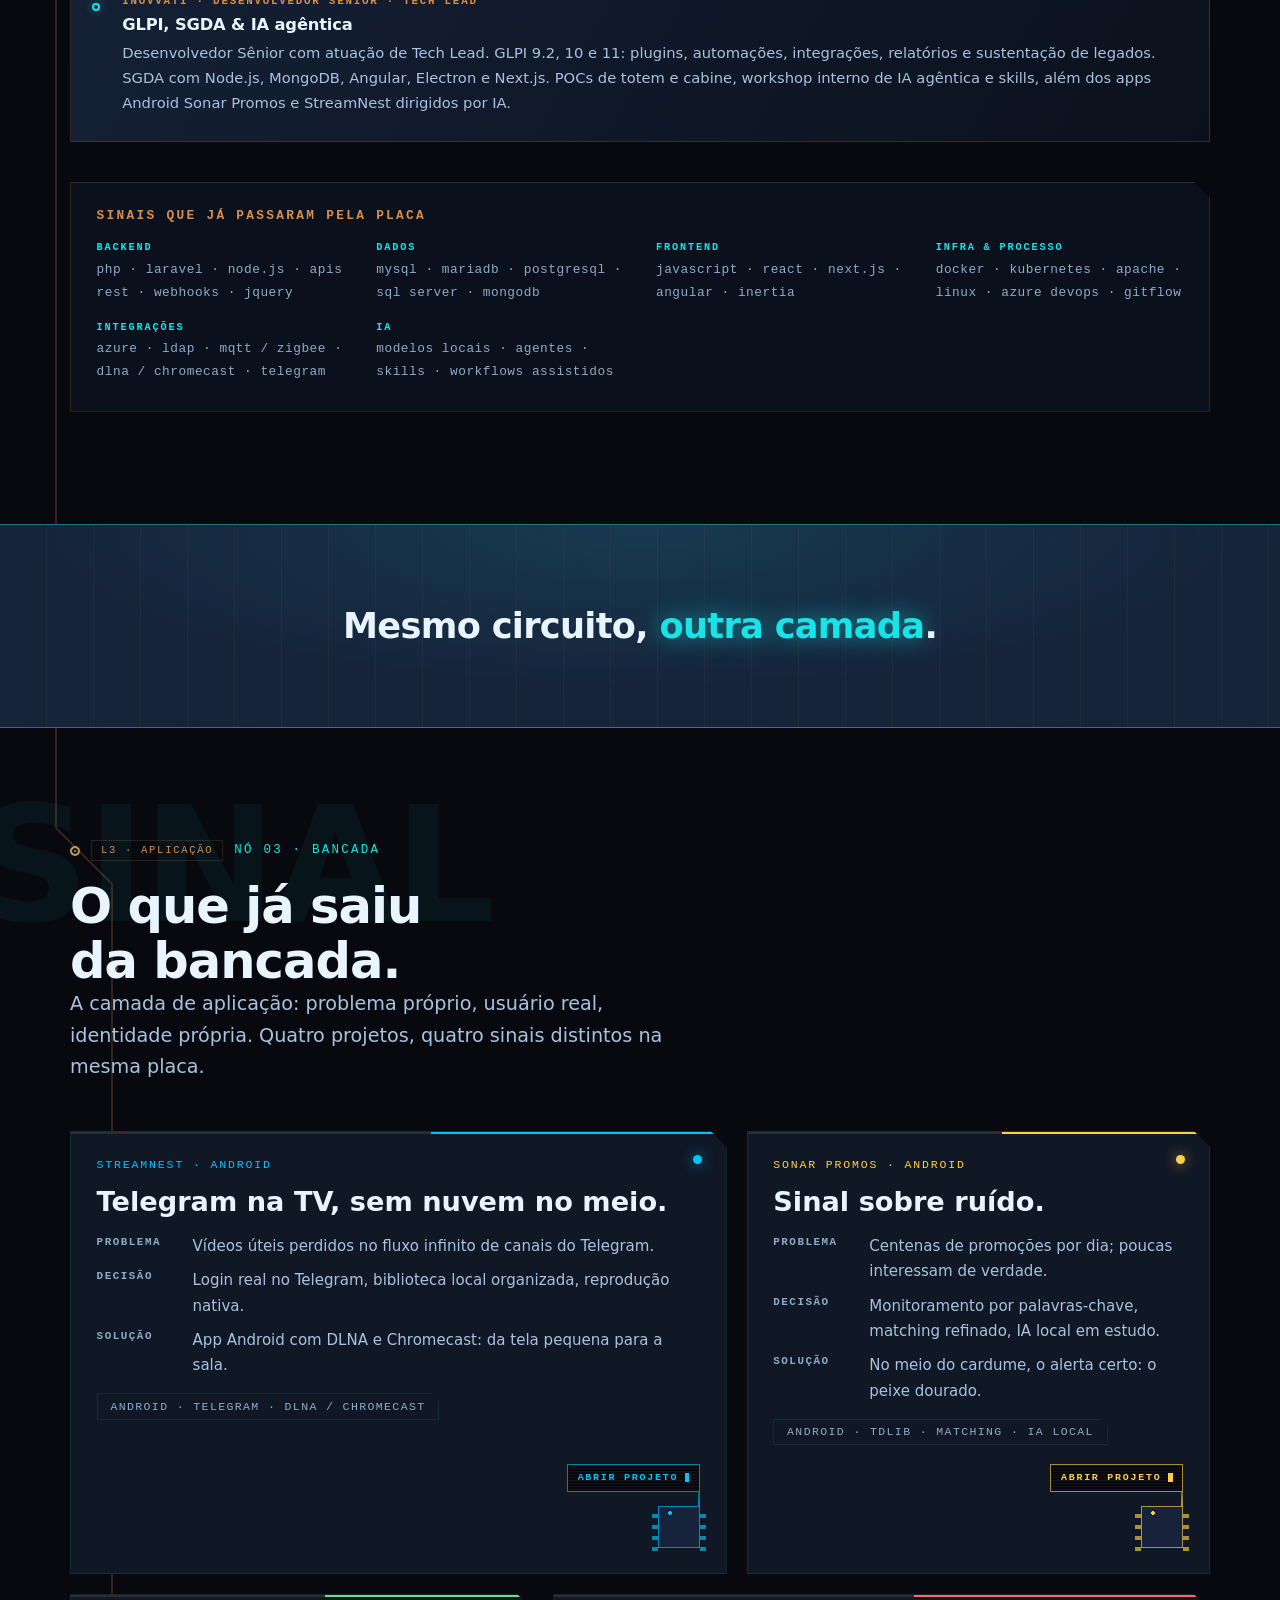
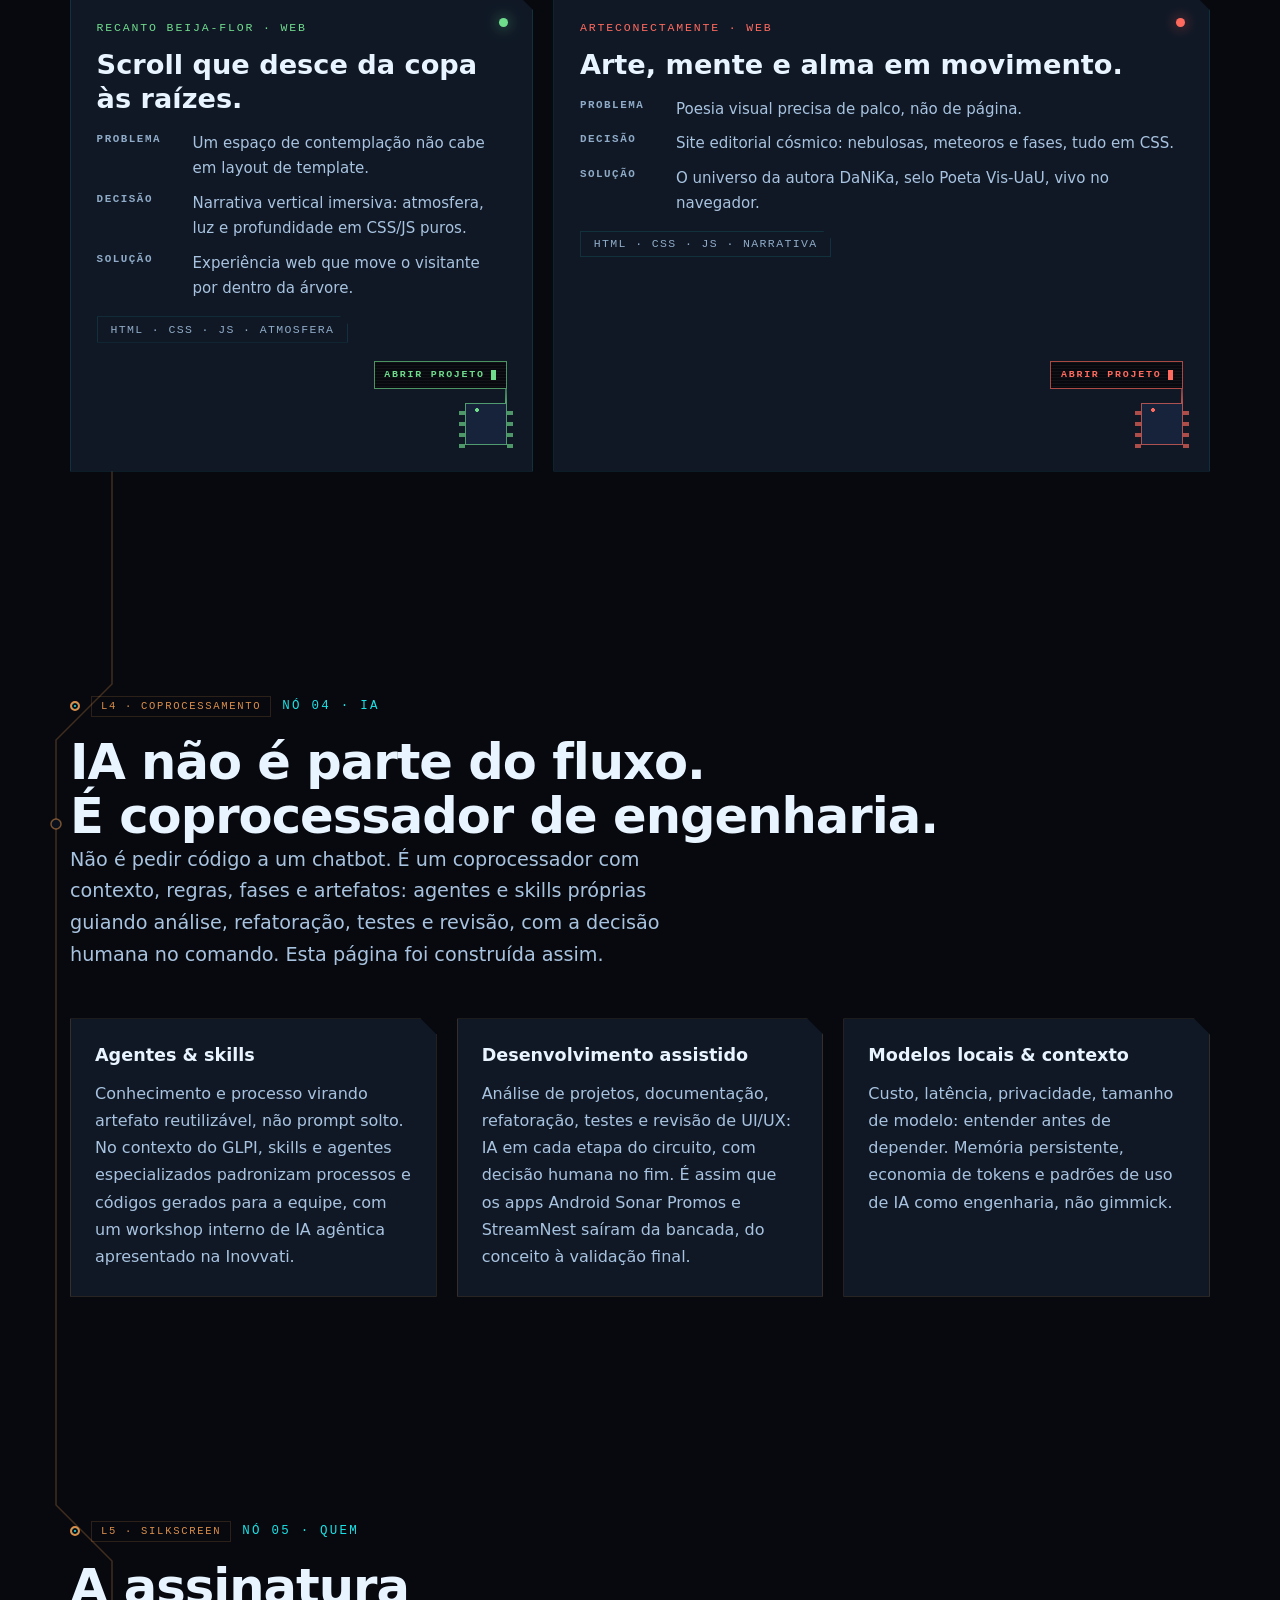
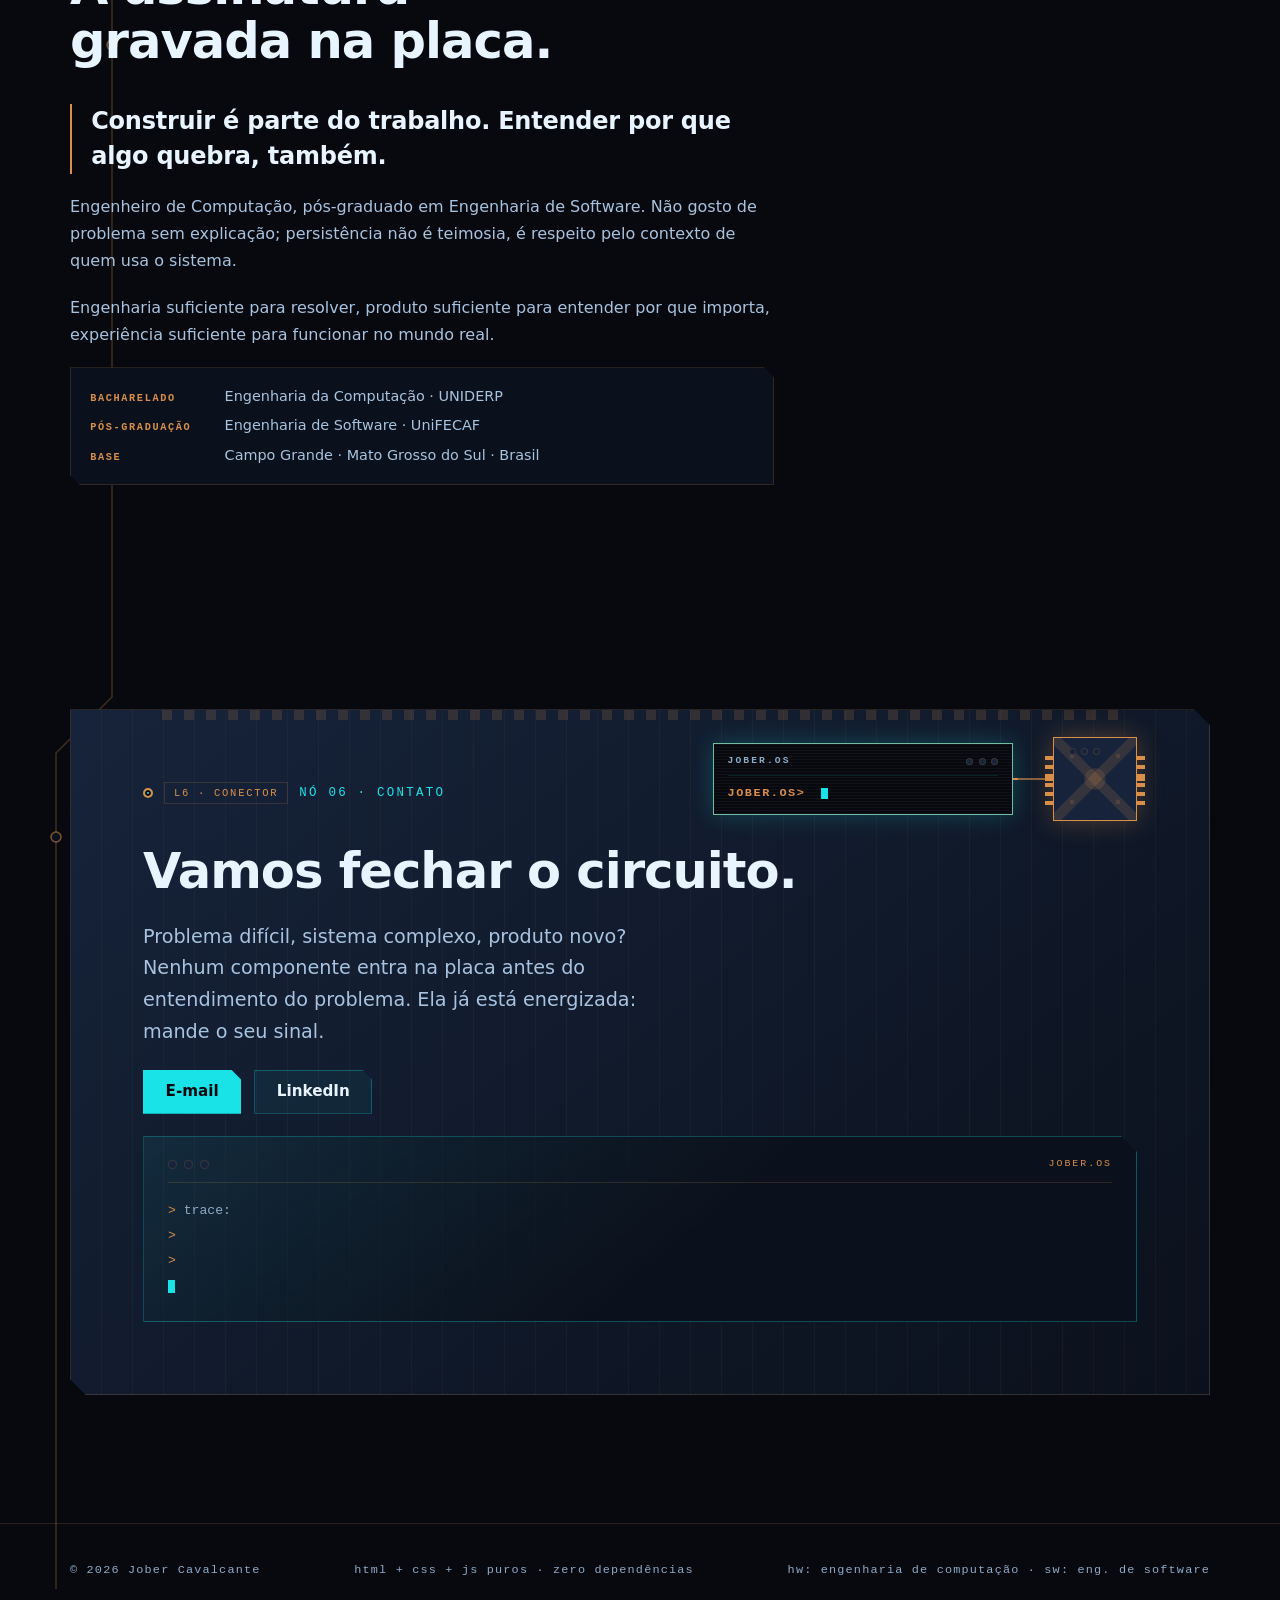
==== commit bda0152e: "feat(nó 06): terminal jober.os interativo com glitch de tela ao digitar" ====
--- a/site/index.html
+++ b/site/index.html
@@ -16,7 +16,7 @@
   <meta name="theme-color" content="#07090f">
   <meta name="color-scheme" content="dark">
   <link rel="icon" type="image/png" href="assets/logo.png">
-  <link rel="stylesheet" href="css/styles.css?v=6">
+  <link rel="stylesheet" href="css/styles.css?v=7">
   <script>document.documentElement.classList.replace("no-js", "js");</script>
 </head>
 <body>
@@ -361,7 +361,7 @@
             <a class="btn btn--primary" href="mailto:jober.cavalcante@gmail.com">E-mail</a>
             <a class="btn btn--ghost" href="https://www.linkedin.com/in/jobercavalcante/" target="_blank" rel="noopener">LinkedIn</a>
           </div>
-          <pre class="boot boot--final" id="boot-final" data-reveal aria-label="Status final do circuito"><span class="boot__bar" aria-hidden="true"><i></i><i></i><i></i><span>jober.os</span></span><span class="boot__line">trace: 100% · circuito fechado</span><span class="boot__line">todos os nós responderam</span><span class="boot__line boot__line--ai">jober.os estável · pronto para o próximo problema</span><span class="boot__cursor" aria-hidden="true"></span></pre>
+          <pre class="boot boot--final" id="boot-final" data-reveal><span class="boot__bar" aria-hidden="true"><i></i><i></i><i></i><span>jober.os</span></span><span class="boot__line">trace: 100% · circuito fechado</span><span class="boot__line">todos os nós responderam</span><span class="boot__line boot__line--ai">jober.os estável · pronto para o próximo problema</span><span class="boot__cursor" aria-hidden="true"></span></pre>
 
           <div class="cta-chip" id="cta-chip" aria-hidden="true">
             <div class="cta-chip__lcd">
@@ -392,7 +392,8 @@
 
   <div class="toast" id="toast" role="status" aria-live="polite"></div>
 
-  <script src="js/script.js?v=6" defer></script>
+  <script src="js/script.js?v=7" defer></script>
   <script src="js/board-fx.js?v=6" defer></script>
+  <script src="js/glitch-fx.js?v=7" defer></script>
 </body>
 </html>
--- a/site/css/styles.css
+++ b/site/css/styles.css
@@ -1341,3 +1341,82 @@
   .case__arc li { grid-template-columns: 1fr; gap: .15rem; }
   .cta-panel { padding: 2rem 1.4rem; }
 }
+
+/* ---------- terminal interativo jober.os (boot final, nó 06) ---------- */
+.boot--final { position: relative; }
+.boot--final:focus-within {
+  border-color: var(--accent);
+  box-shadow: 0 0 18px rgba(26, 227, 231, .14);
+}
+.term-hint { color: var(--dim); }
+.term-line { display: block; white-space: pre-wrap; }
+.term-prompt { color: var(--copper); }
+.term-typed { color: var(--accent); }
+.term-echo { color: var(--muted); }
+.term-echo--crash { color: var(--accent); }
+.term-field {
+  position: absolute; inset: 0;
+  width: 100%; height: 100%;
+  opacity: 0; border: 0; margin: 0; padding: 0;
+  font: inherit; color: transparent; caret-color: transparent;
+  background: transparent; outline: none;
+}
+
+/* ---------- glitch de tela · resposta ao terminal jober.os ---------- */
+#glitch-overlay {
+  position: fixed; inset: 0; z-index: 9990; pointer-events: none;
+  opacity: 0; mix-blend-mode: screen;
+  animation: glitch-fade .85s steps(6) both;
+}
+#glitch-overlay::before,
+#glitch-overlay::after {
+  content: ""; position: absolute; inset: 0;
+  animation: glitch-slice .85s steps(1) both;
+}
+#glitch-overlay::before { background: rgba(26, 227, 231, .16); }
+#glitch-overlay::after  { background: rgba(255, 61, 113, .14); }
+#glitch-overlay.is-static { opacity: .16; animation: none; }
+
+body.is-glitching {
+  animation: screen-tilt .85s linear both,
+             screen-distort .85s linear both;
+}
+
+@keyframes screen-tilt {
+  0%   { transform: none; }
+  10%  { transform: rotate(-1.5deg) translateX(-6px); }
+  20%  { transform: rotate(1.2deg) skewX(-2.5deg); }
+  30%  { transform: rotate(-1deg) translateY(4px); }
+  40%  { transform: rotate(1.8deg) translateX(7px); }
+  50%  { transform: rotate(-1.4deg) skewX(2deg); }
+  60%  { transform: rotate(.9deg) translateY(-5px); }
+  70%  { transform: rotate(-.7deg) translateX(5px); }
+  80%  { transform: rotate(.4deg); }
+  90%  { transform: rotate(-.3deg); }
+  100% { transform: none; }
+}
+@keyframes screen-distort {
+  0%, 100% { filter: none; }
+  15% { filter: saturate(2) contrast(1.25) hue-rotate(-12deg); }
+  45% { filter: saturate(1.4) contrast(1.1) hue-rotate(8deg); }
+  70% { filter: saturate(2.4) contrast(1.35) hue-rotate(-20deg); }
+}
+@keyframes glitch-fade {
+  0%   { opacity: 0; }
+  8%   { opacity: .55; }
+  20%  { opacity: .25; }
+  35%  { opacity: .6; }
+  55%  { opacity: .15; }
+  75%  { opacity: .5; }
+  100% { opacity: 0; }
+}
+@keyframes glitch-slice {
+  0%   { clip-path: inset(0 0 82% 0); transform: translateX(-14px); }
+  12%  { clip-path: inset(58% 0 8% 0); transform: translateX(10px); }
+  25%  { clip-path: inset(28% 0 52% 0); transform: translateX(-8px); }
+  40%  { clip-path: inset(72% 0 6% 0); transform: translateX(12px); }
+  55%  { clip-path: inset(12% 0 74% 0); transform: translateX(-12px); }
+  70%  { clip-path: inset(44% 0 34% 0); transform: translateX(9px); }
+  85%  { clip-path: inset(80% 0 2% 0); transform: translateX(-6px); }
+  100% { clip-path: inset(0 0 100% 0); transform: none; }
+}
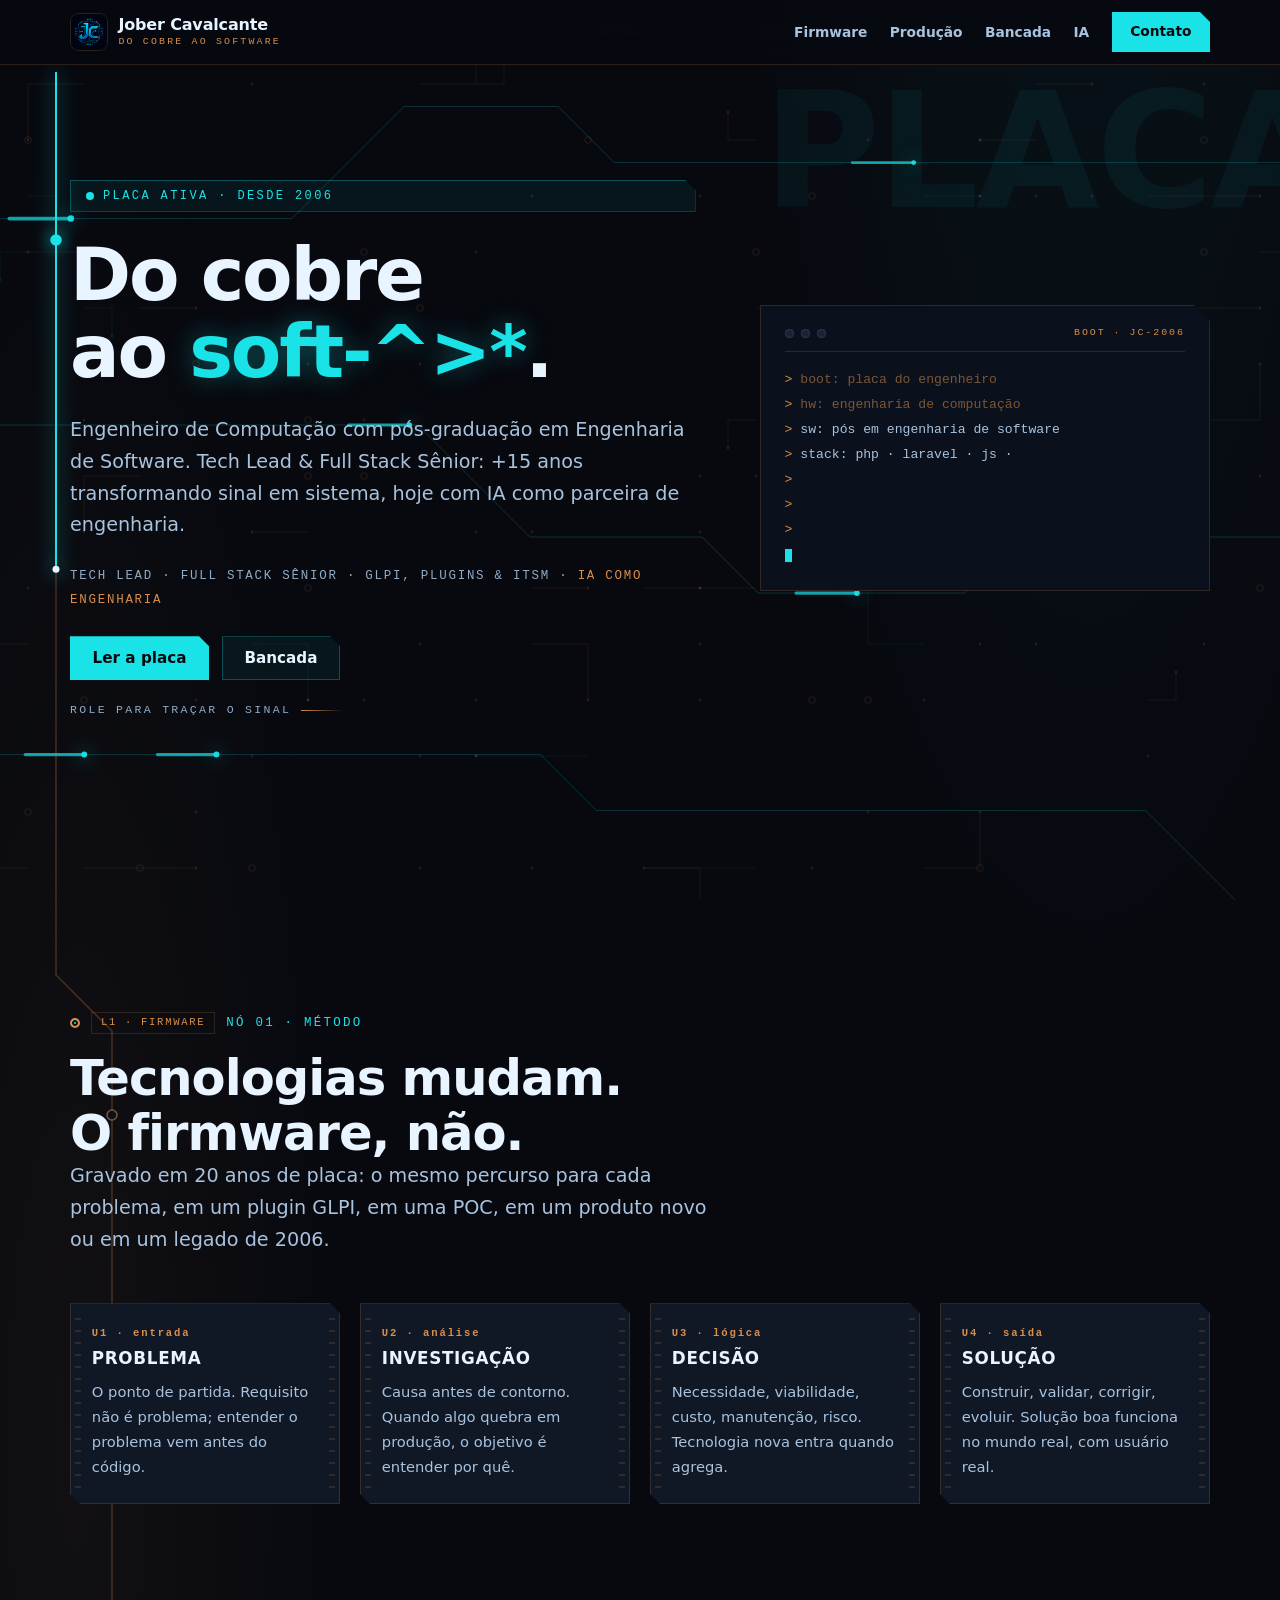
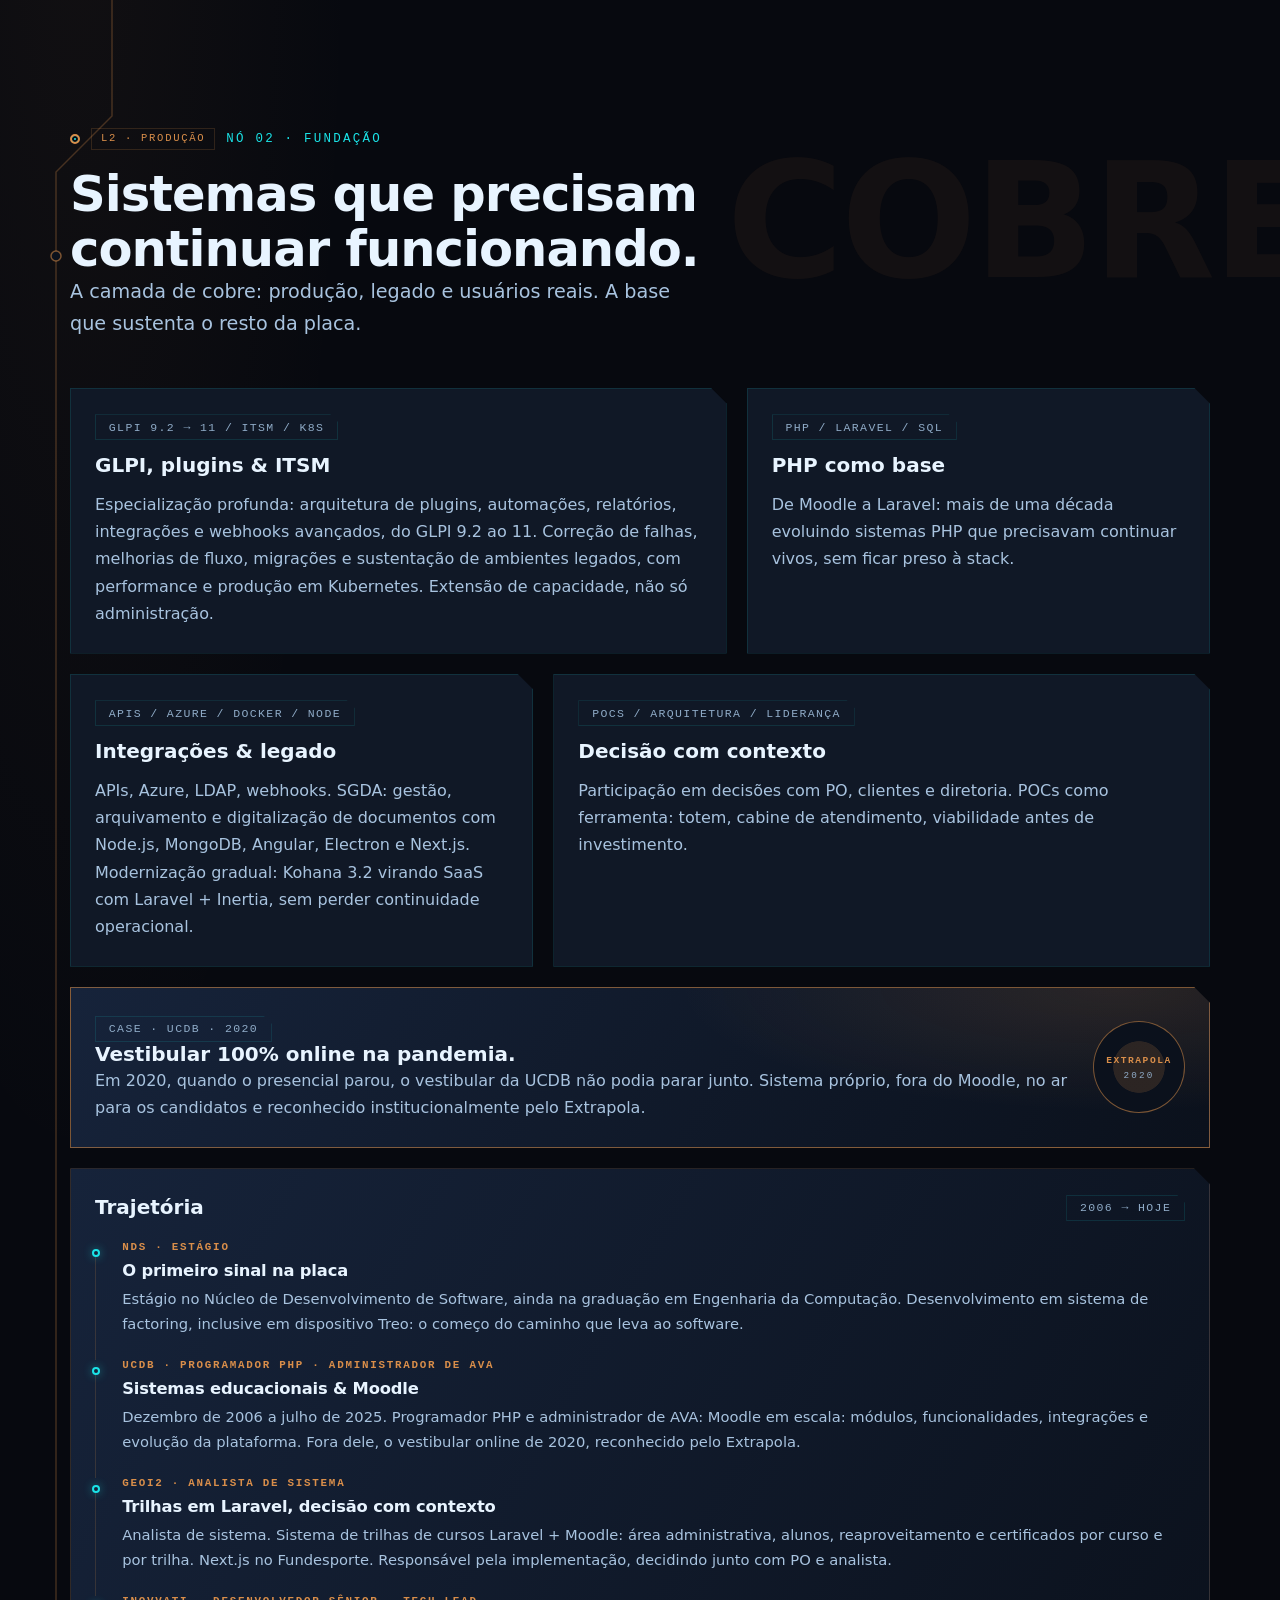
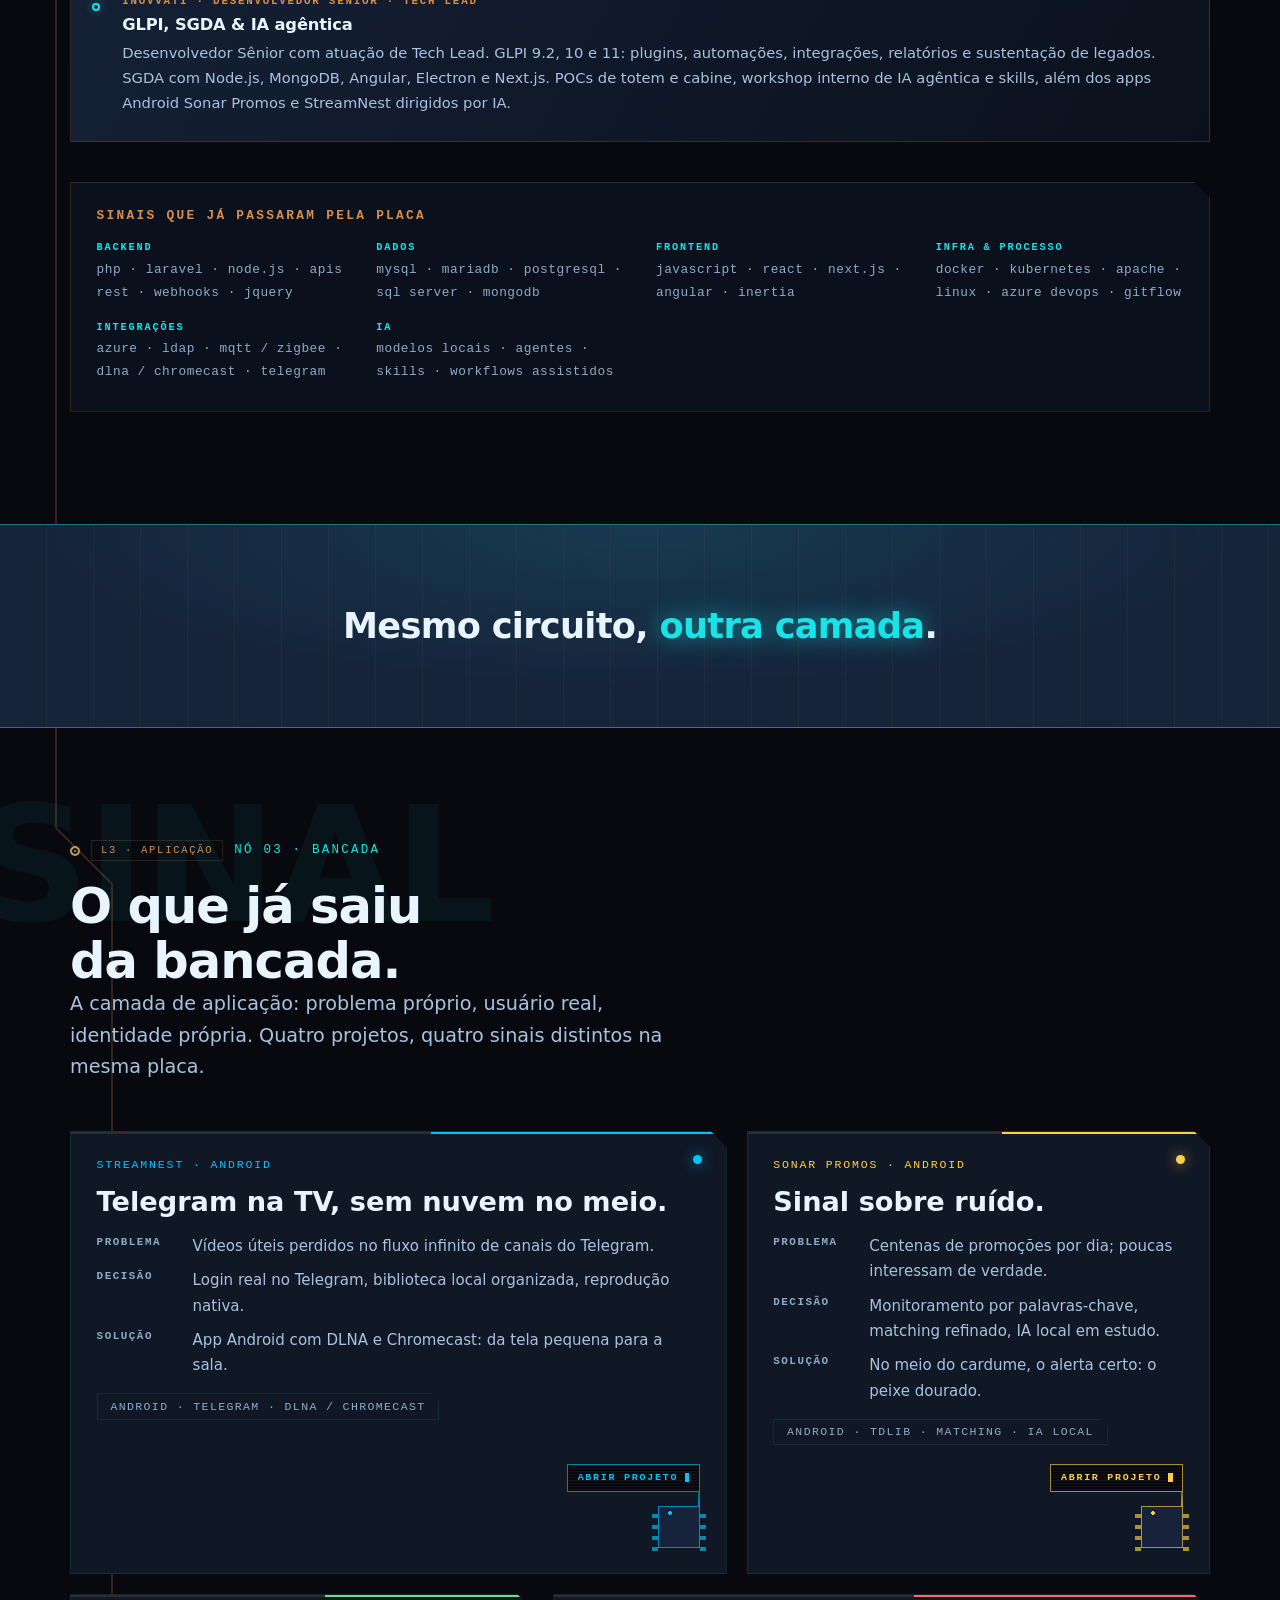
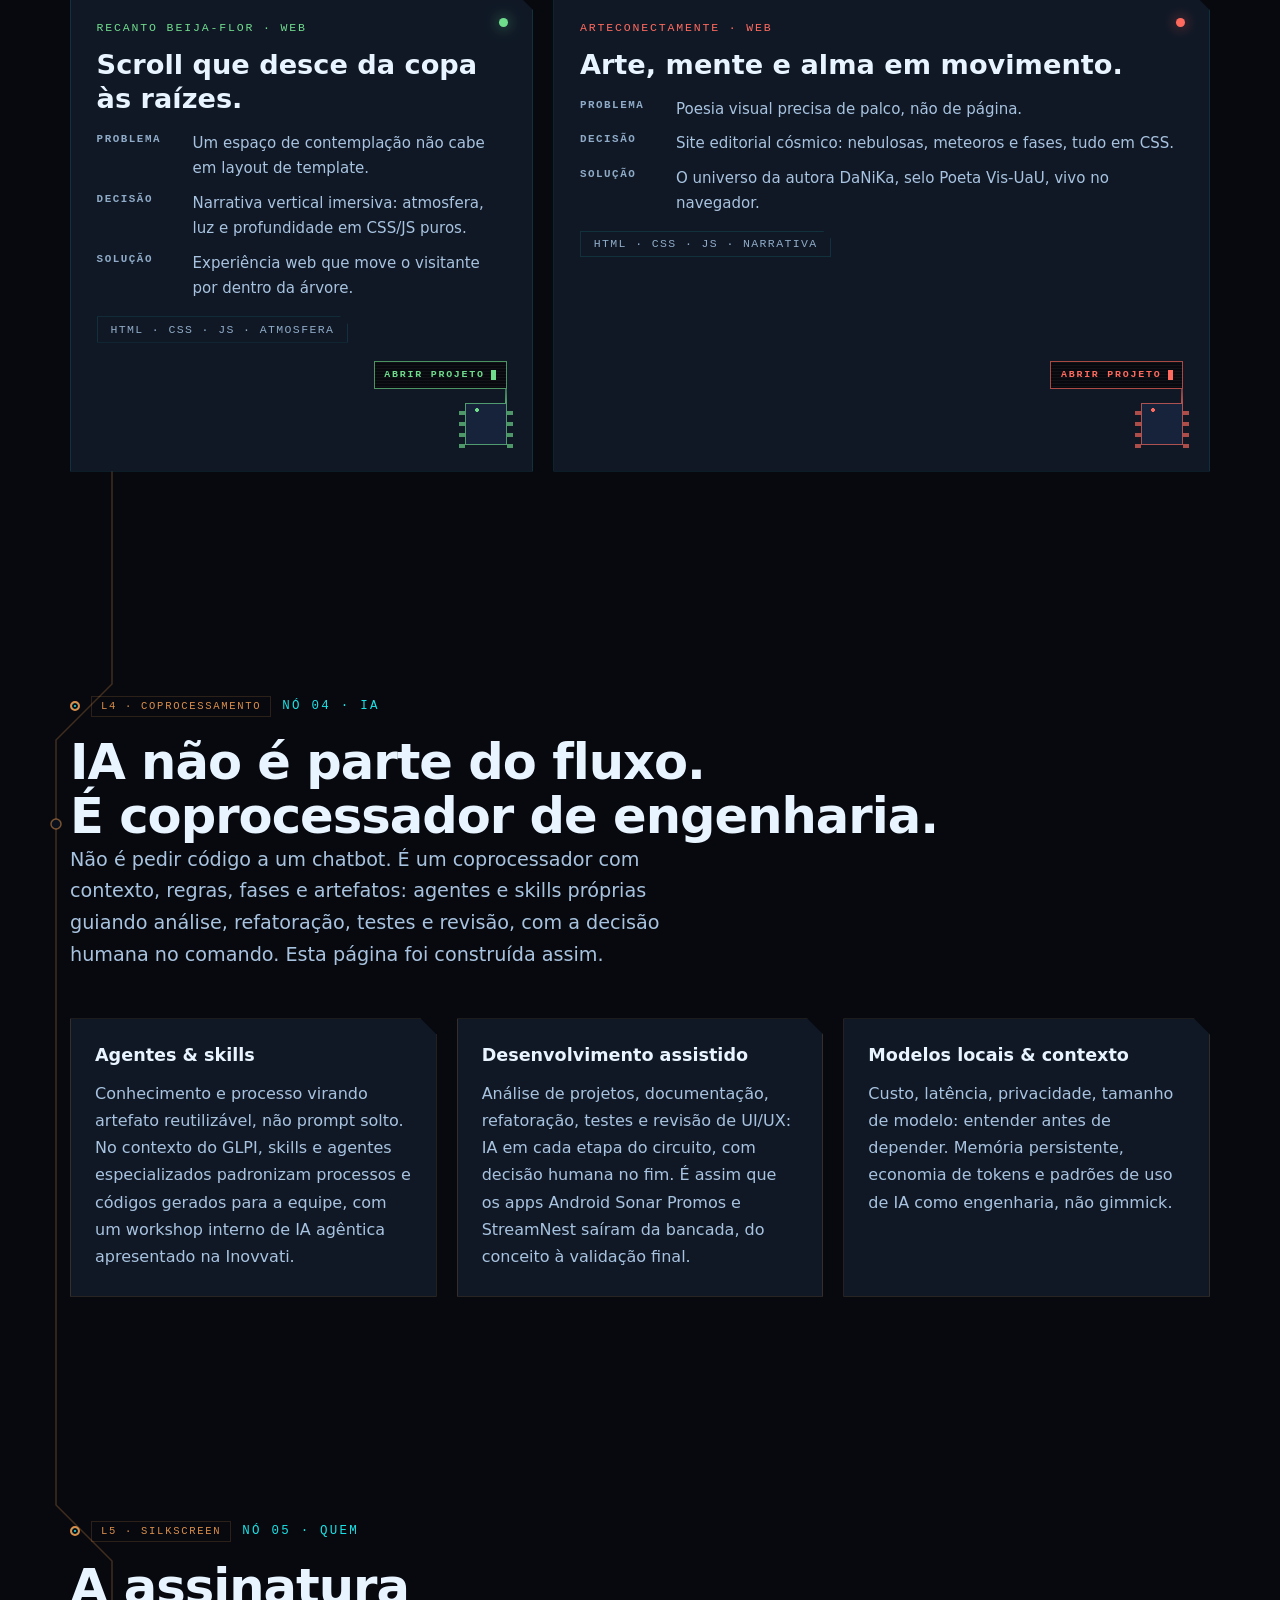
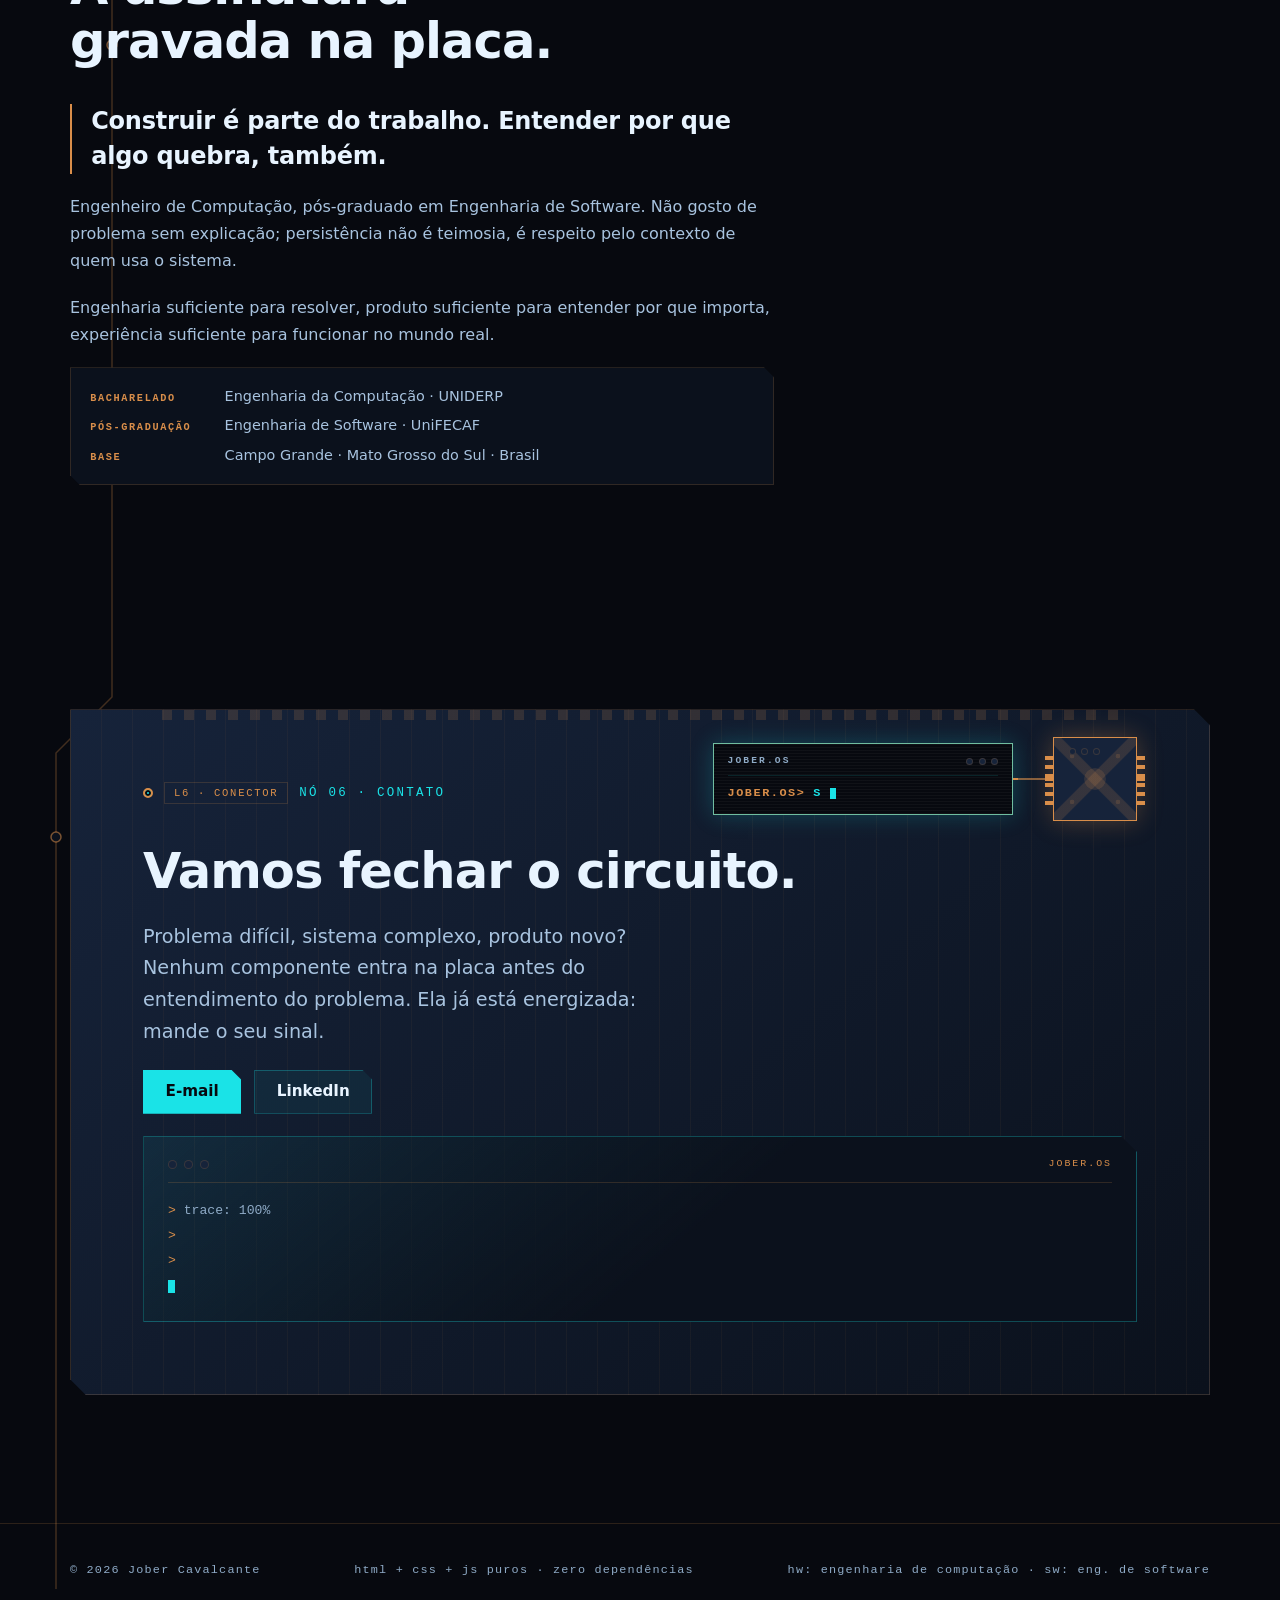
==== commit a7521c17: "feat: substitui logo do site (nav + favicon) pela nova marca" ====
--- a/site/index.html
+++ b/site/index.html
@@ -15,7 +15,7 @@
   <meta name="twitter:card" content="summary_large_image">
   <meta name="theme-color" content="#07090f">
   <meta name="color-scheme" content="dark">
-  <link rel="icon" type="image/png" href="assets/logo.png">
+  <link rel="icon" type="image/png" href="assets/logo.png?v=8">
   <link rel="stylesheet" href="css/styles.css?v=7">
   <script>document.documentElement.classList.replace("no-js", "js");</script>
 </head>
@@ -31,7 +31,7 @@
   <header class="nav">
     <div class="container nav__inner">
       <a class="nav__brand" href="#topo" aria-label="Início · Jober Cavalcante">
-        <img src="assets/logo.png" alt="" width="38" height="38">
+        <img src="assets/logo.png?v=8" alt="" width="38" height="38">
         <span>Jober Cavalcante<small>do cobre ao software</small></span>
       </a>
 
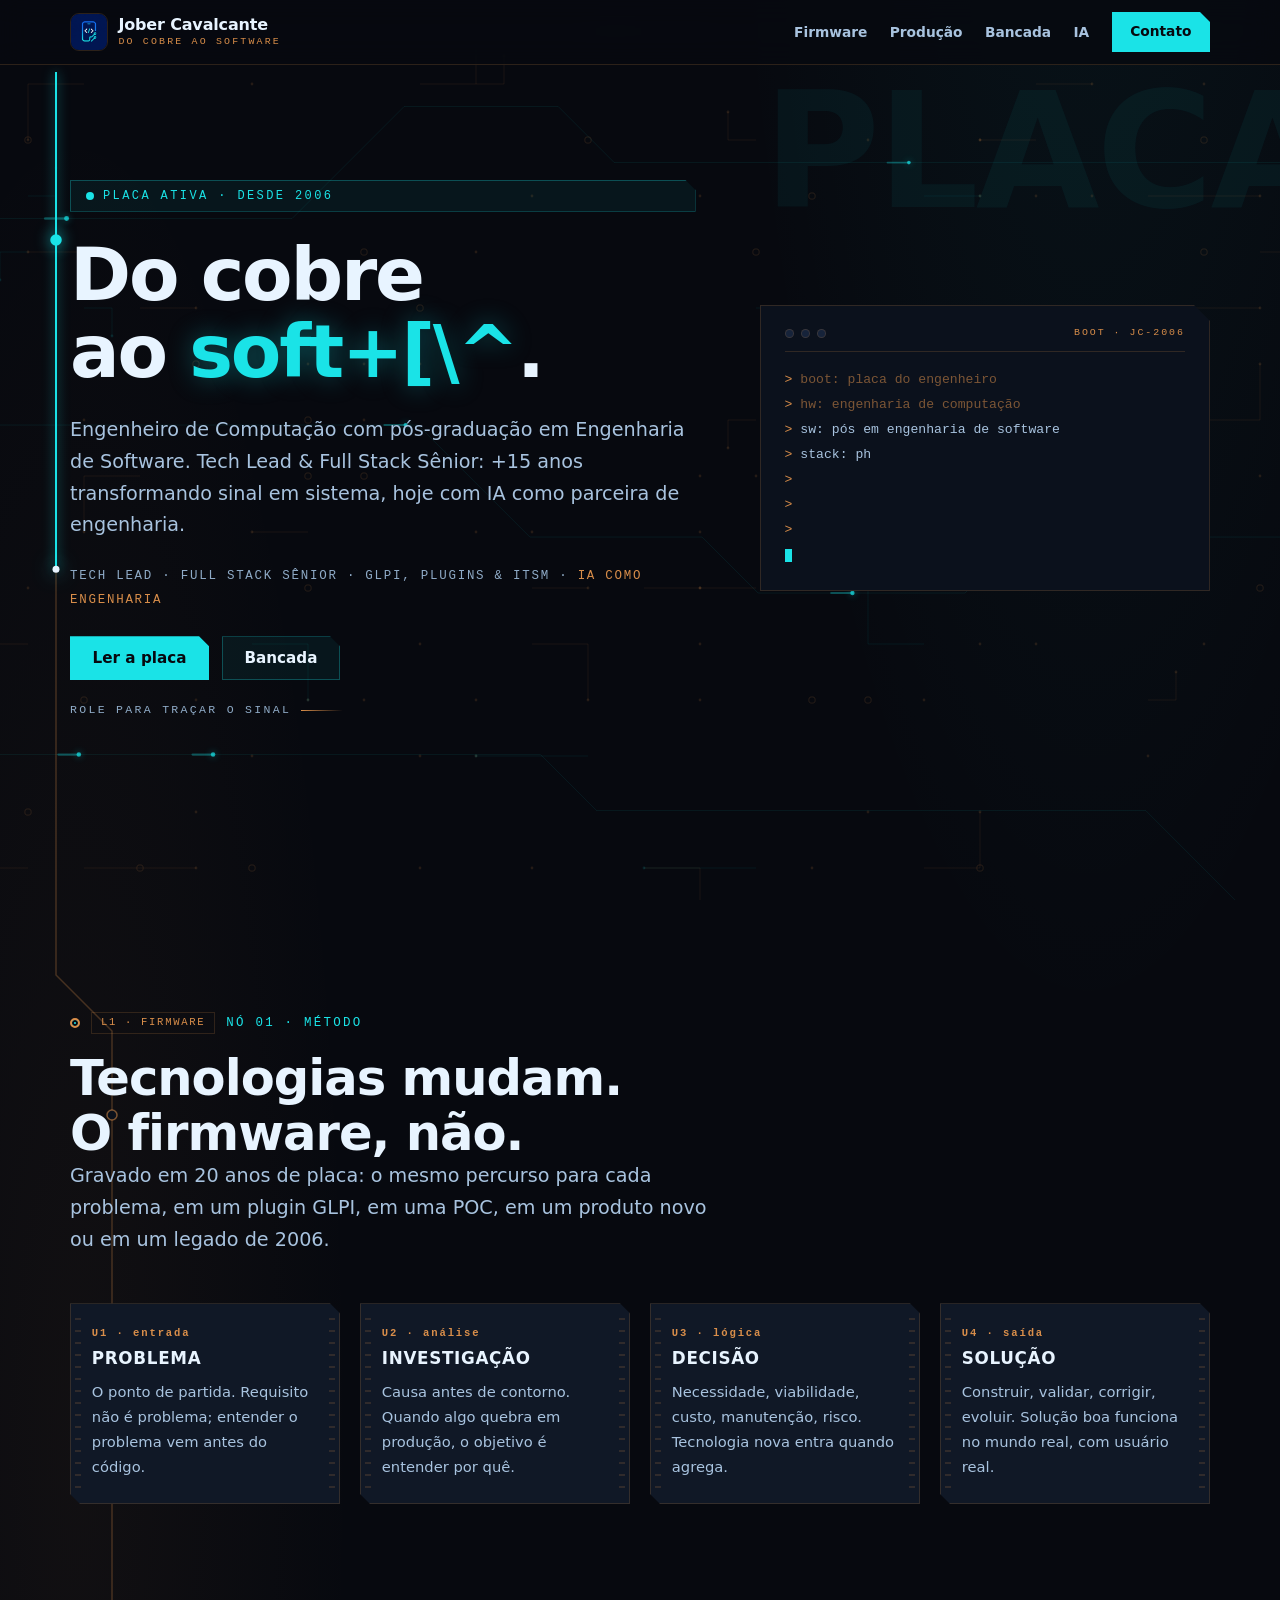
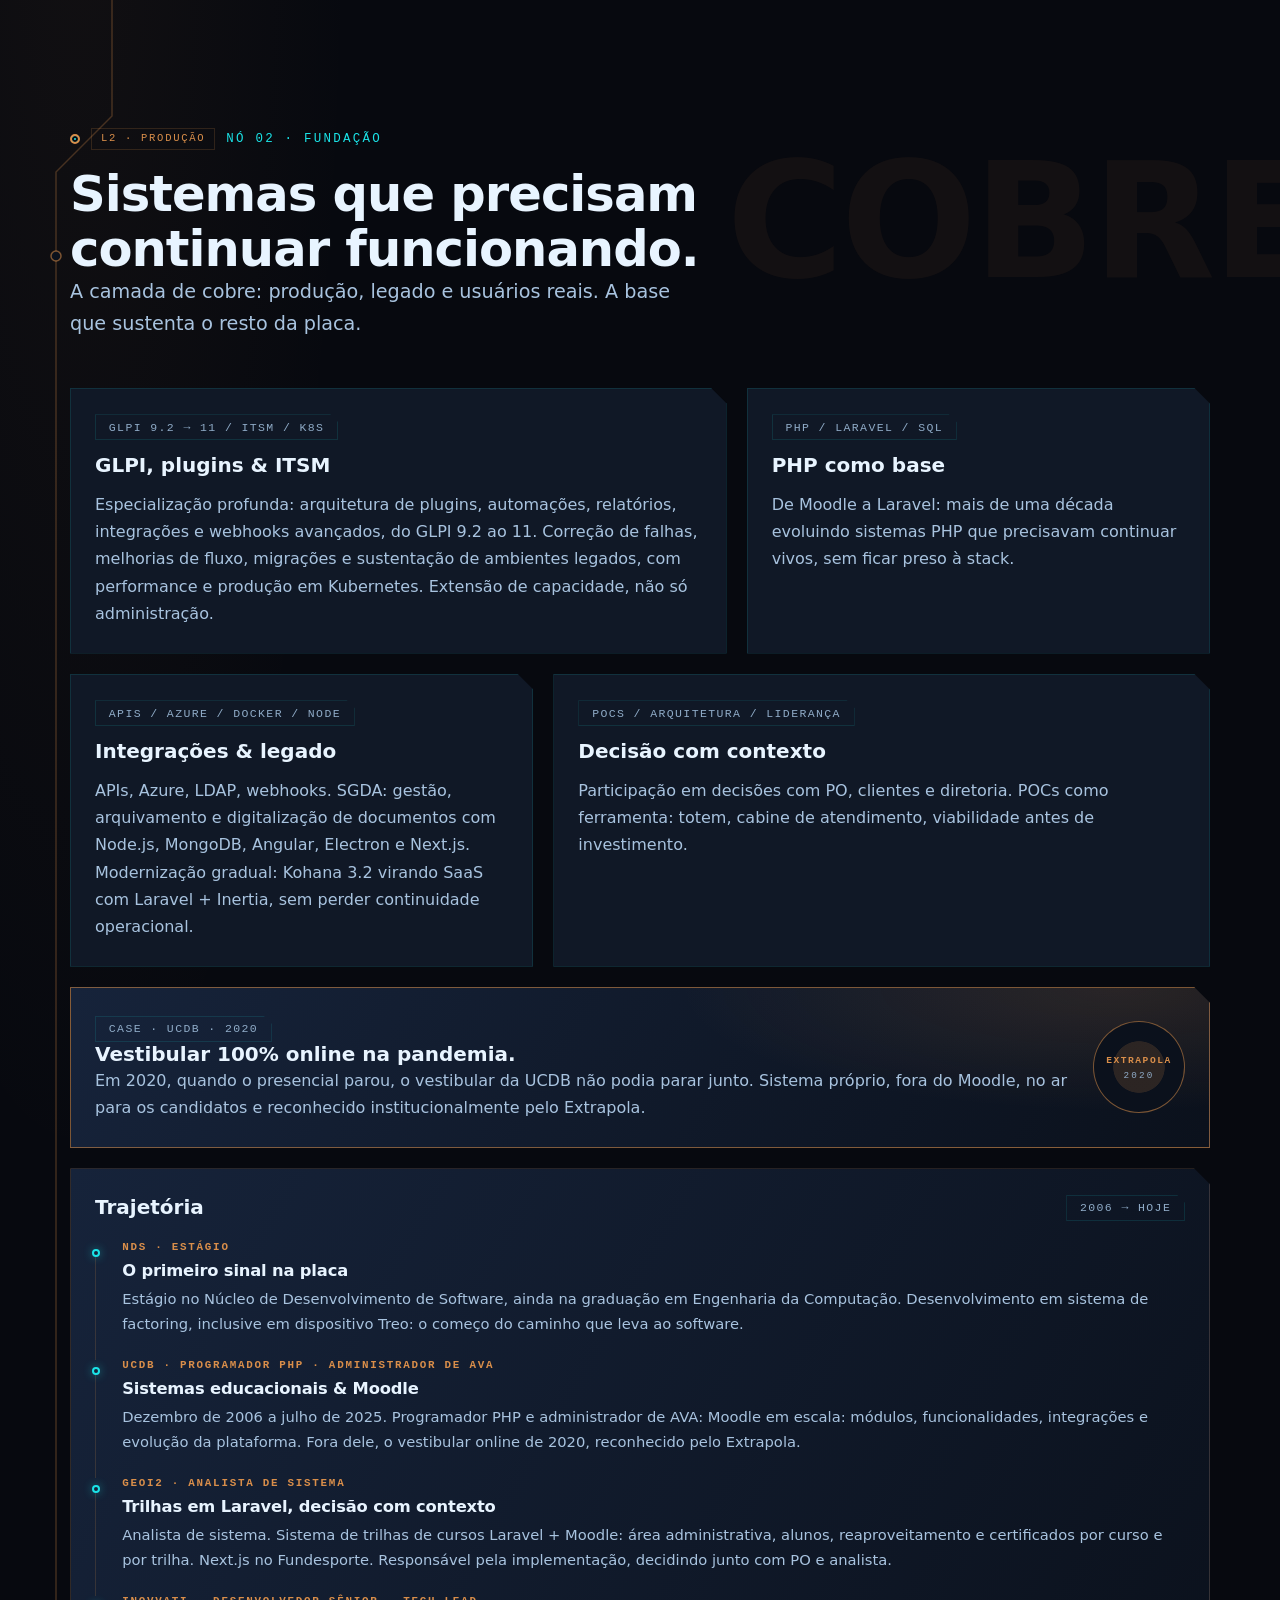
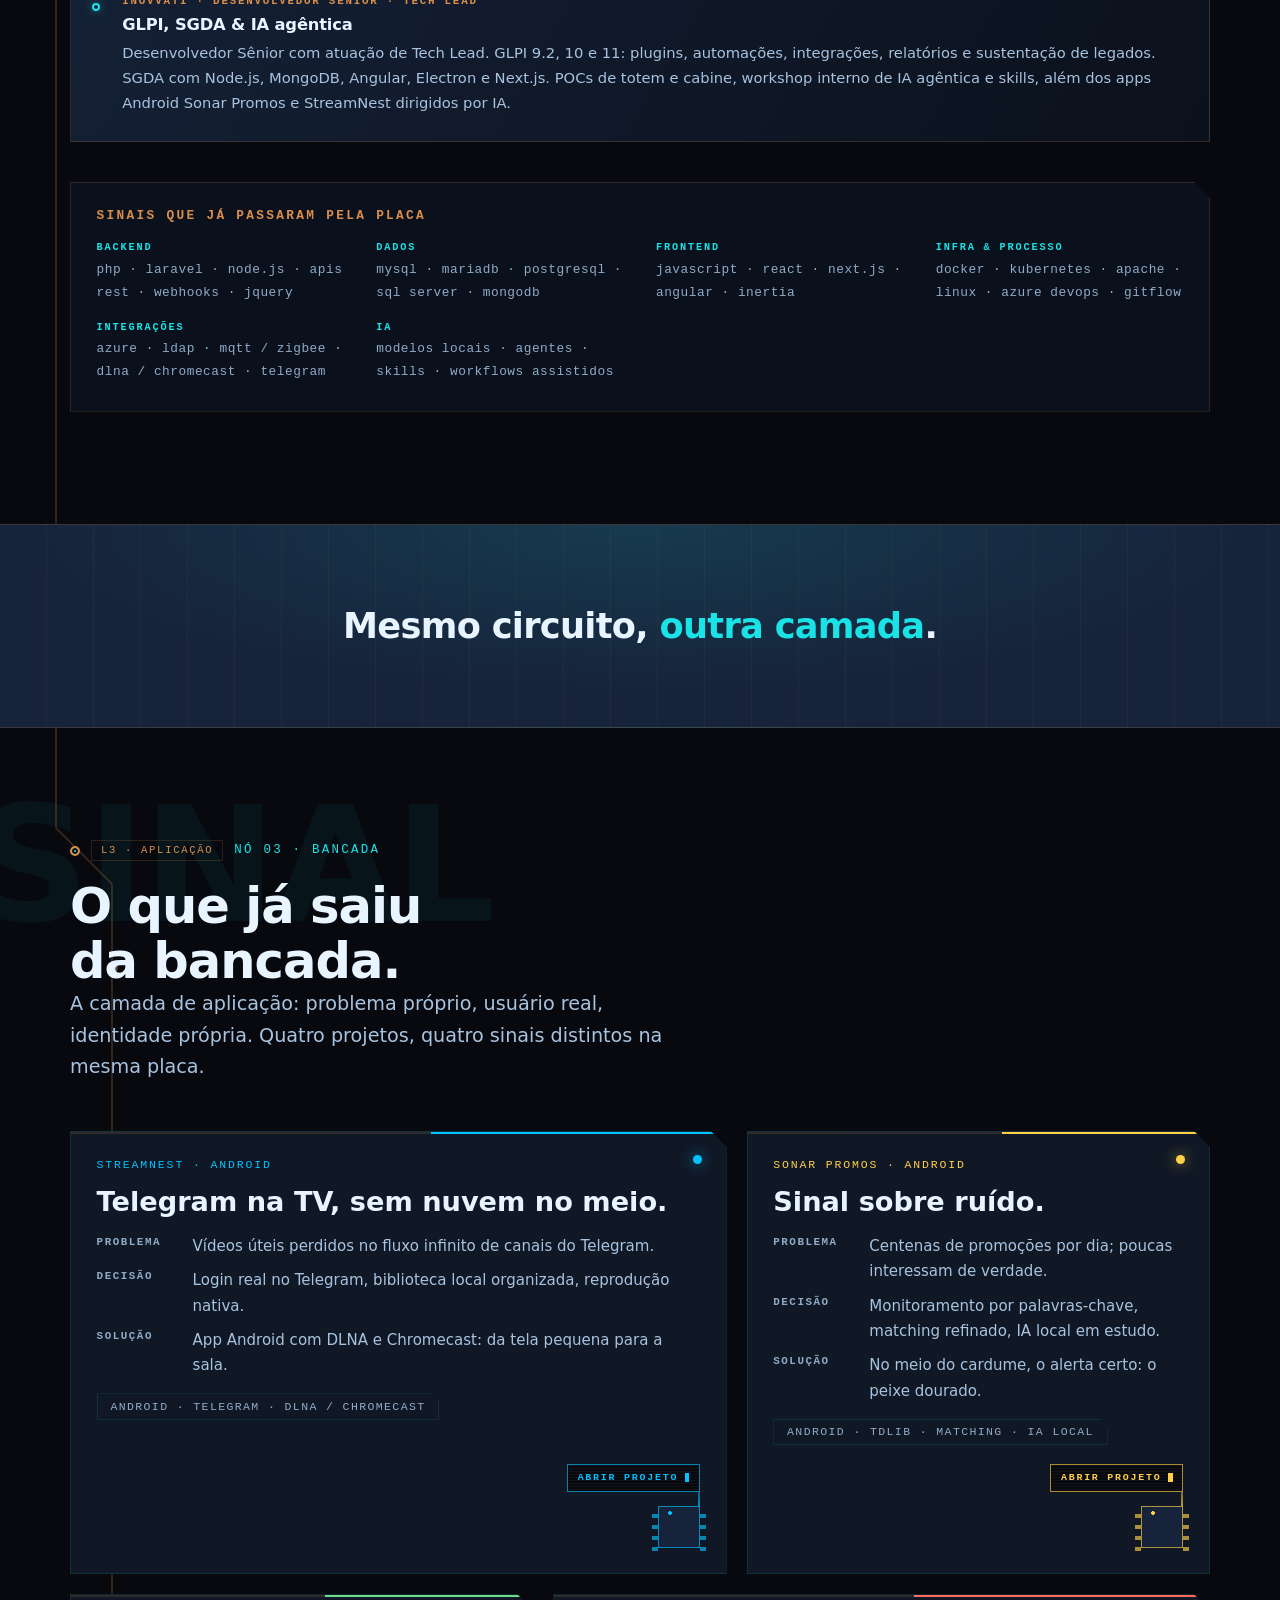
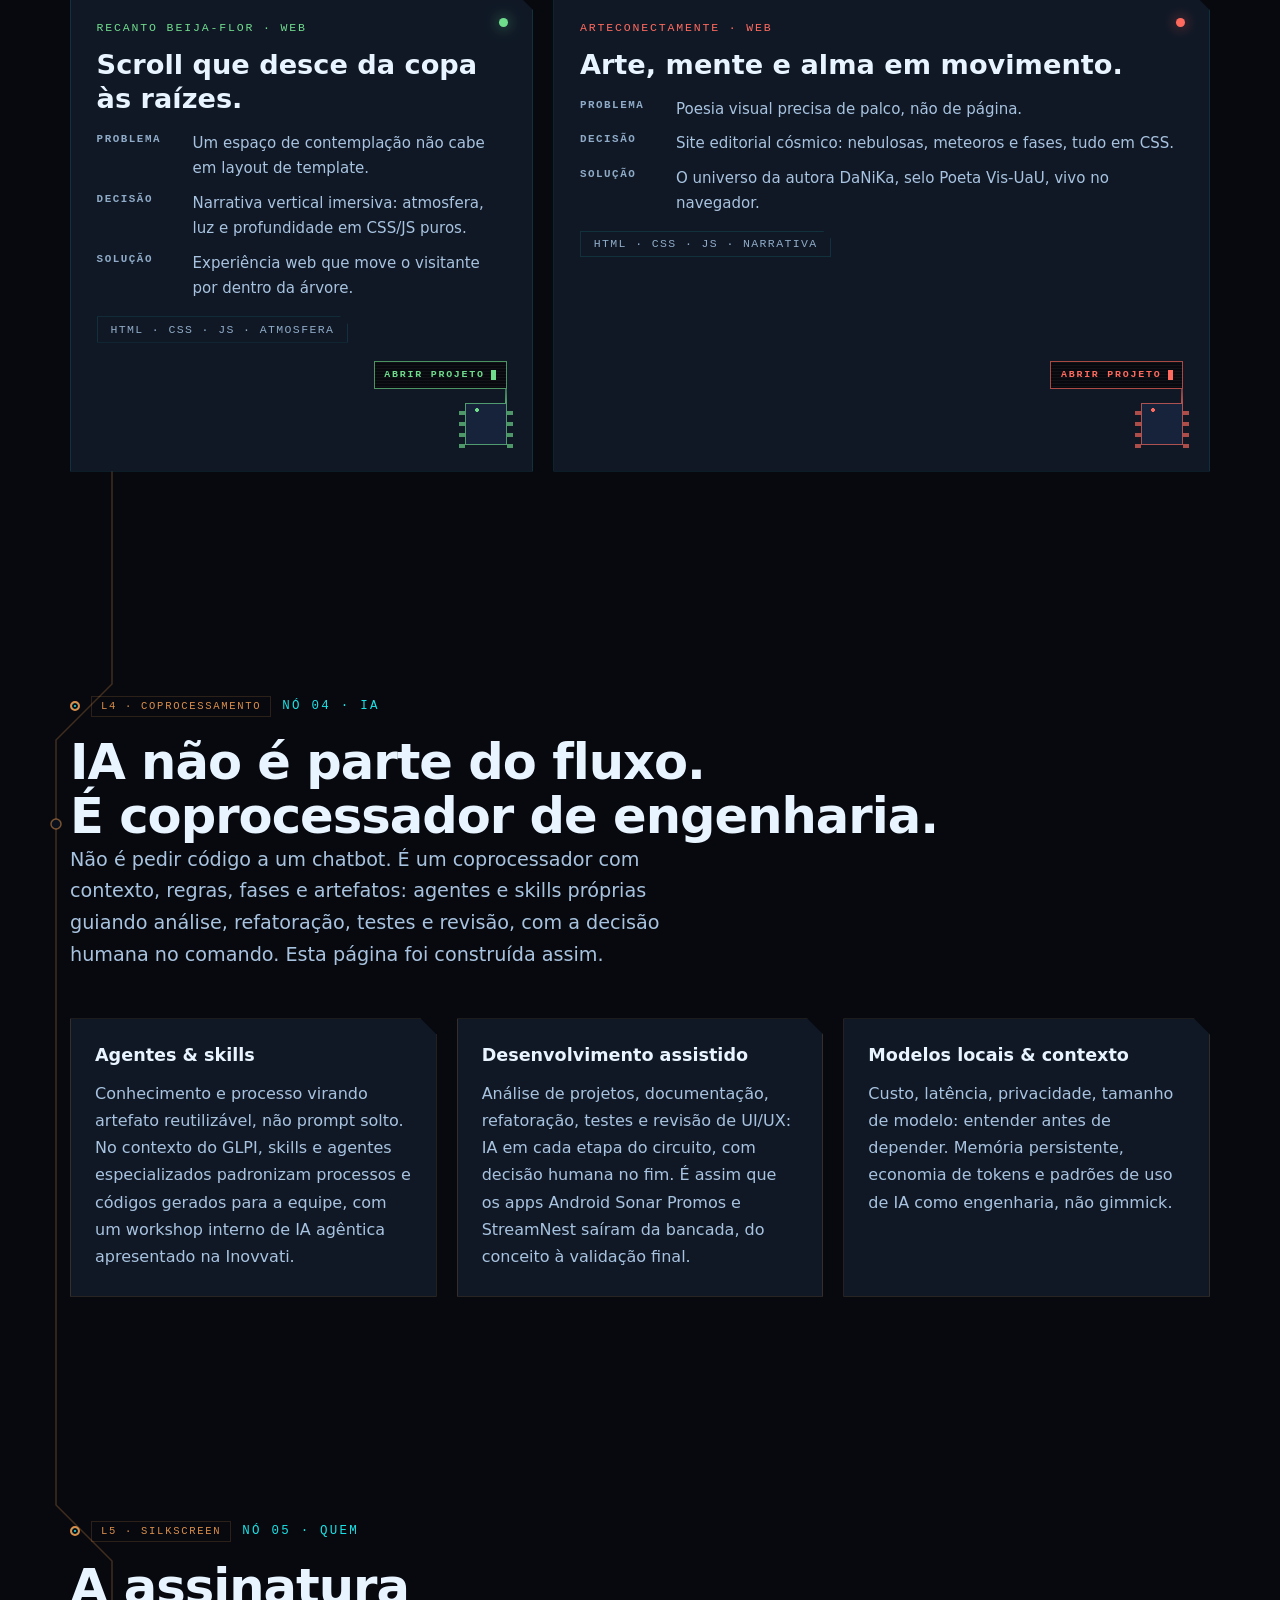
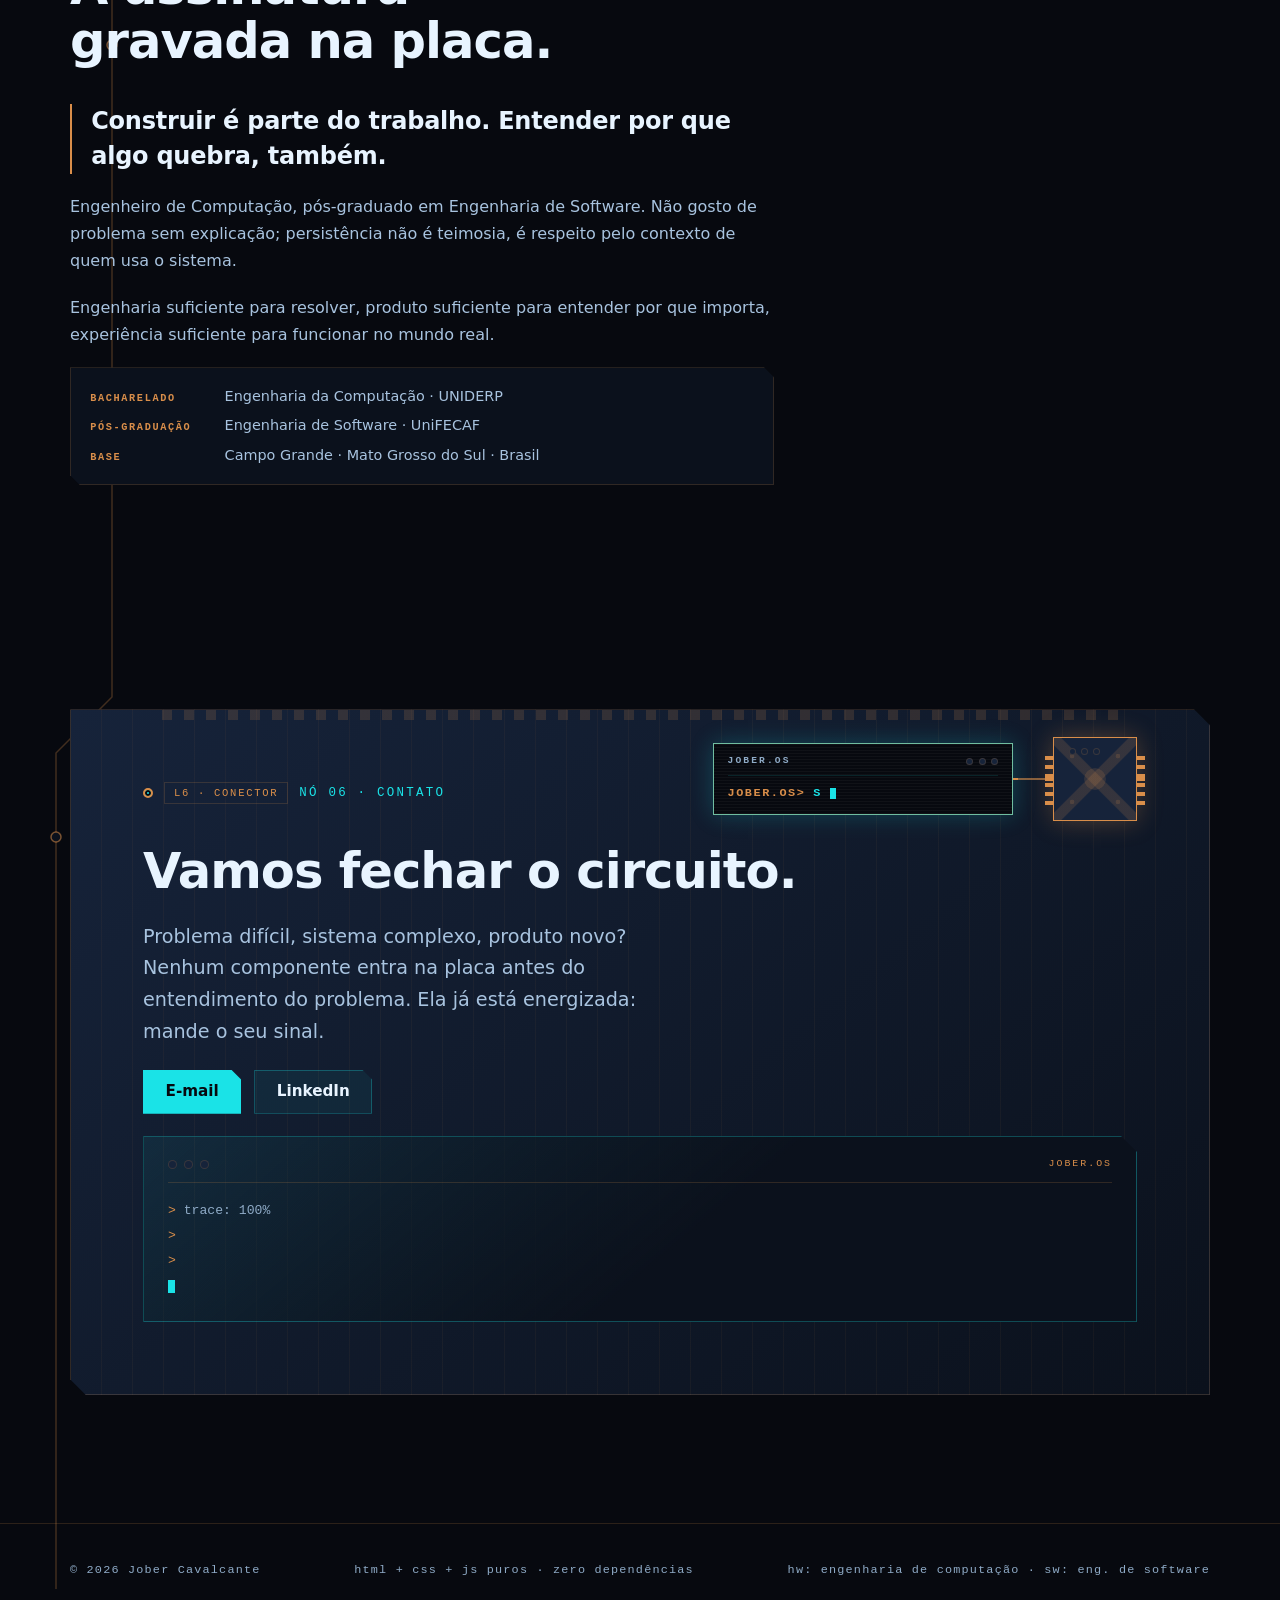
==== commit 32ca9718: "Revert "feat: substitui logo do site (nav + favicon) pela nova marca" This reverts commit a7521c1702" ====
--- a/site/index.html
+++ b/site/index.html
@@ -15,7 +15,7 @@
   <meta name="twitter:card" content="summary_large_image">
   <meta name="theme-color" content="#07090f">
   <meta name="color-scheme" content="dark">
-  <link rel="icon" type="image/png" href="assets/logo.png?v=8">
+  <link rel="icon" type="image/png" href="assets/logo.png">
   <link rel="stylesheet" href="css/styles.css?v=7">
   <script>document.documentElement.classList.replace("no-js", "js");</script>
 </head>
@@ -31,7 +31,7 @@
   <header class="nav">
     <div class="container nav__inner">
       <a class="nav__brand" href="#topo" aria-label="Início · Jober Cavalcante">
-        <img src="assets/logo.png?v=8" alt="" width="38" height="38">
+        <img src="assets/logo.png" alt="" width="38" height="38">
         <span>Jober Cavalcante<small>do cobre ao software</small></span>
       </a>
 
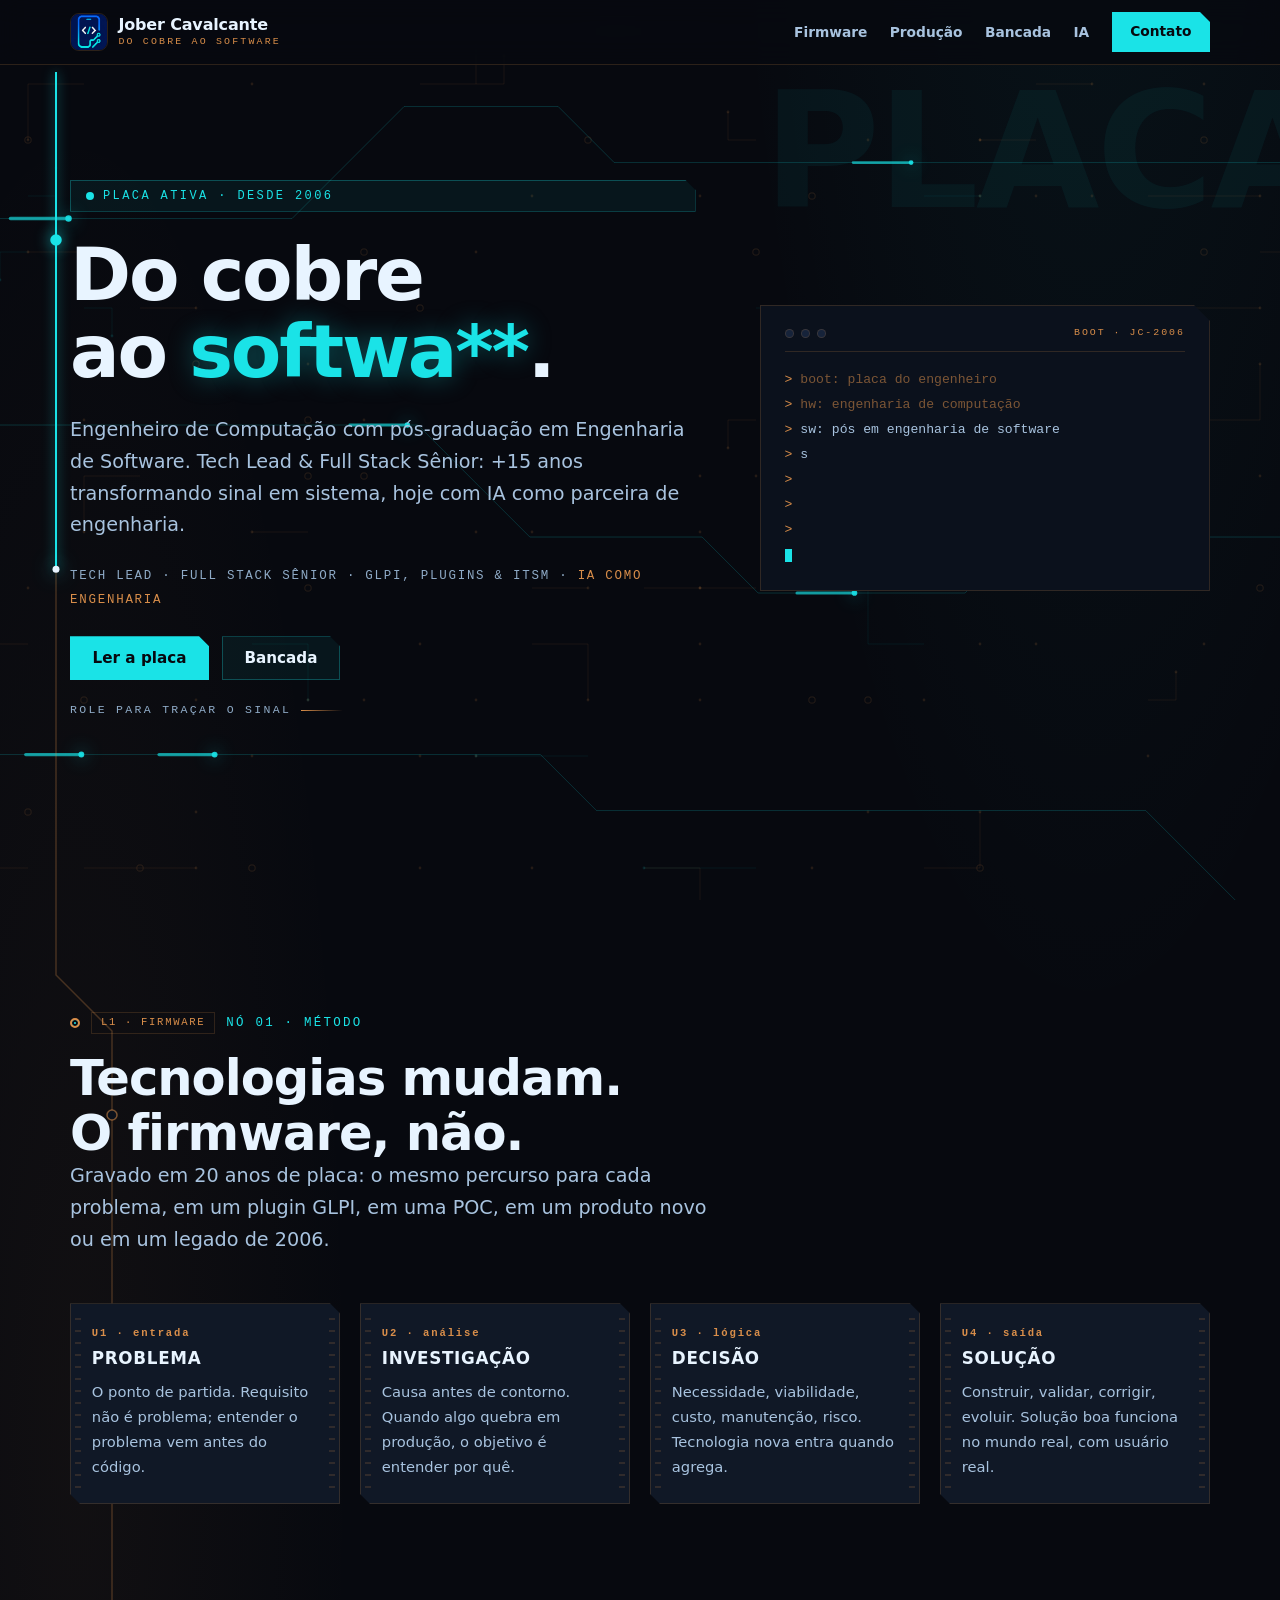
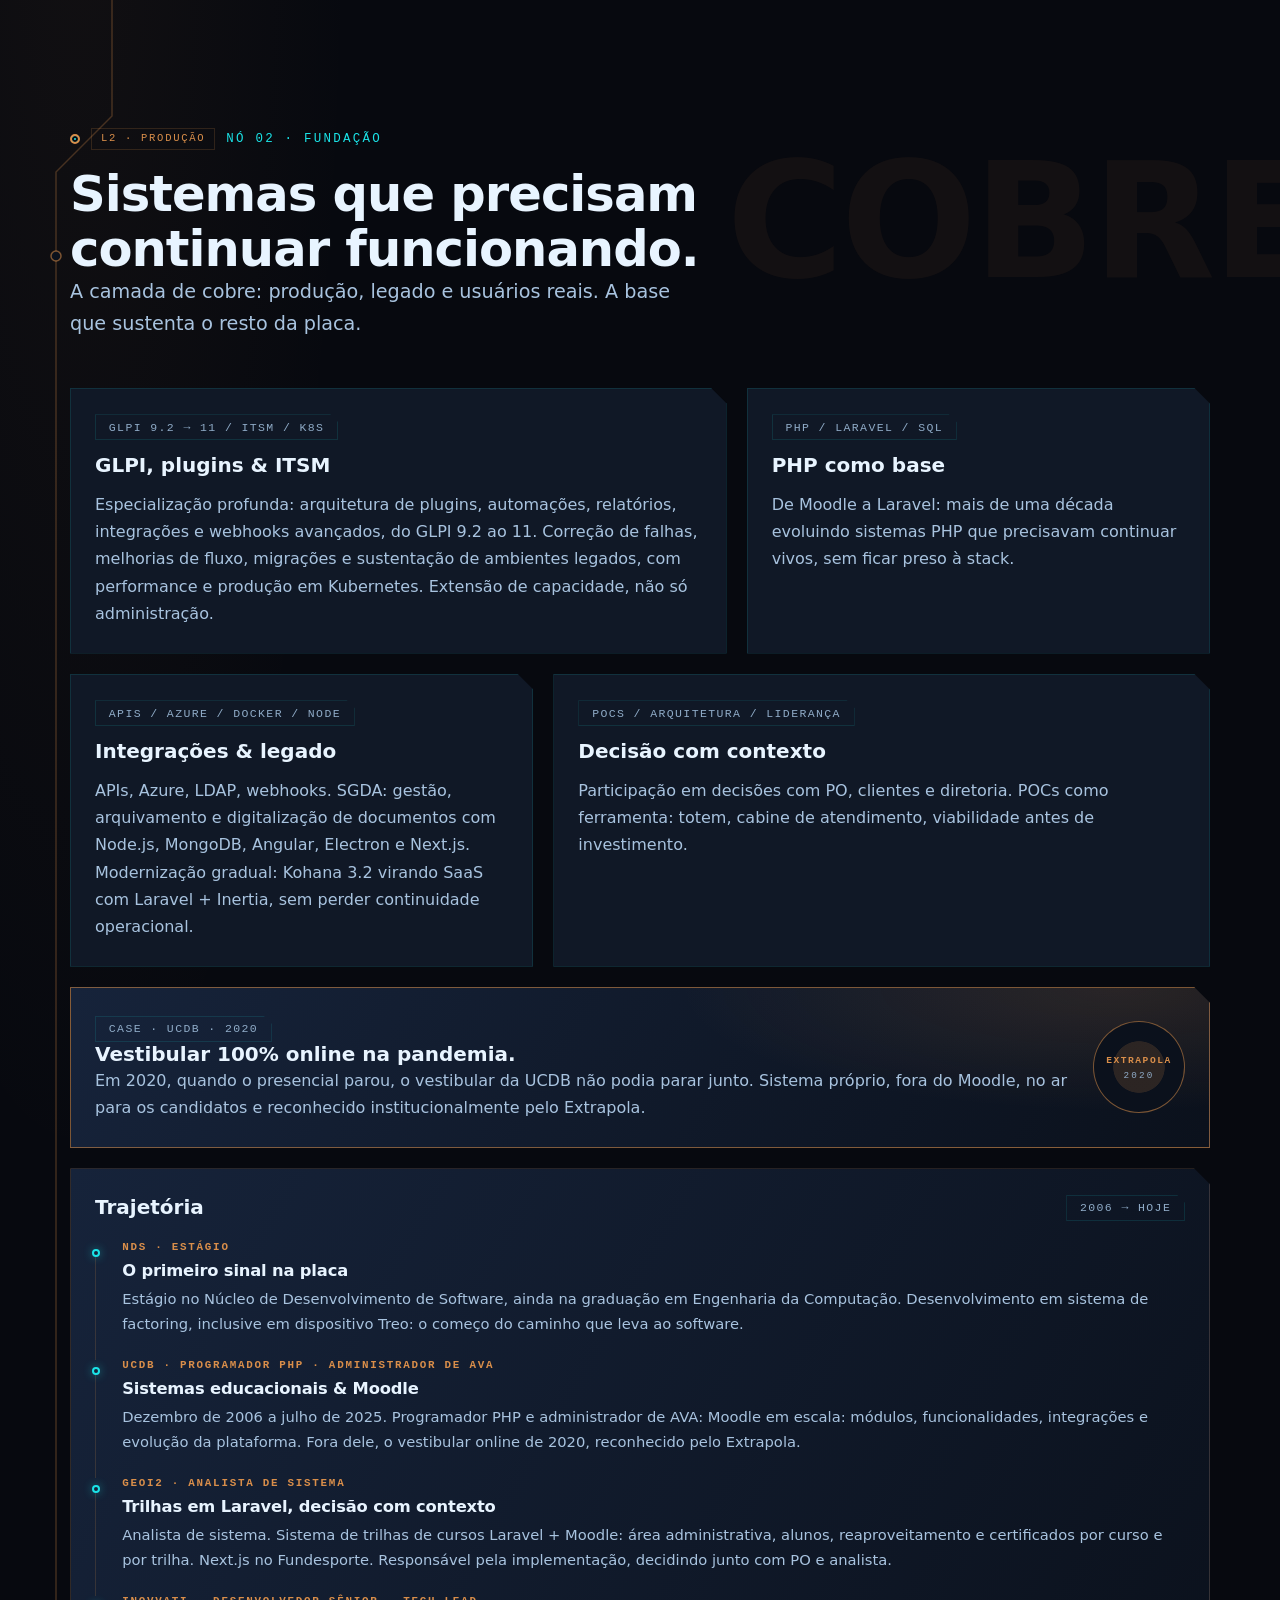
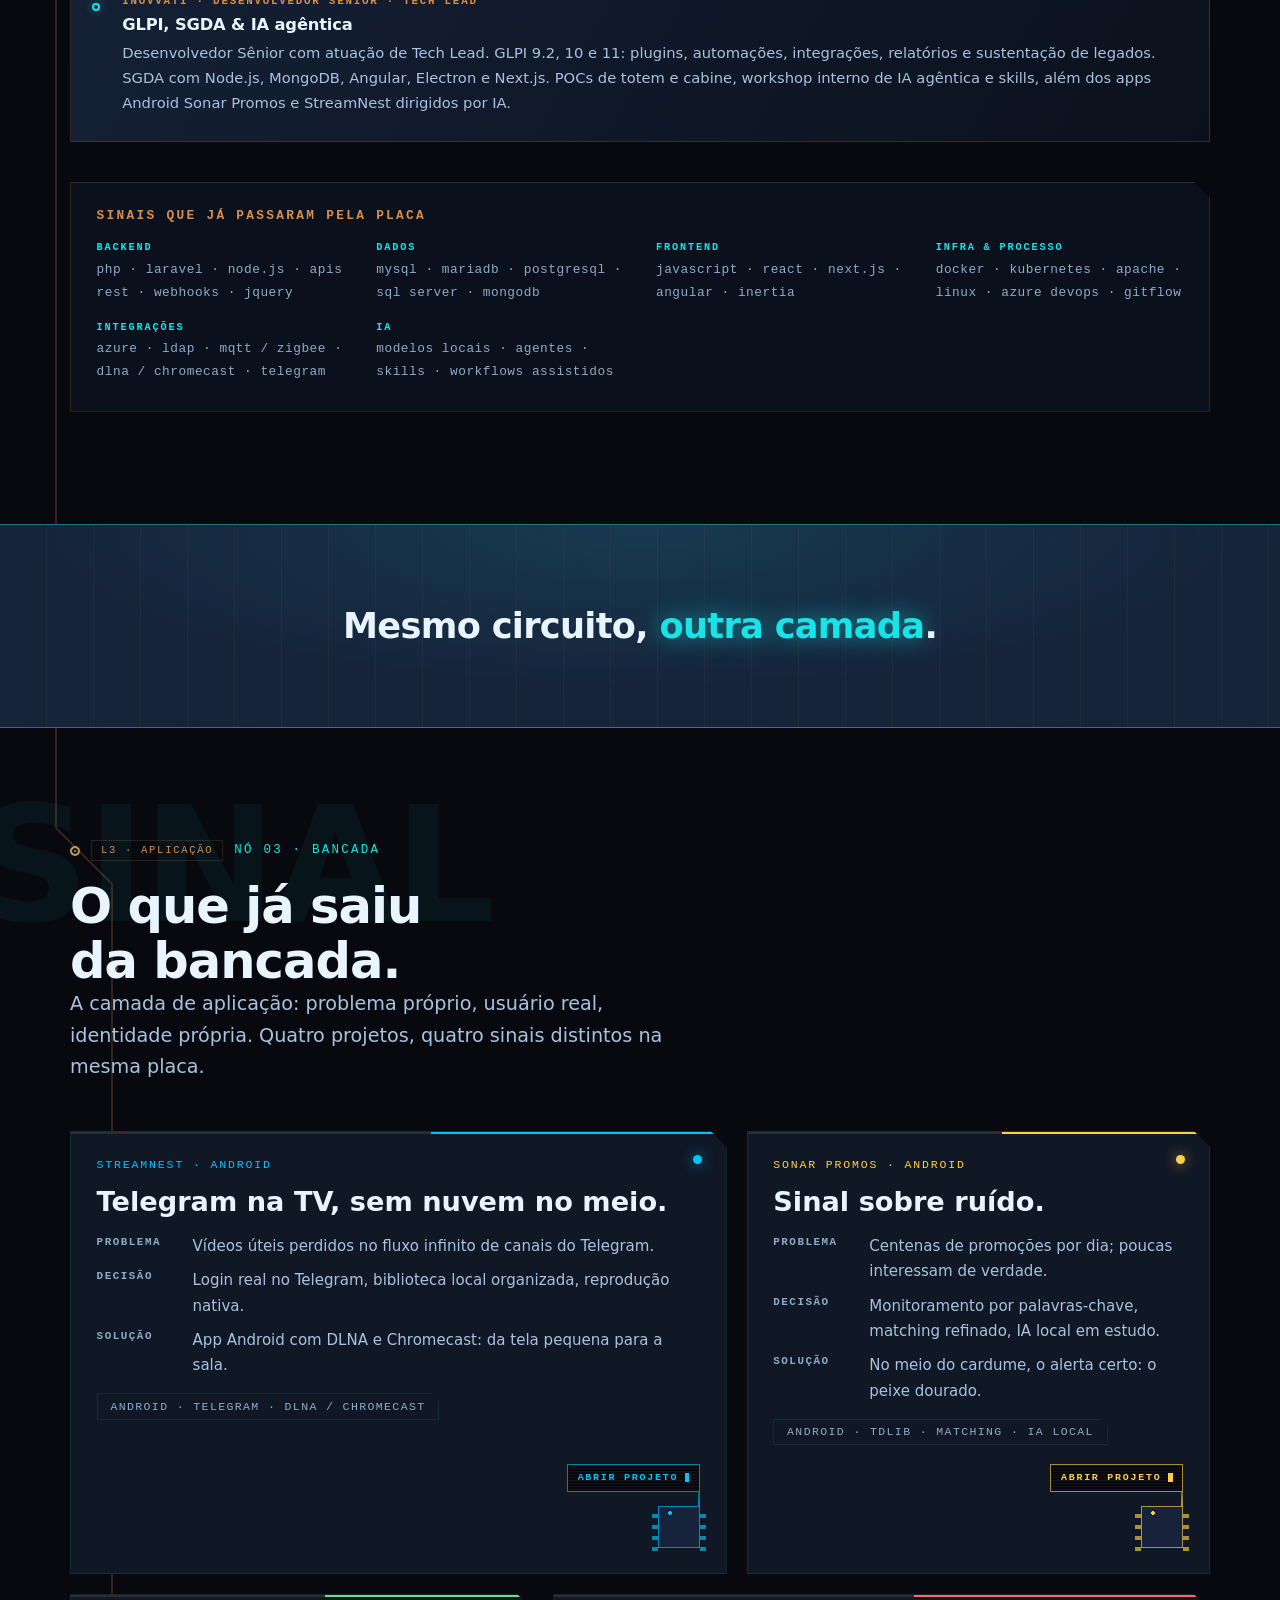
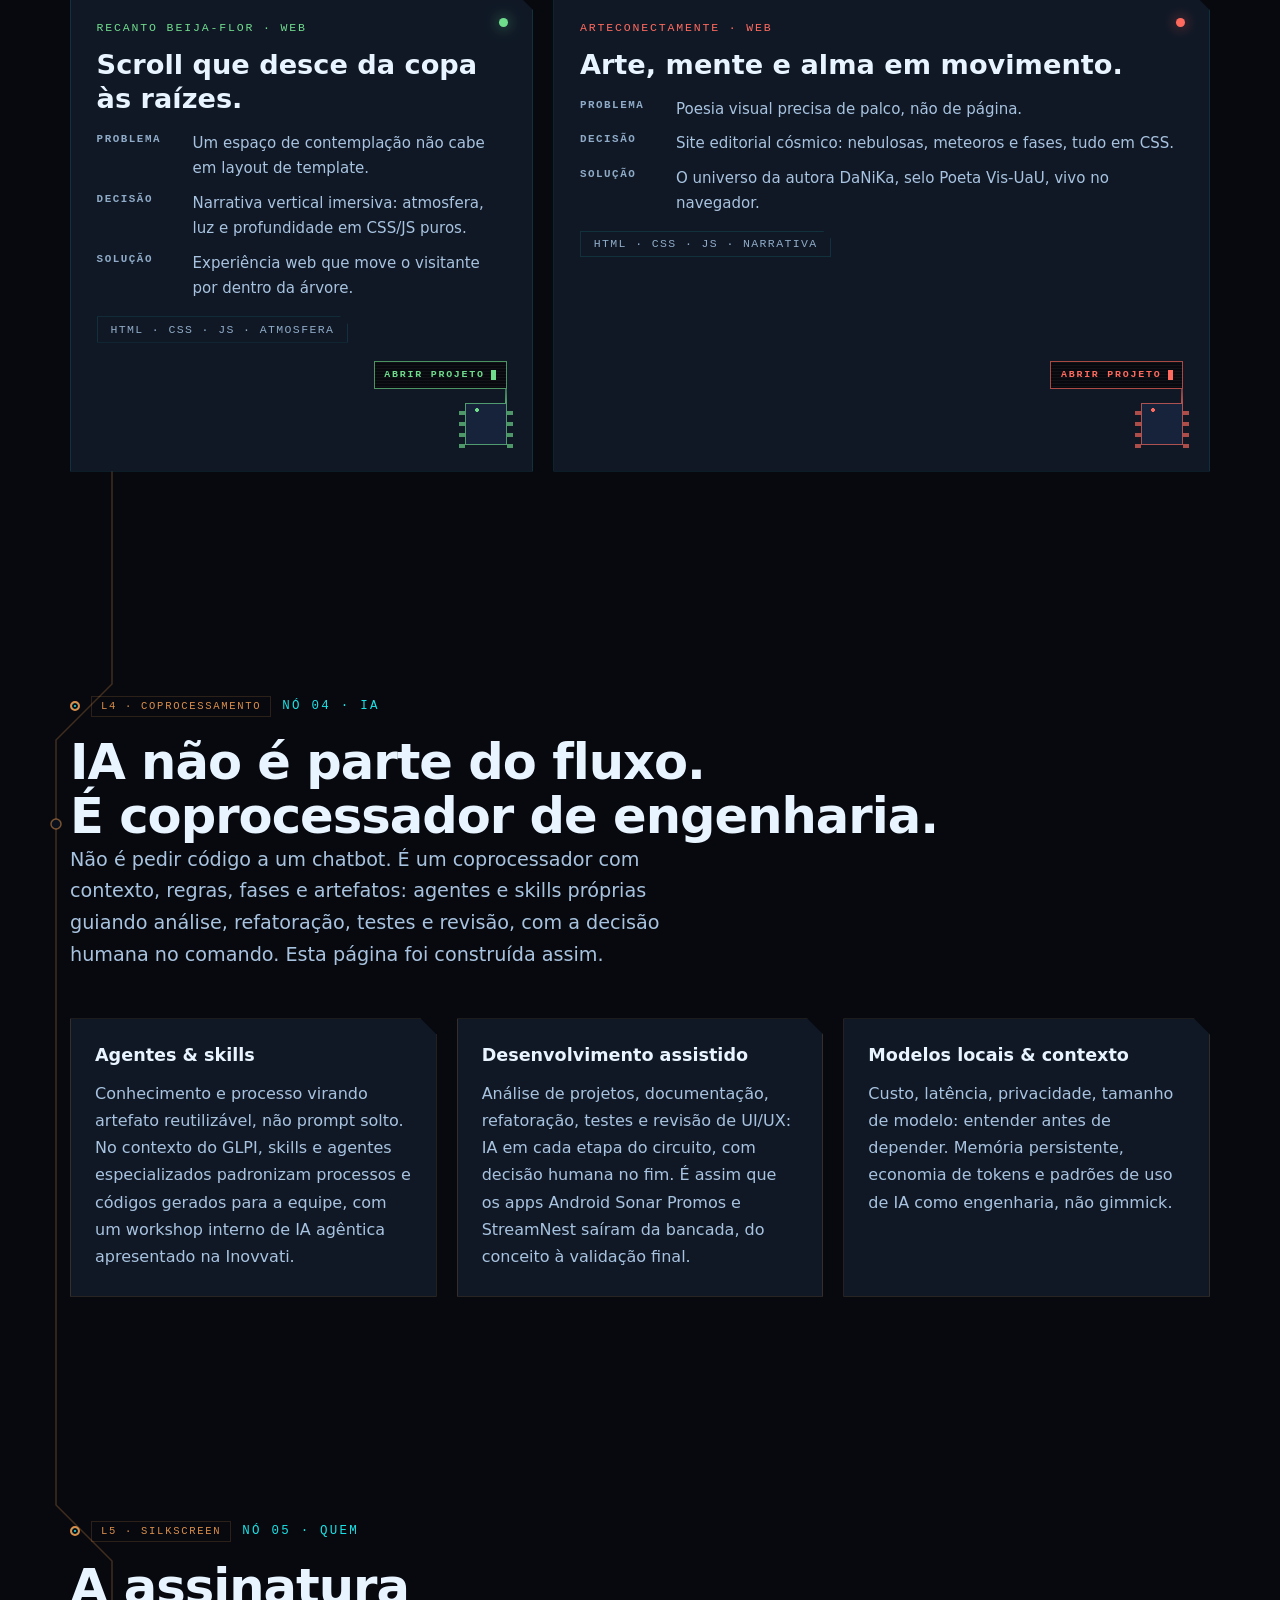
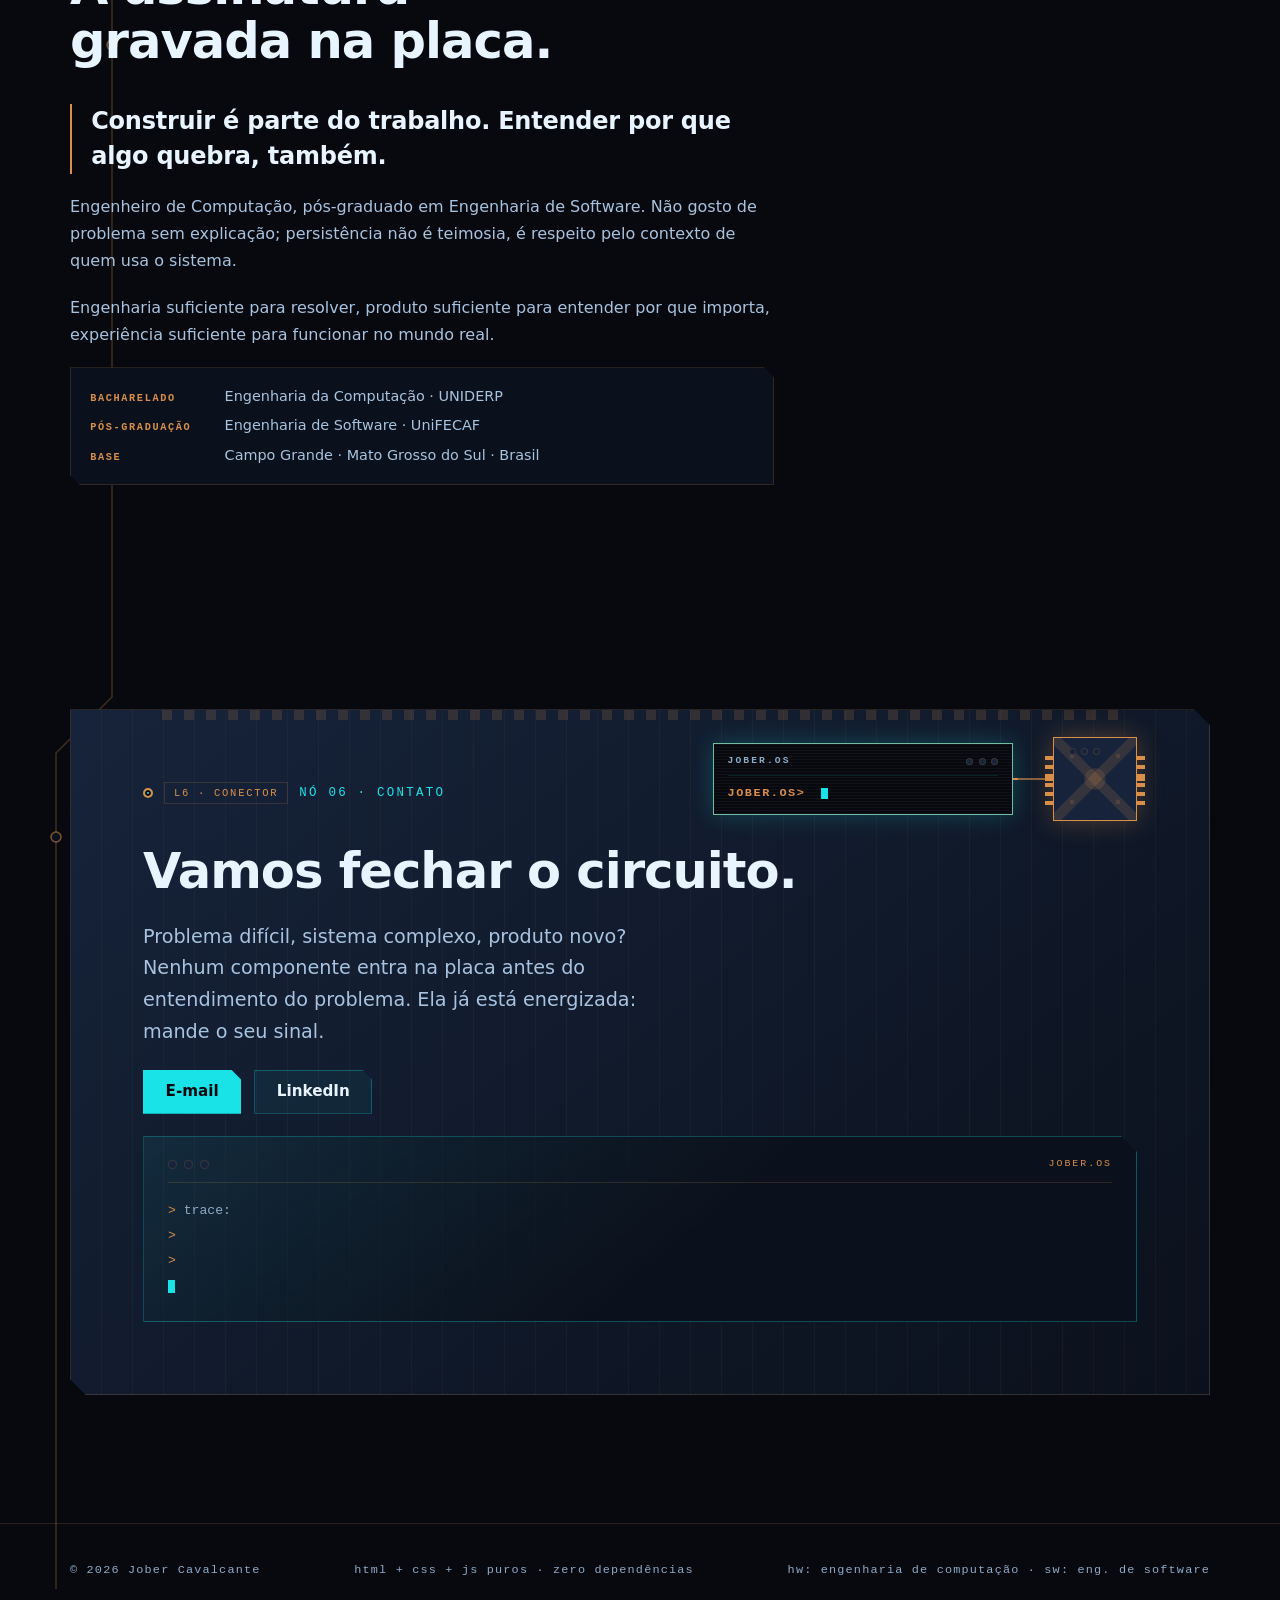
==== commit 7ef637b0: "feat: volta a nova logo no site (nav + favicon)" ====
--- a/site/index.html
+++ b/site/index.html
@@ -15,7 +15,7 @@
   <meta name="twitter:card" content="summary_large_image">
   <meta name="theme-color" content="#07090f">
   <meta name="color-scheme" content="dark">
-  <link rel="icon" type="image/png" href="assets/logo.png">
+  <link rel="icon" type="image/png" href="assets/logo.png?v=9">
   <link rel="stylesheet" href="css/styles.css?v=7">
   <script>document.documentElement.classList.replace("no-js", "js");</script>
 </head>
@@ -31,7 +31,7 @@
   <header class="nav">
     <div class="container nav__inner">
       <a class="nav__brand" href="#topo" aria-label="Início · Jober Cavalcante">
-        <img src="assets/logo.png" alt="" width="38" height="38">
+        <img src="assets/logo.png?v=9" alt="" width="38" height="38">
         <span>Jober Cavalcante<small>do cobre ao software</small></span>
       </a>
 
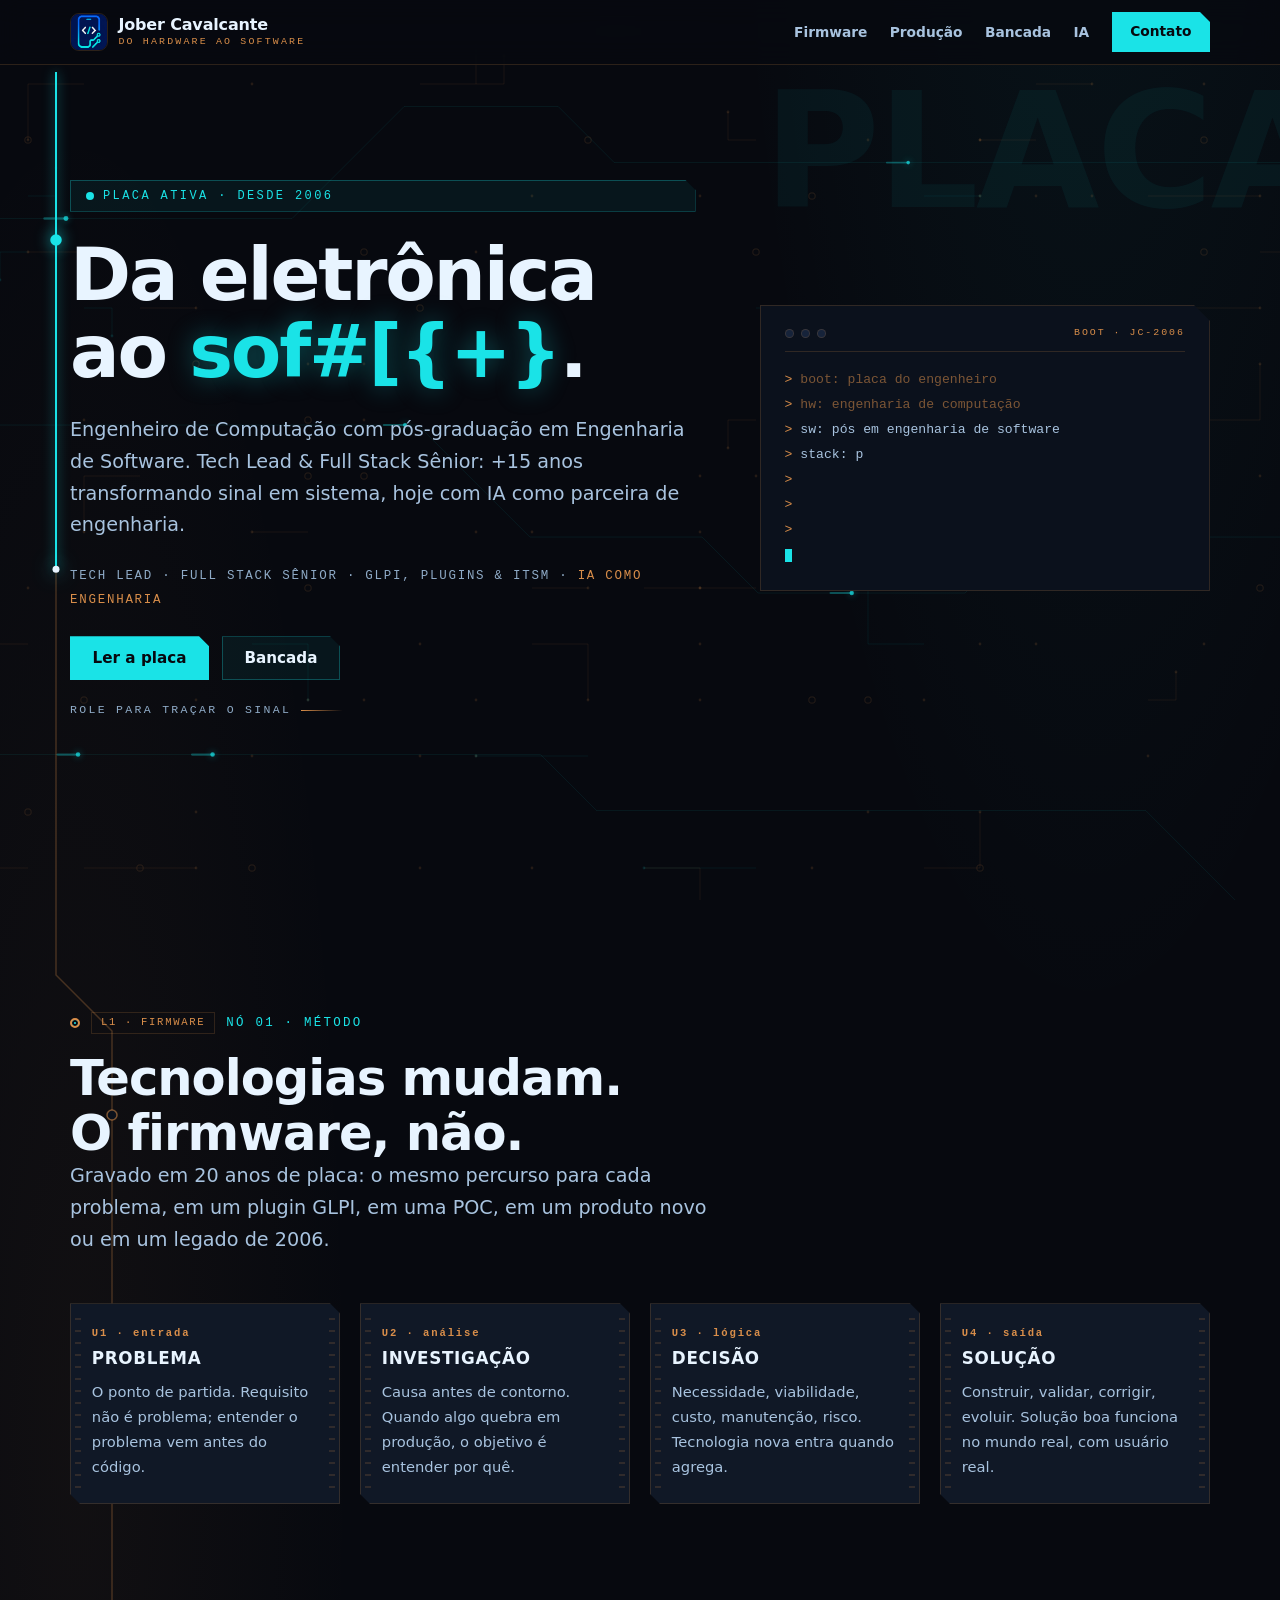
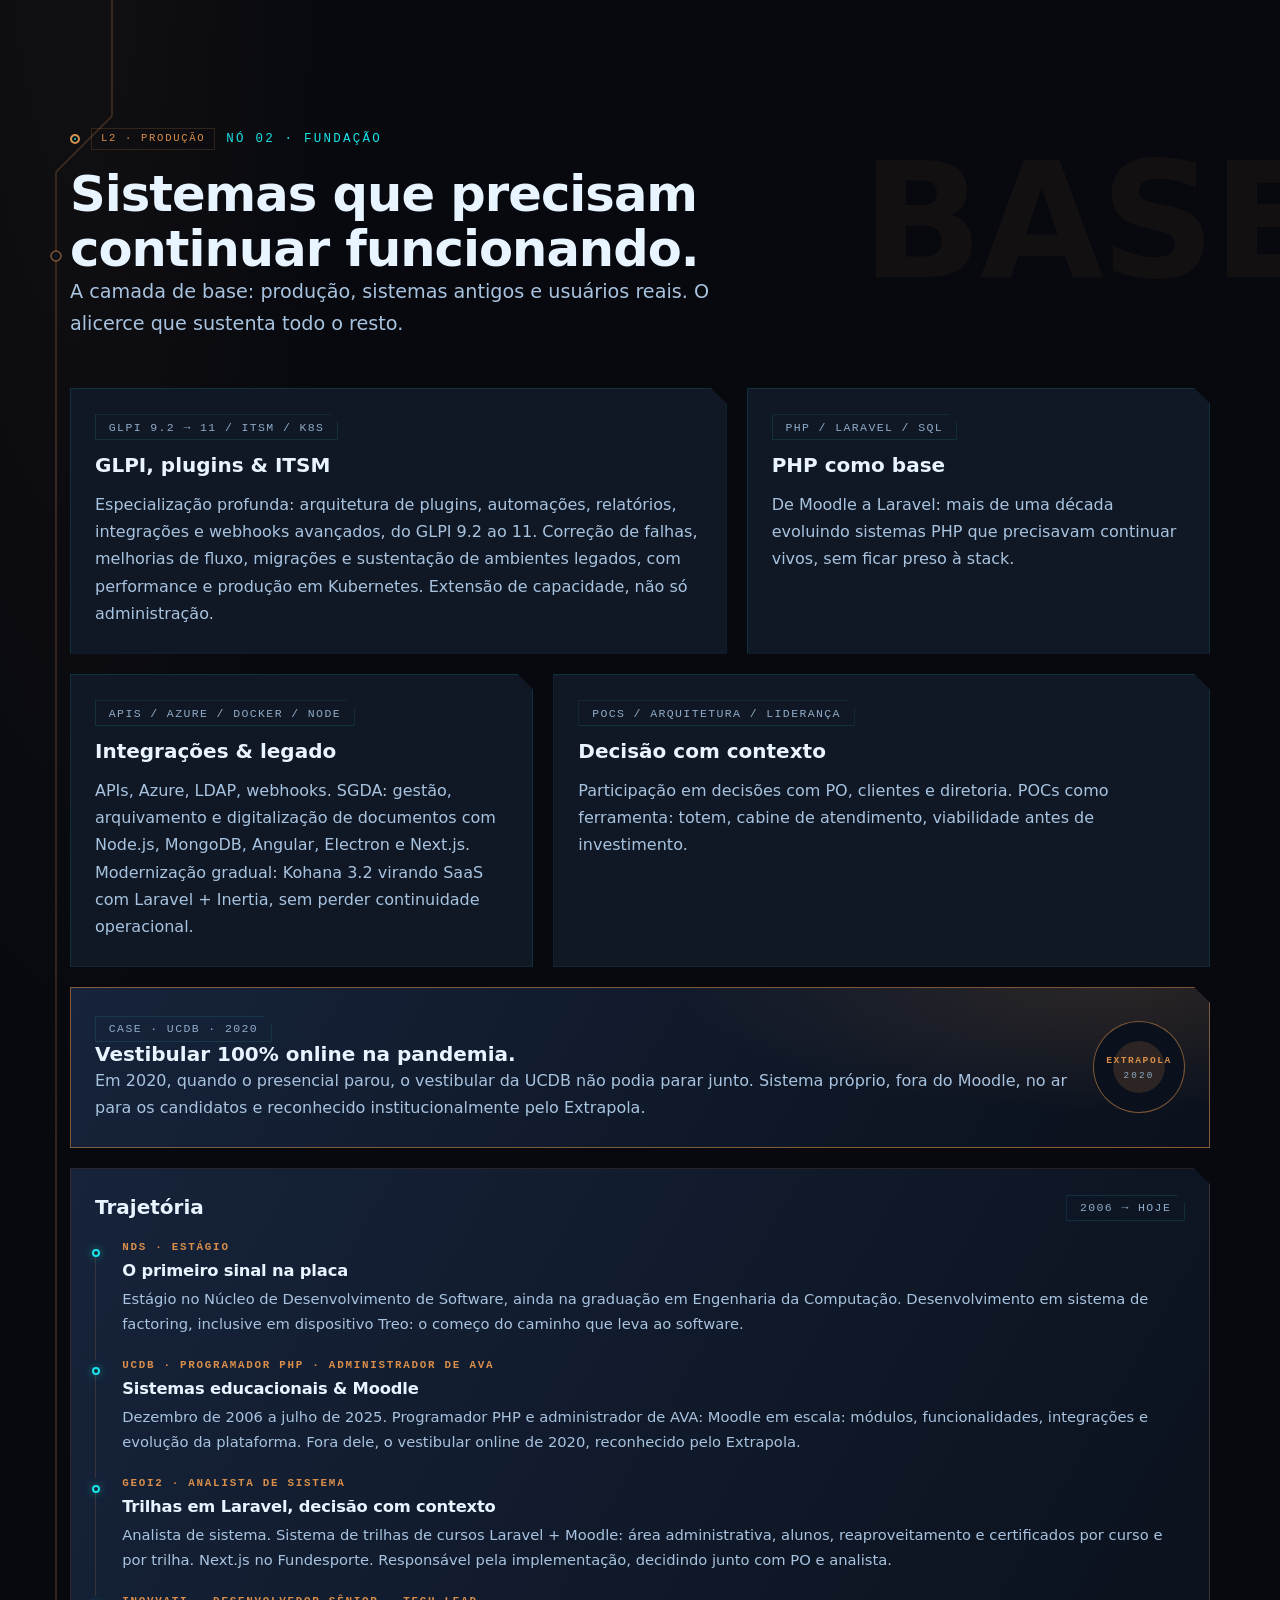
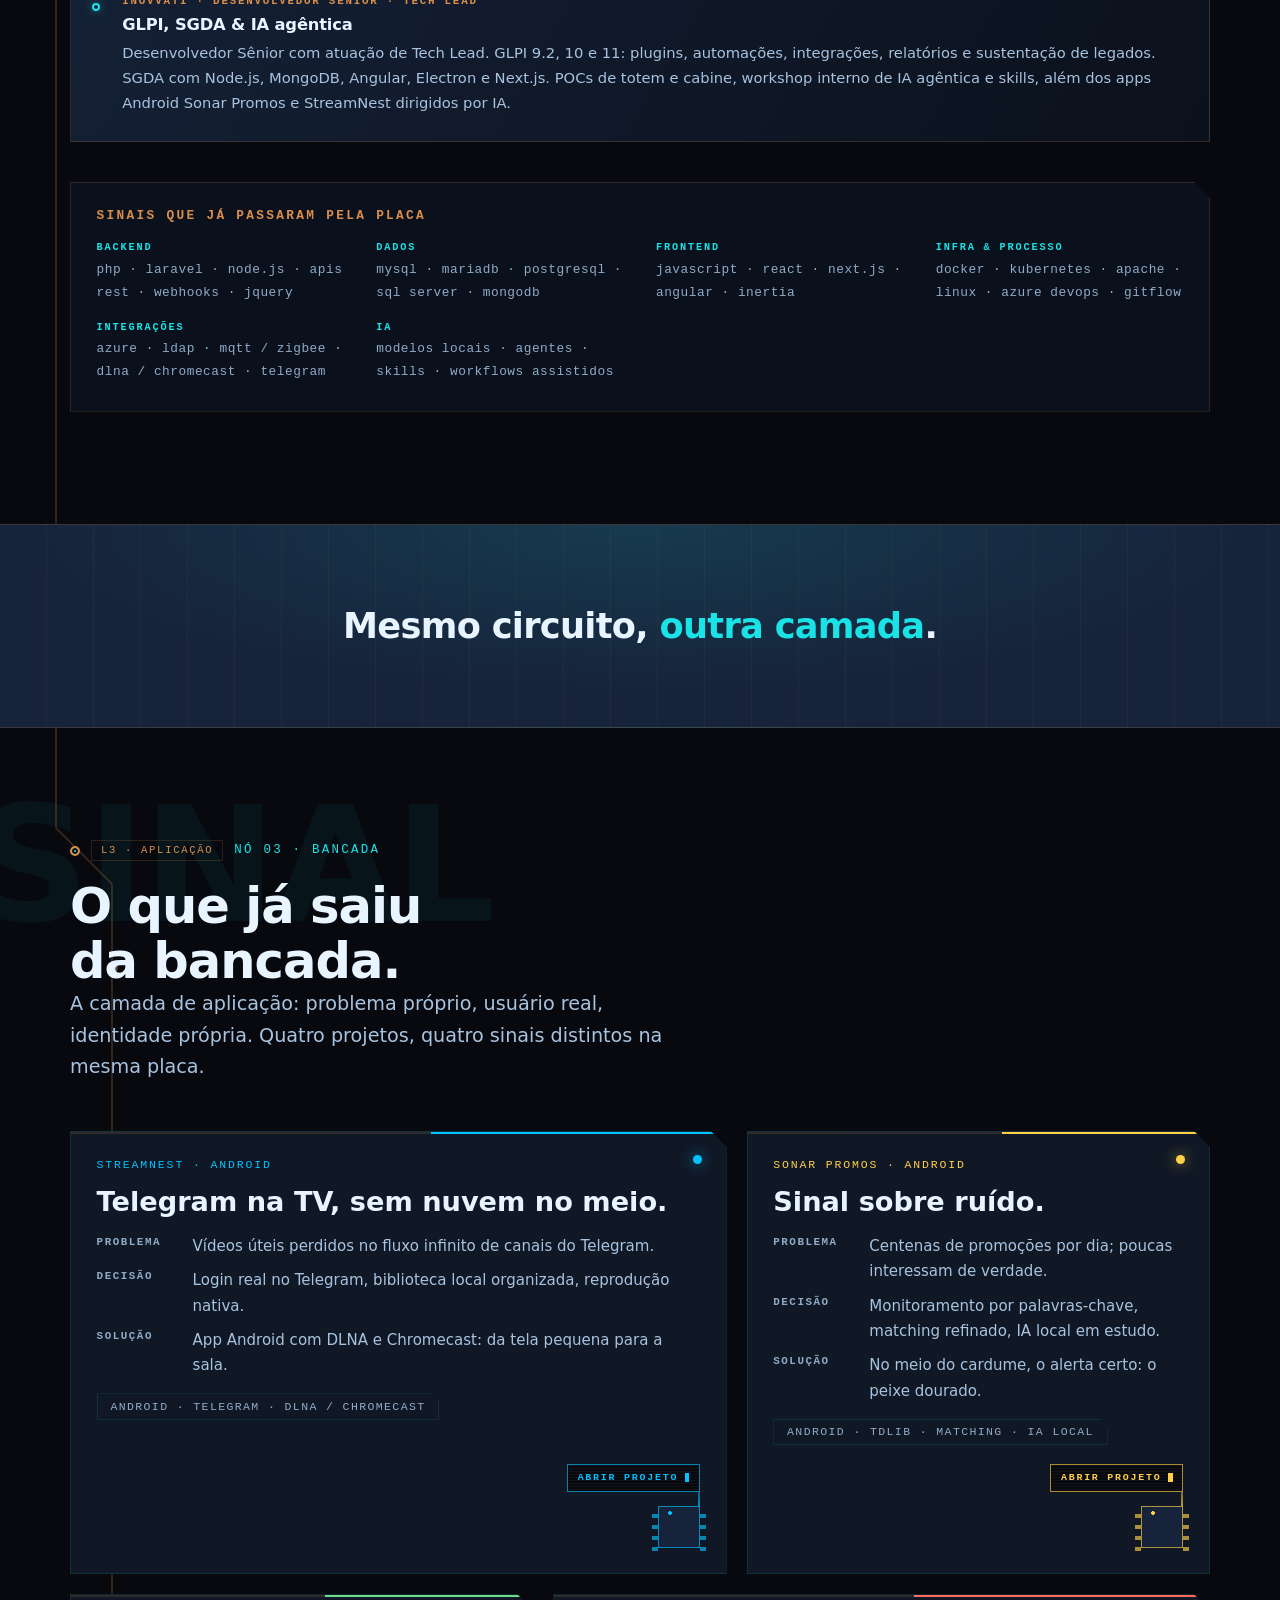
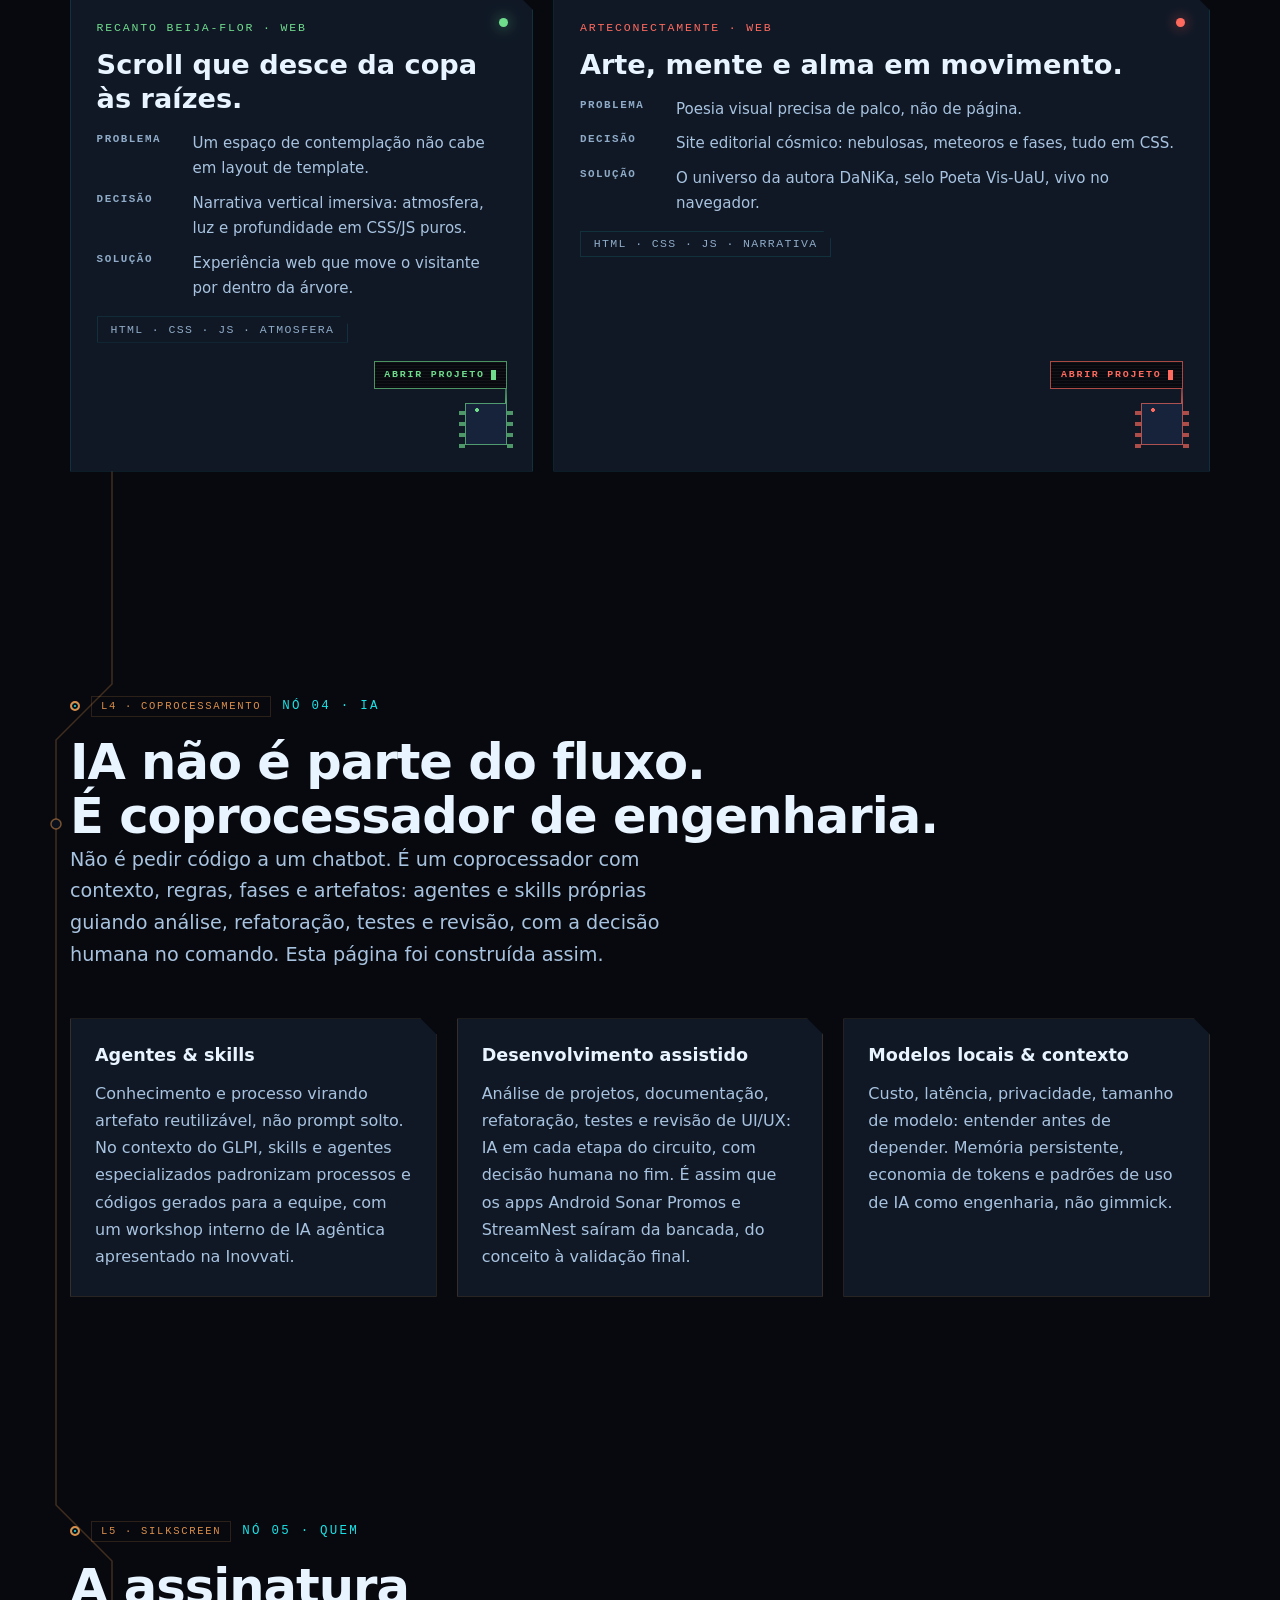
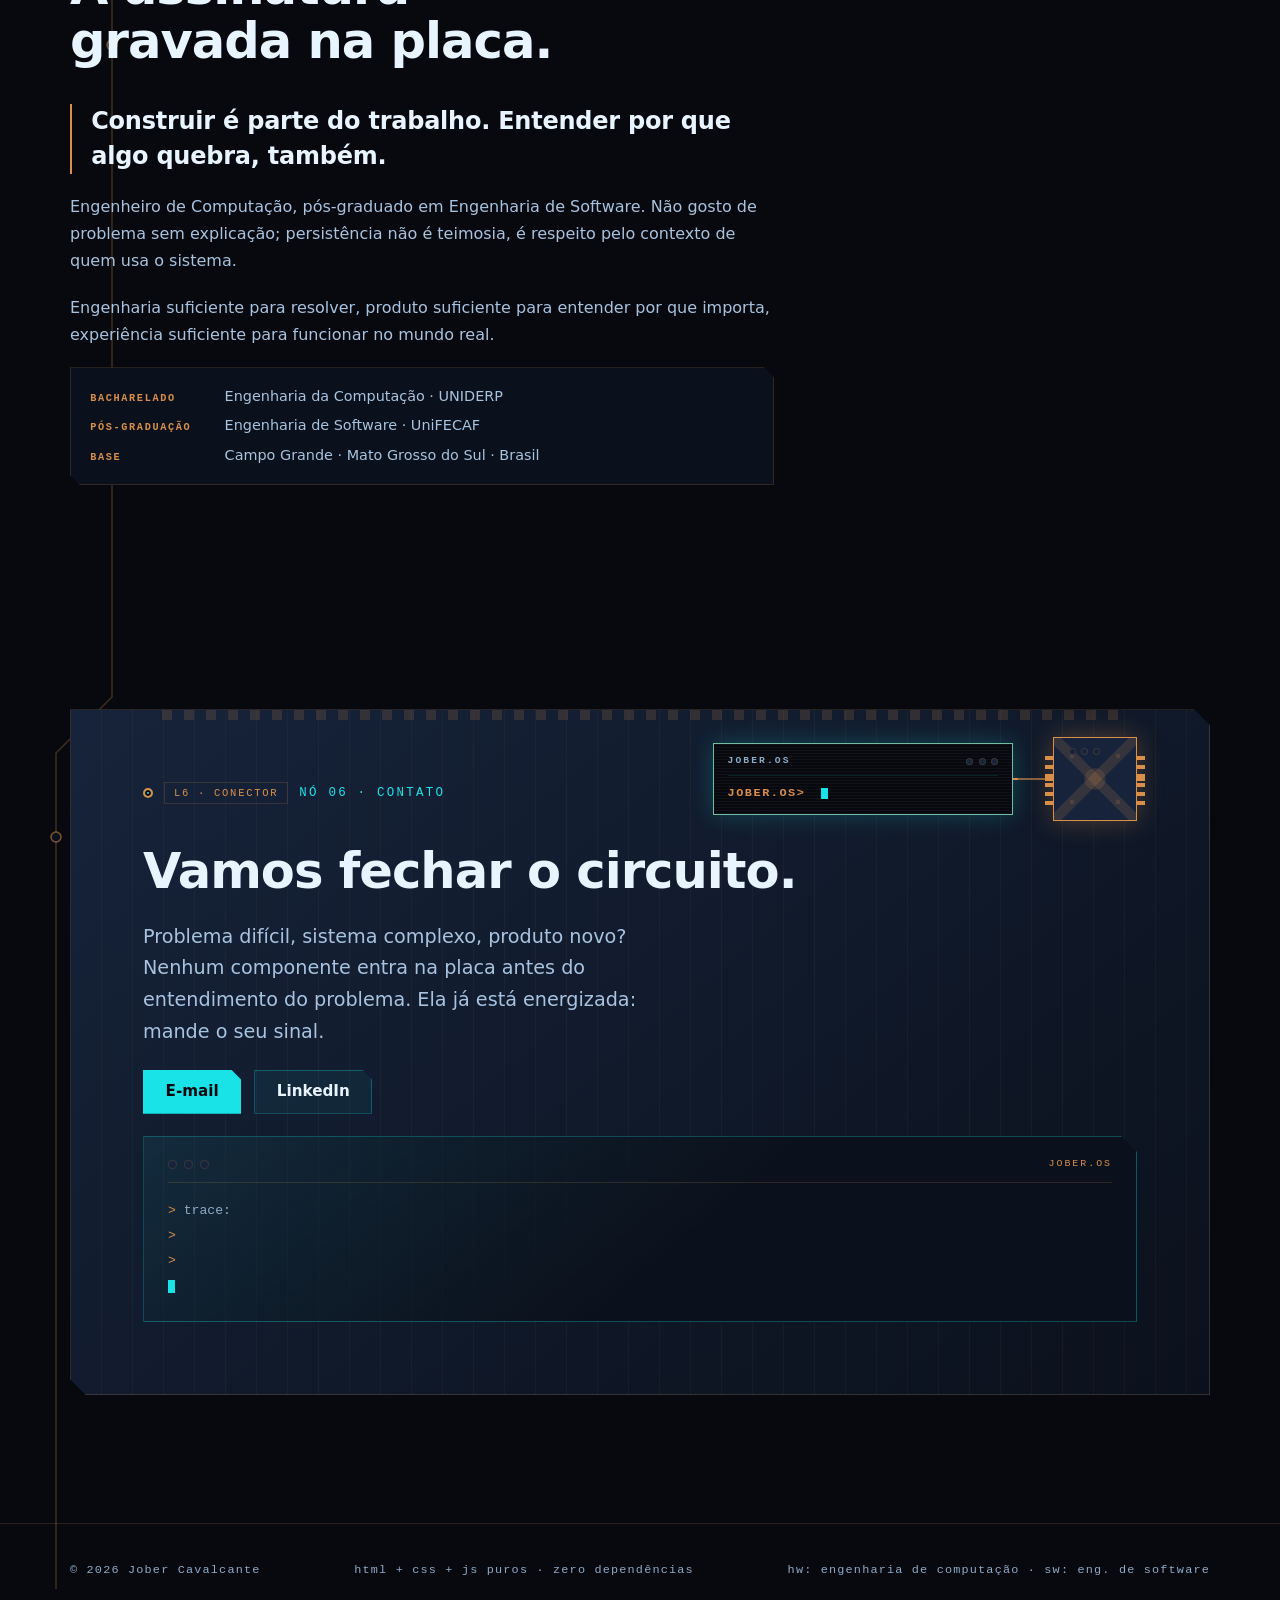
==== commit 6e0a4a2f: "Simplifica linguagem do cobre ao software para termos mais diretos" ====
--- a/site/index.html
+++ b/site/index.html
@@ -3,13 +3,13 @@
 <head>
   <meta charset="UTF-8">
   <meta name="viewport" content="width=device-width, initial-scale=1">
-  <title>Jober Cavalcante · Tech Lead & Full Stack Sênior · Do cobre ao software</title>
+  <title>Jober Cavalcante · Tech Lead & Full Stack Sênior · Do hardware ao software</title>
   <meta name="description" content="Engenheiro de Computação com pós em Engenharia de Software. Tech Lead e Full Stack Sênior: GLPI, ITSM, PHP, produtos próprios e IA como engenharia.">
   <link rel="canonical" href="https://jober.dev.br/">
   <meta property="og:title" content="Jober Cavalcante · A Placa do Engenheiro">
-  <meta property="og:description" content="Do cobre ao software: Tech Lead & Full Stack Sênior com +15 anos de produção, produtos próprios e IA como engenharia.">
+  <meta property="og:description" content="Do hardware ao software: Tech Lead & Full Stack Sênior com +15 anos de produção, produtos próprios e IA como engenharia.">
   <meta property="og:image" content="https://jober.dev.br/og.png?v=6">
-  <meta property="og:image:alt" content="Cartão escuro com trilhas de circuito: logo de celular com código, nome Jober Cavalcante, título Do cobre ao software e terminal de boot com destaques da carreira.">
+  <meta property="og:image:alt" content="Cartão escuro com trilhas de circuito: logo de celular com código, nome Jober Cavalcante, título Do hardware ao software e terminal de boot com destaques da carreira.">
   <meta property="og:type" content="website">
   <meta property="og:url" content="https://jober.dev.br/">
   <meta name="twitter:card" content="summary_large_image">
@@ -25,14 +25,14 @@
   <!-- pad PCB determinístico + pulsos (board-fx.js) -->
   <canvas id="board-canvas" class="board-canvas" aria-hidden="true"></canvas>
 
-  <!-- traço de cobre que se desenha com o scroll (script.js) -->
+  <!-- trilha que se desenha com o scroll (script.js) -->
   <svg id="trace" aria-hidden="true"></svg>
 
   <header class="nav">
     <div class="container nav__inner">
       <a class="nav__brand" href="#topo" aria-label="Início · Jober Cavalcante">
         <img src="assets/logo.png?v=9" alt="" width="38" height="38">
-        <span>Jober Cavalcante<small>do cobre ao software</small></span>
+        <span>Jober Cavalcante<small>do hardware ao software</small></span>
       </a>
 
       <nav aria-label="Navegação principal">
@@ -60,7 +60,7 @@
       <div class="container hero__grid">
         <div class="hero__copy">
           <p class="eyebrow" data-reveal><span class="live-dot" aria-hidden="true"></span> placa ativa · desde 2006</p>
-          <h1 id="hero-titulo" data-reveal>Do cobre<br>ao <em id="decode" aria-label="software">software</em>.</h1>
+          <h1 id="hero-titulo" data-reveal>Da eletrônica<br>ao <em id="decode" aria-label="software">software</em>.</h1>
           <p class="lead" data-reveal>Engenheiro de Computação com pós-graduação em Engenharia de Software. Tech Lead &amp; Full Stack Sênior: +15 anos transformando sinal em sistema, hoje com IA como parceira de engenharia.</p>
           <p class="hero__meta" data-reveal>tech lead · full stack sênior · glpi, plugins &amp; itsm · <b>ia como engenharia</b></p>
           <div class="hero__actions" data-reveal>
@@ -110,12 +110,12 @@
 
     <!-- ============ NÓ 02 · PRODUÇÃO (fundação) ============ -->
     <section id="fundacao" aria-labelledby="fundacao-titulo">
-      <span class="ghost ghost--copper ghost--fundacao" aria-hidden="true">COBRE</span>
+      <span class="ghost ghost--copper ghost--fundacao" aria-hidden="true">BASE</span>
       <div class="container">
         <header class="section-head" data-reveal>
           <p class="kicker"><span class="kicker__pad" aria-hidden="true"></span><span class="kicker__layer">L2 · produção</span> nó 02 · fundação</p>
           <h2 id="fundacao-titulo">Sistemas que precisam<br>continuar funcionando.</h2>
-          <p class="lead">A camada de cobre: produção, legado e usuários reais. A base que sustenta o resto da placa.</p>
+          <p class="lead">A camada de base: produção, sistemas antigos e usuários reais. O alicerce que sustenta todo o resto.</p>
         </header>
 
         <div class="found-grid">
